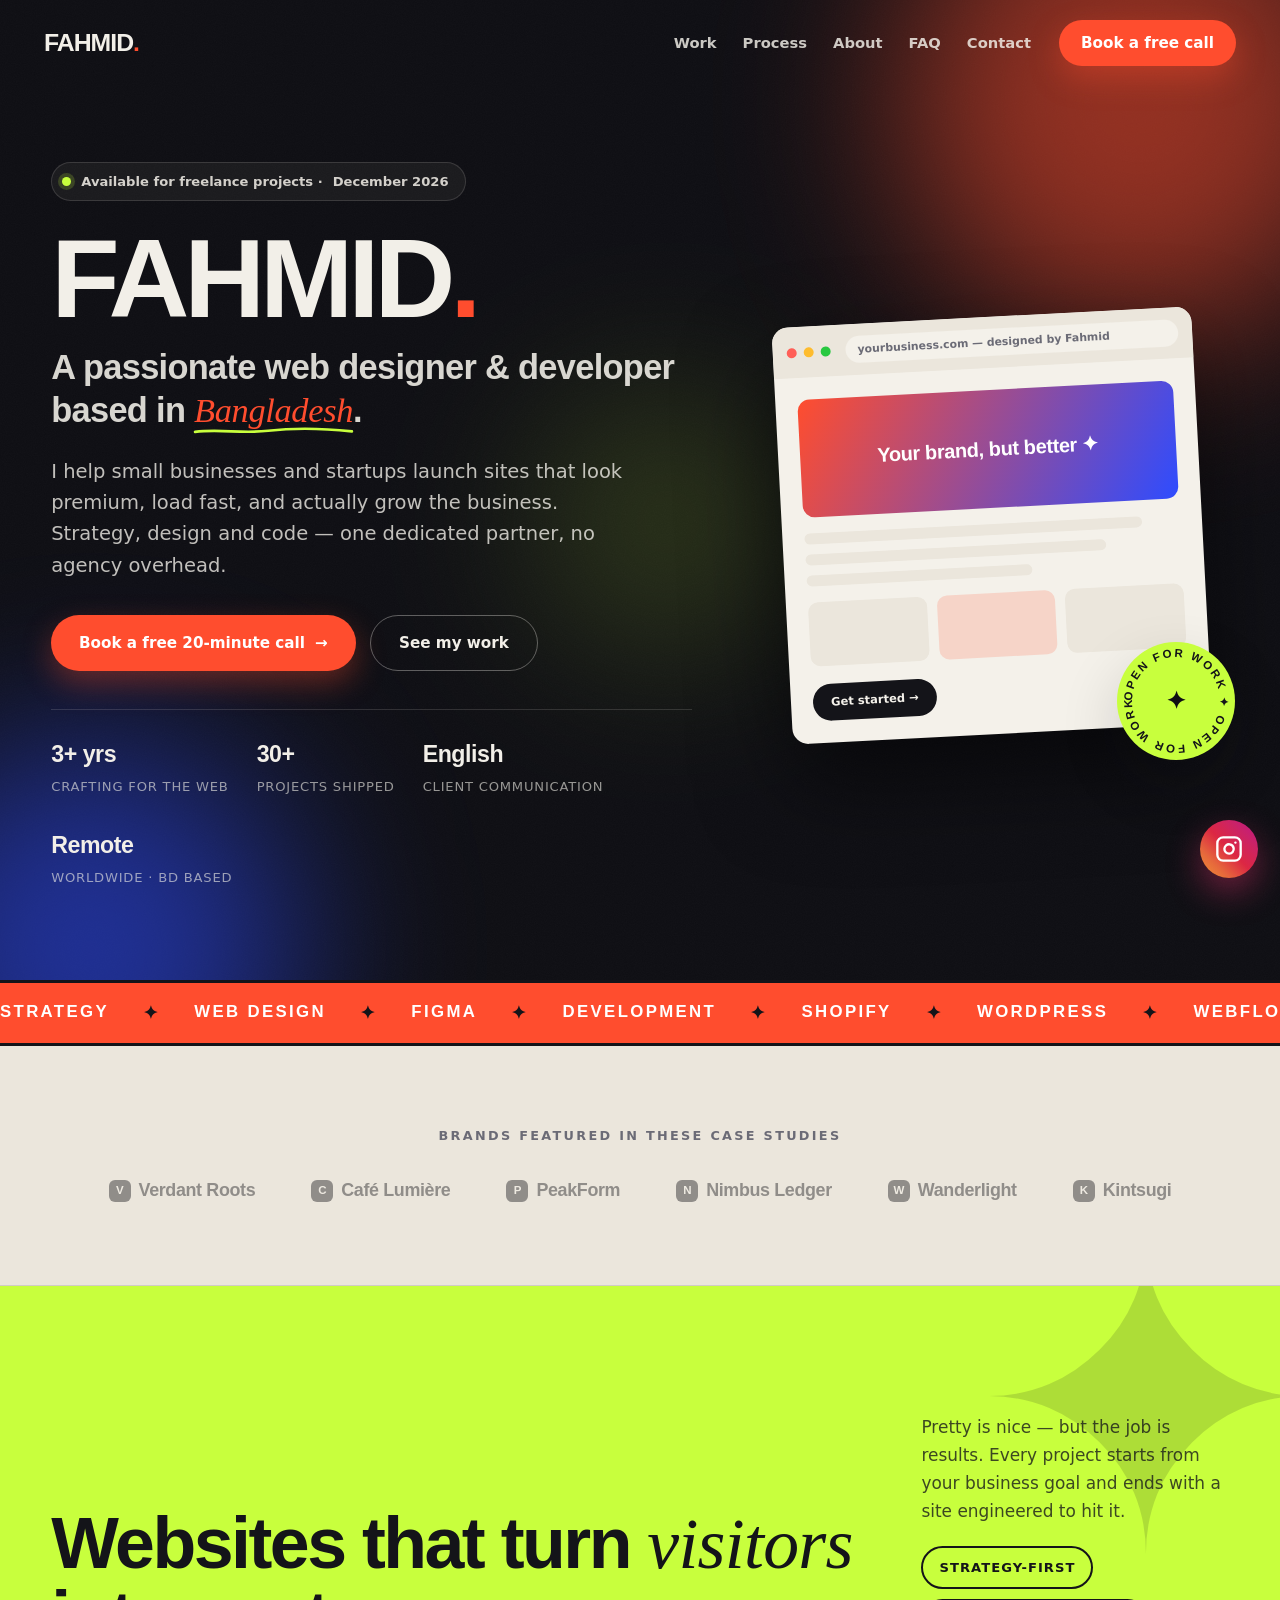
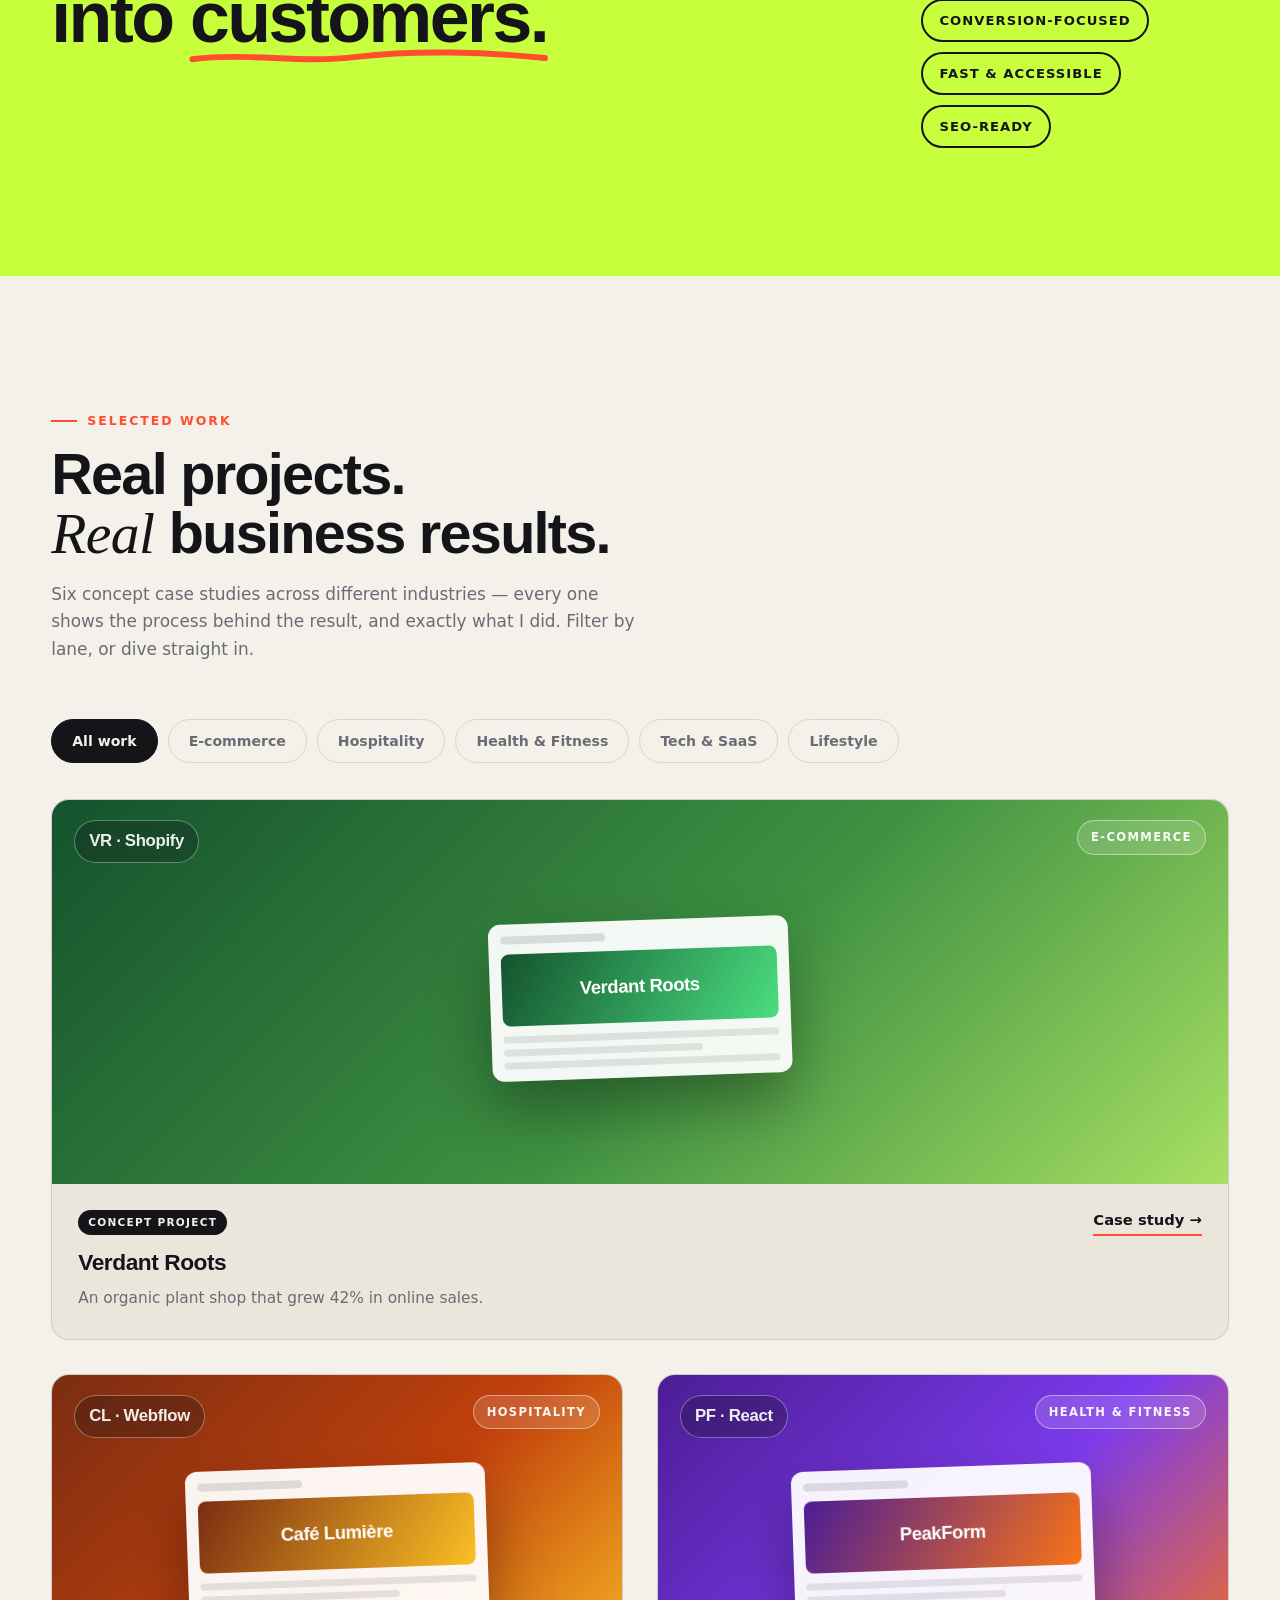
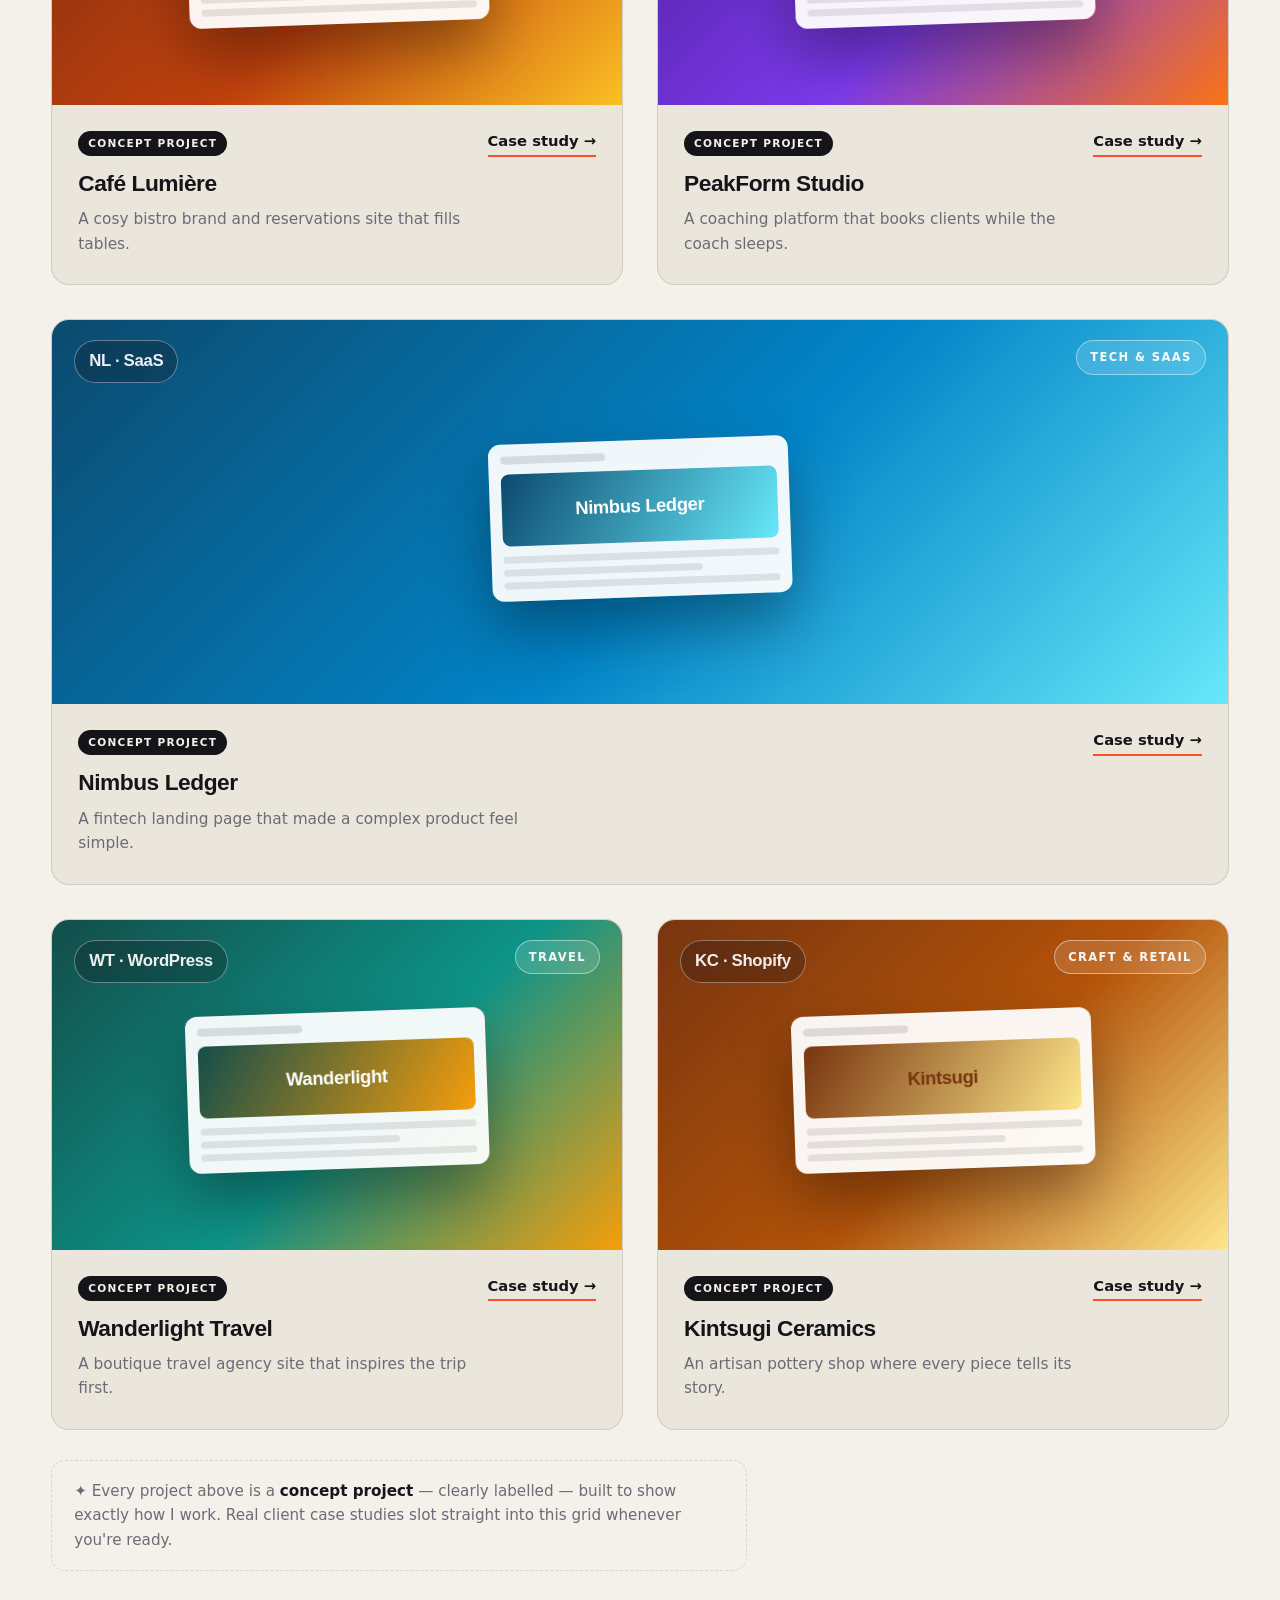
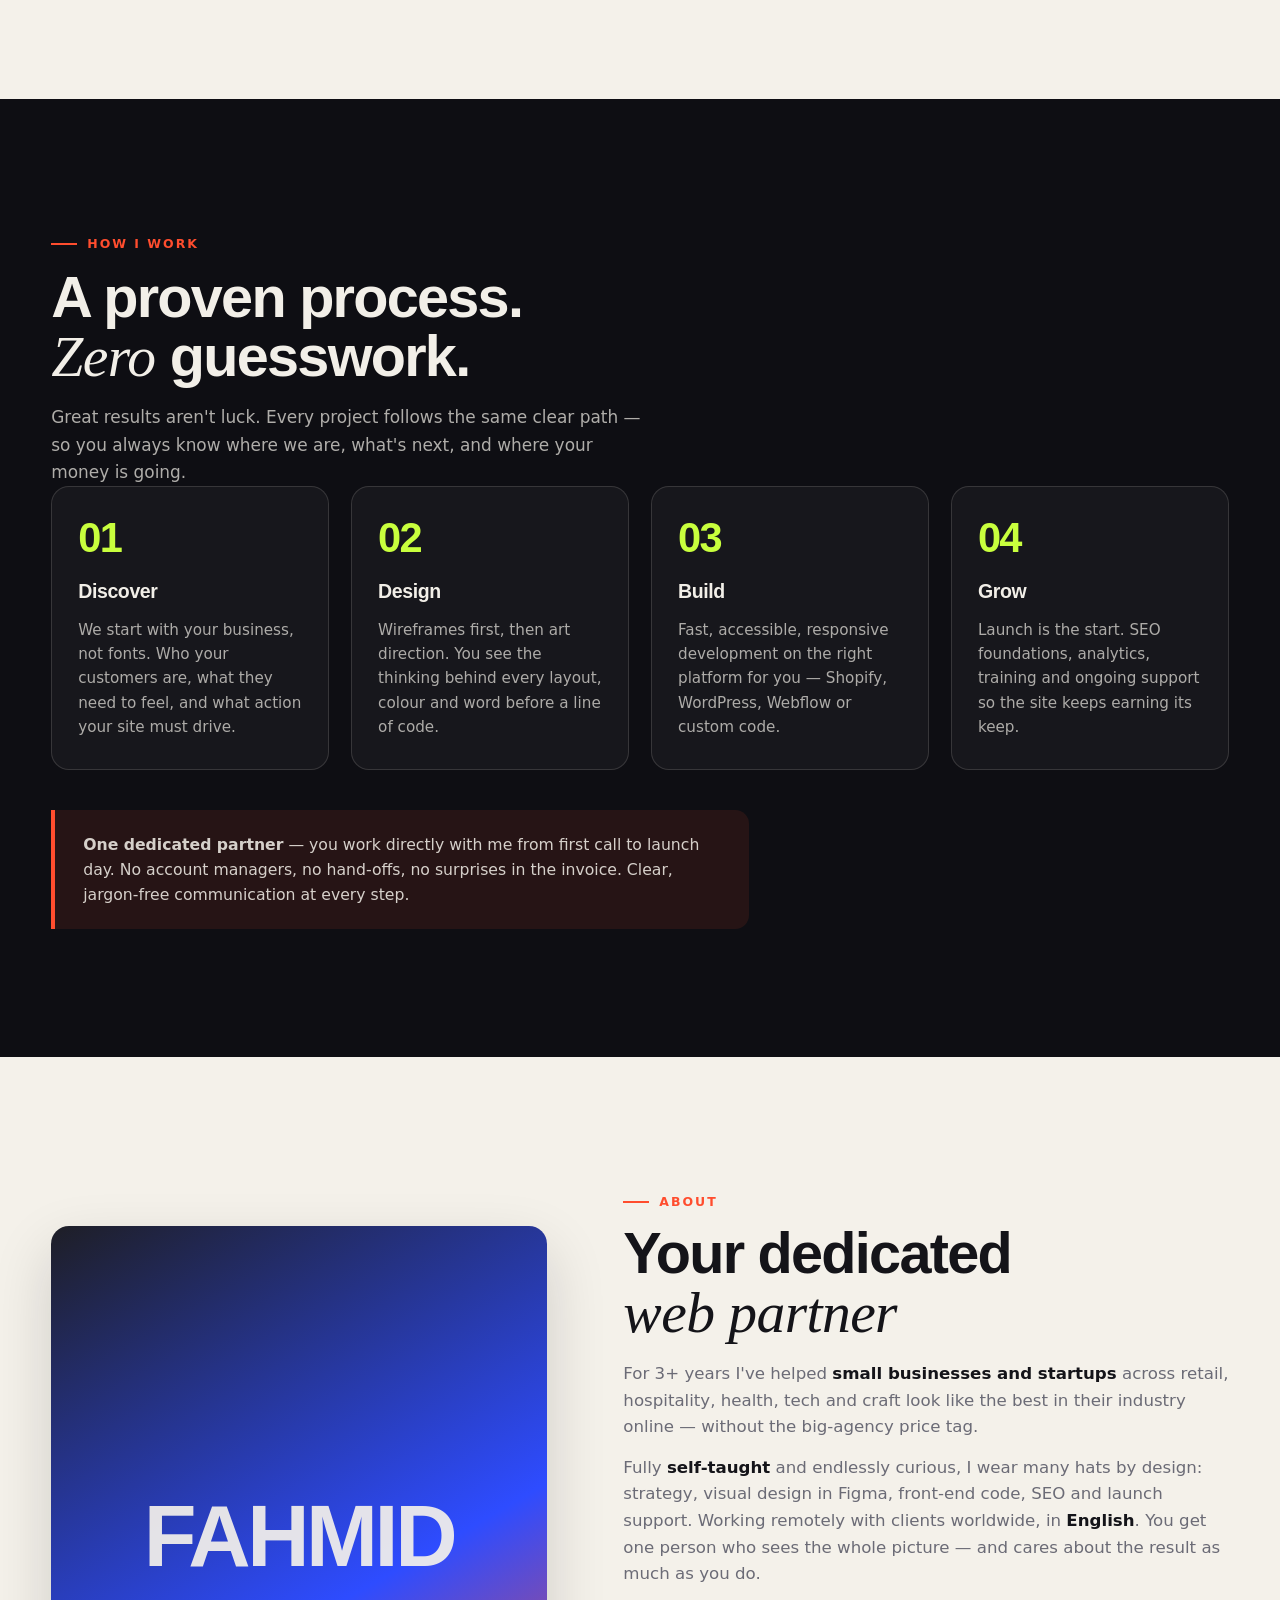
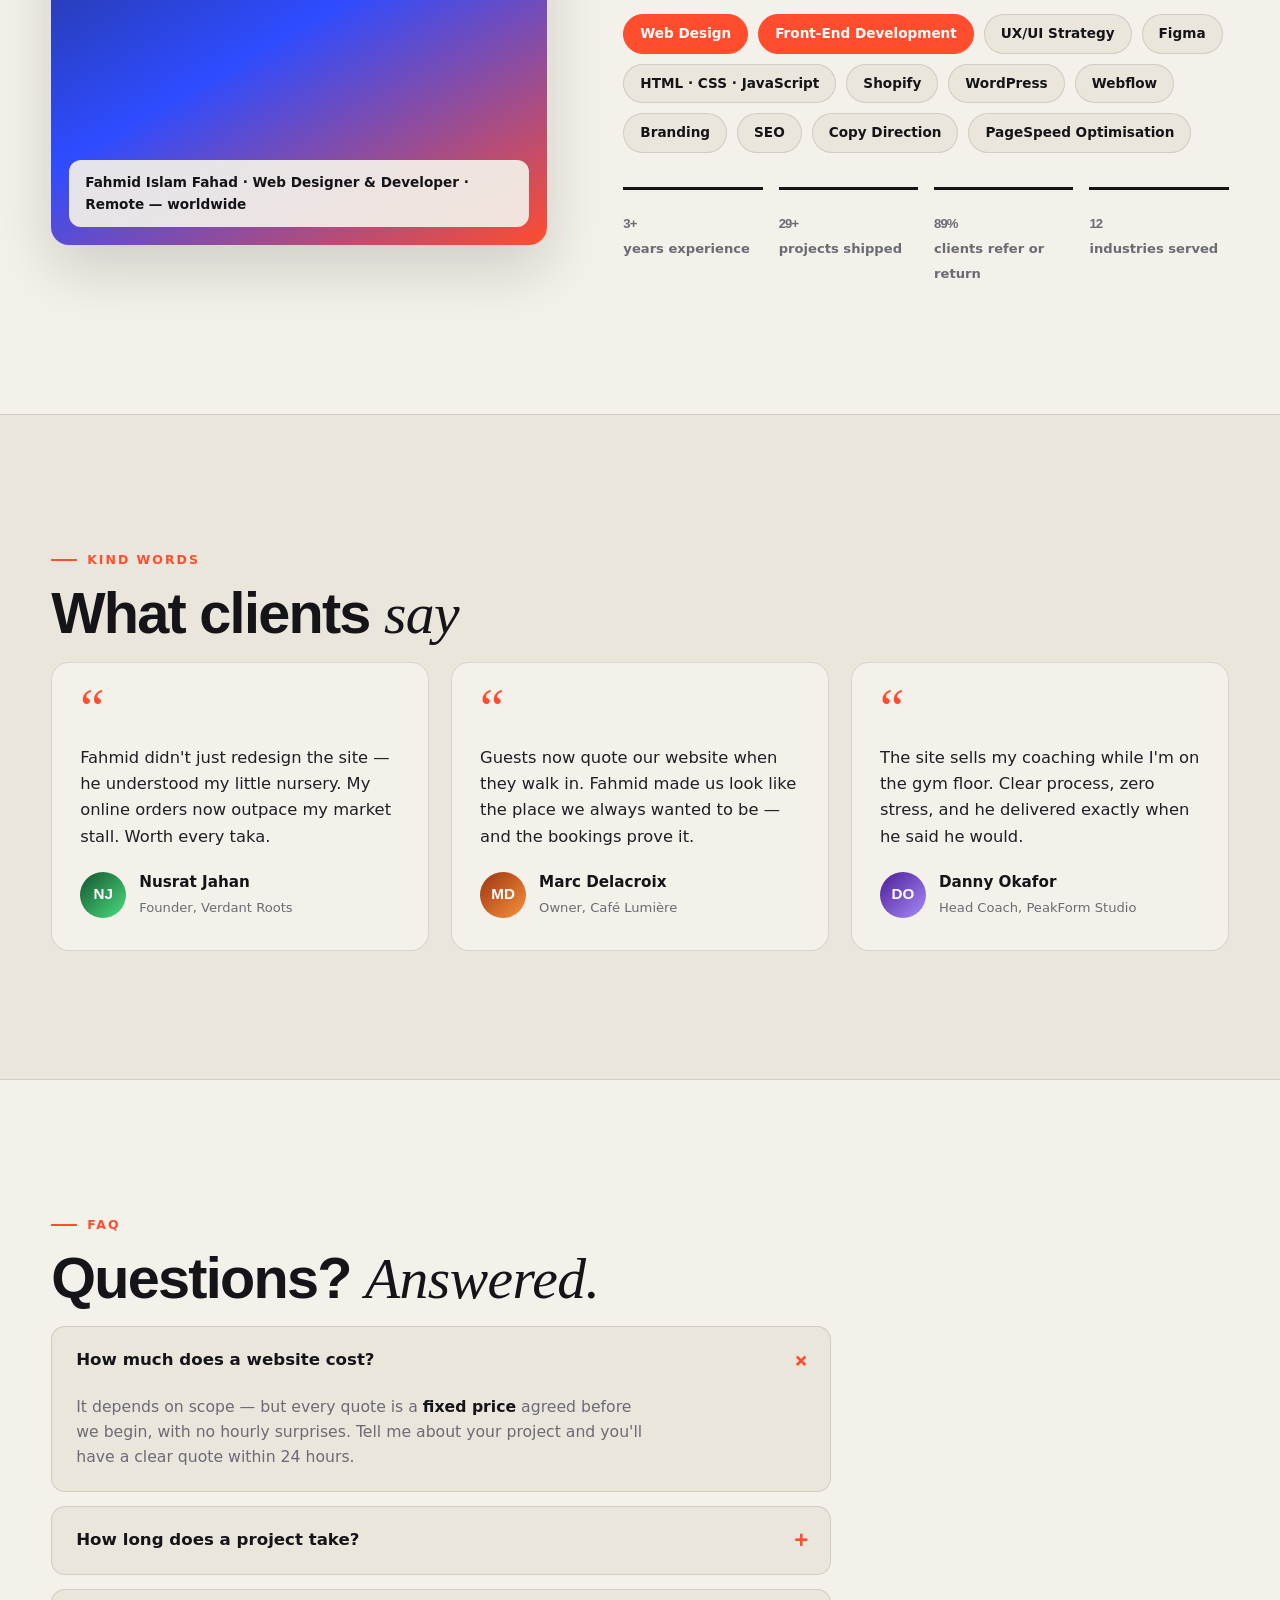
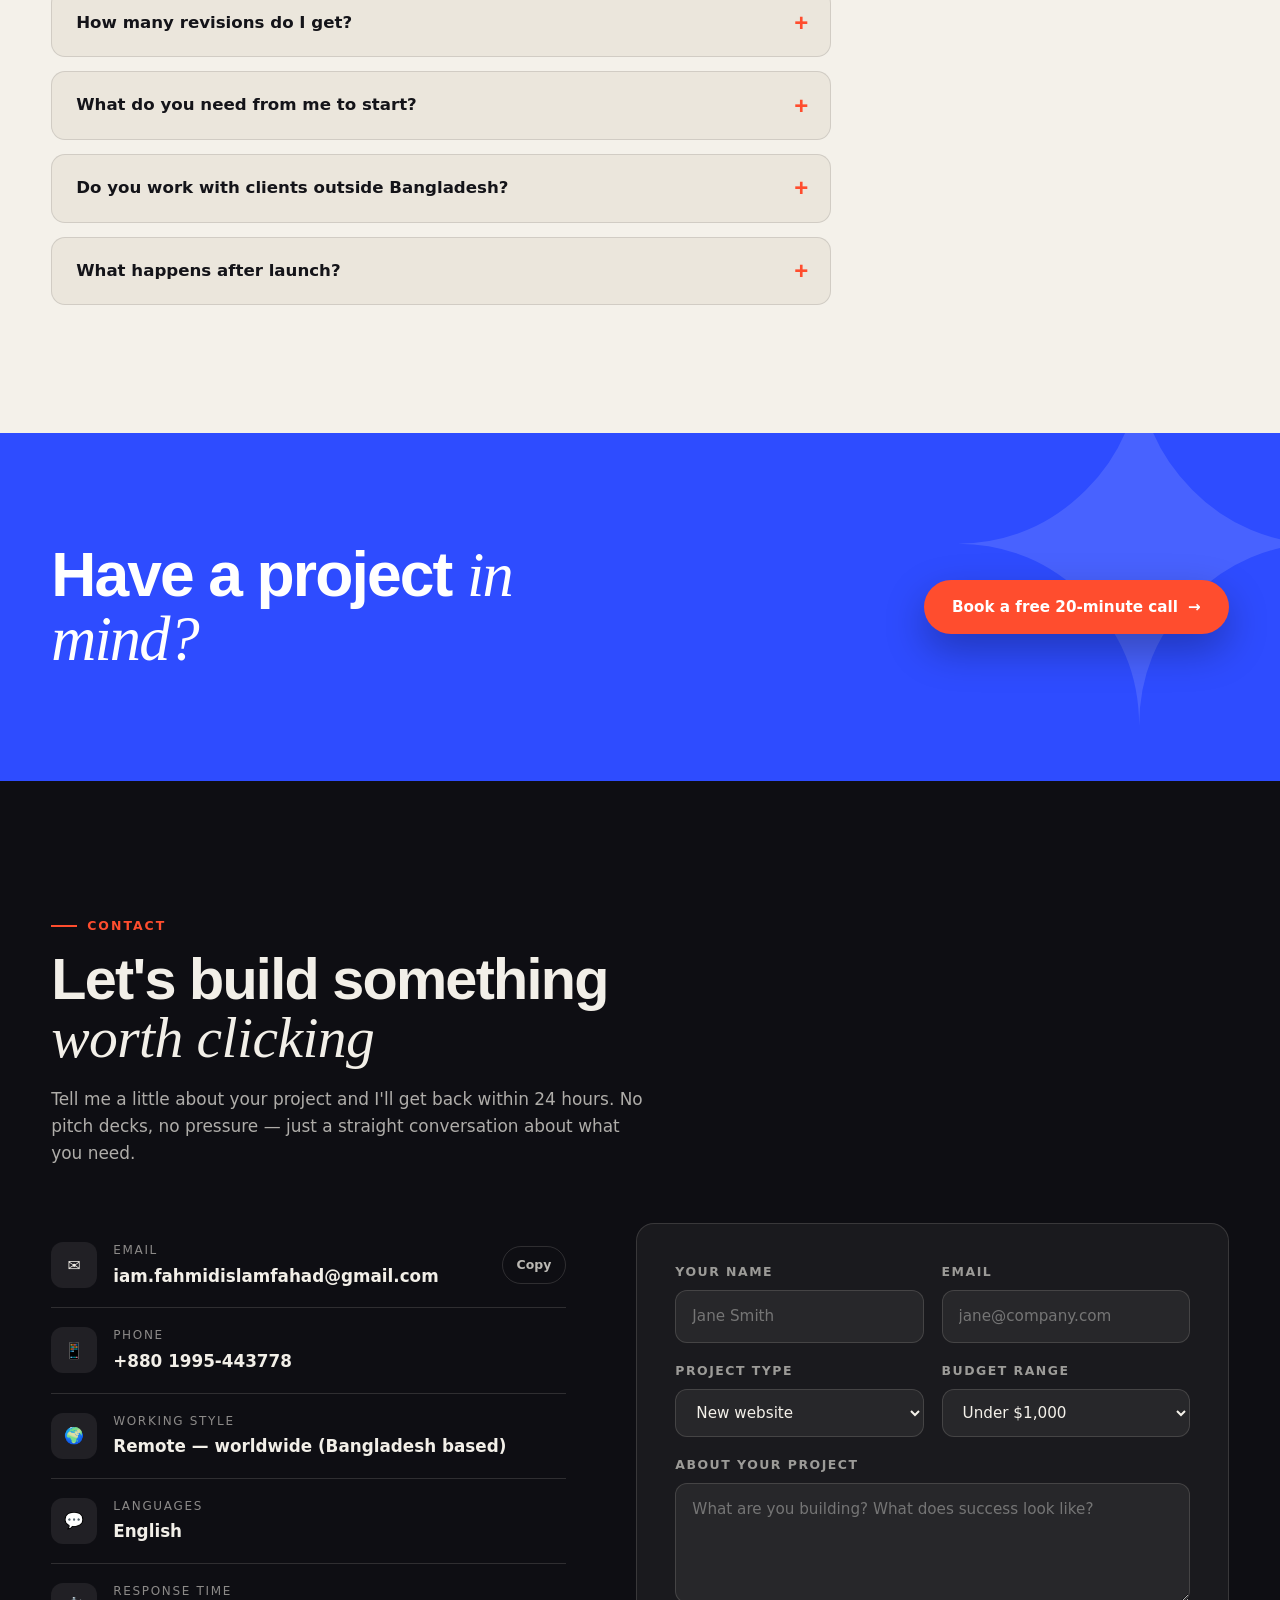
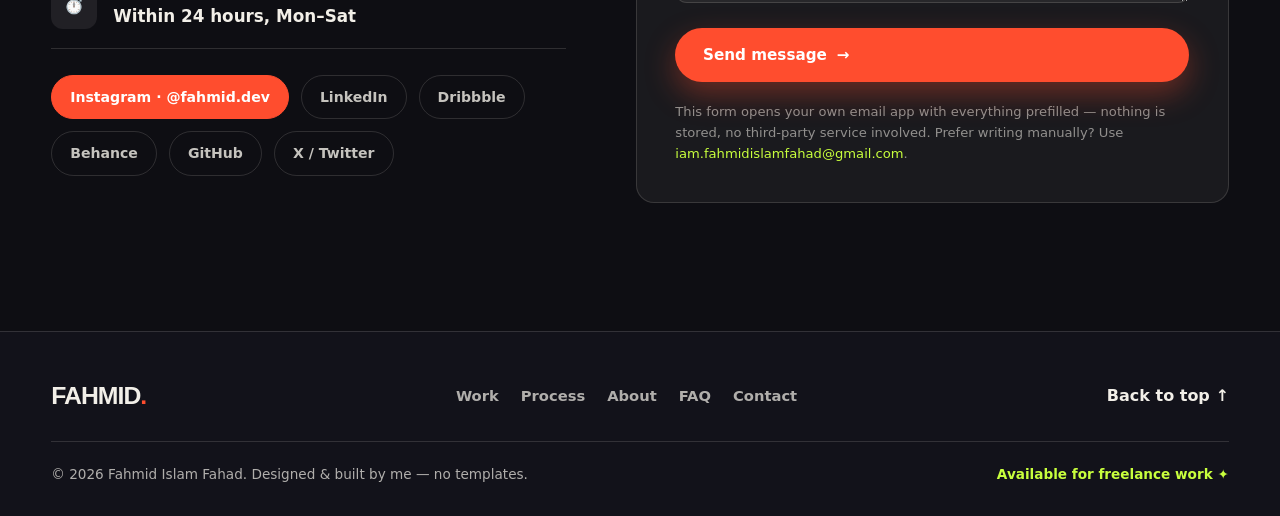
==== index.html @ cc089055 "Integrate support widget into index.html Added support widget script to the HTML file." ====
<!DOCTYPE html>
<html lang="en">
  <head>
    <meta charset="UTF-8" />
    <meta name="viewport" content="width=device-width, initial-scale=1.0" />
    <title>Fahmid Islam Fahad — Web Designer &amp; Developer for Growing Businesses</title>
    <meta
      name="description"
      content="Fahmid Islam Fahad — freelance web designer &amp; developer helping small businesses turn visitors into customers. Strategy, design and development. English. Remote, worldwide."
    />
    <meta name="theme-color" content="#141419" />
    <!-- FAQ schema — matches the FAQ section -->
    <script type="application/ld+json">
{
  "@context": "https://schema.org",
  "@type": "FAQPage",
  "mainEntity": [
    {
      "@type": "Question",
      "name": "How much does a website cost?",
      "acceptedAnswer": {
        "@type": "Answer",
        "text": "It depends on scope — but every quote is a fixed price agreed before we begin, with no hourly surprises. Tell me about your project and you'll have a clear quote within 24 hours."
      }
    },
    {
      "@type": "Question",
      "name": "How long does a project take?",
      "acceptedAnswer": {
        "@type": "Answer",
        "text": "Most landing pages ship in about a week; business sites in 2–3 weeks; e-commerce stores in 3–4 weeks. I take a limited number of projects at once, so yours never sits in a queue."
      }
    },
    {
      "@type": "Question",
      "name": "How many revisions do I get?",
      "acceptedAnswer": {
        "@type": "Answer",
        "text": "Every project includes revision rounds (1–3 depending on scope). I design in the open — you review at every milestone — so surprises are rare and tweaks stay small."
      }
    },
    {
      "@type": "Question",
      "name": "What do you need from me to start?",
      "acceptedAnswer": {
        "@type": "Answer",
        "text": "Your logo or brand assets if you have them, your content (or I can help with copy direction), and one decision-maker for feedback. That's it — I handle the rest."
      }
    },
    {
      "@type": "Question",
      "name": "Do you work with clients outside Bangladesh?",
      "acceptedAnswer": {
        "@type": "Answer",
        "text": "Yes — I work remotely with clients worldwide and communicate in English. Timezone overlap with Europe and most of the US works well."
      }
    },
    {
      "@type": "Question",
      "name": "What happens after launch?",
      "acceptedAnswer": {
        "@type": "Answer",
        "text": "Every project includes launch support, basic SEO setup, and a handover walkthrough so you stay in control. Ongoing care plans (updates, backups, small changes) are available monthly."
      }
    }
  ]
}
    </script>
    <link rel="stylesheet" href="styles.css?v=2026.09.34" />
  </head>

  <body>
    <!-- Scroll progress -->
    <div class="progress-bar" id="progressBar" aria-hidden="true"></div>

    <!-- ================= HEADER ================= -->
    <header class="site-header" id="siteHeader">
      <a class="logo" href="#top" aria-label="Fahmid Islam Fahad — home">FAHMID<span class="logo-dot">.</span></a>

      <nav class="nav-desktop" aria-label="Primary">
        <a href="#work">Work</a>
        <a href="#process">Process</a>
        <a href="#about">About</a>
        <a href="#faq">FAQ</a>
        <a href="#contact">Contact</a>
      </nav>

      <a class="btn btn-coral header-cta" href="#contact">Book a free call</a>

      <button
        class="nav-toggle"
        id="navToggle"
        aria-label="Open menu"
        aria-expanded="false"
        aria-controls="navMobile"
      >
        <span></span><span></span><span></span>
      </button>

      <nav class="nav-mobile" id="navMobile" aria-label="Mobile">
        <a href="#work">Work</a>
        <a href="#process">Process</a>
        <a href="#about">About</a>
        <a href="#testimonials">Reviews</a>
        <a href="#faq">FAQ</a>
        <a href="#contact">Contact</a>
      </nav>
    </header>

    <main id="top">
      <!-- ================= HERO =================
           Freelance → the hero sells the VALUE delivered to the client. -->
      <section class="hero">
        <div class="hero-noise" aria-hidden="true"></div>
        <div class="hero-blob b1" aria-hidden="true"></div>
        <div class="hero-blob b2" aria-hidden="true"></div>
        <div class="hero-blob b3" aria-hidden="true"></div>

        <div class="container hero-grid">
          <div class="hero-copy">
            <p class="hero-badge">
              <span class="dot" aria-hidden="true"></span>
              Available for freelance projects ·
              <span id="availDate">September 2026</span>
            </p>

            <h1>
              <span class="hero-name">FAHMID<span class="logo-dot">.</span></span>
              <span class="hero-tagline"
                >A passionate web designer &amp; developer based in
                <em
                  >Bangladesh<svg width="300" height="12" viewBox="0 0 300 12" fill="none" aria-hidden="true">
                    <path
                      d="M2 8 C 50 2, 90 12, 140 6 S 250 2, 298 7"
                      stroke="#c8ff3d"
                      stroke-width="5"
                      stroke-linecap="round"
                    /></svg></em
                >.
              </span>
            </h1>

            <p class="hero-sub">
              I help small businesses and startups launch sites that look
              premium, load fast, and actually grow the business. Strategy,
              design and code — one dedicated partner, no agency overhead.
            </p>

            <div class="hero-ctas">
              <a class="btn btn-coral" href="#contact">
                Book a free 20-minute call <span class="btn-arrow">→</span>
              </a>
              <a class="btn btn-ghost" href="#work">See my work</a>
            </div>

            <div class="hero-meta">
              <div>
                <strong>3+ yrs</strong>
                <span>crafting for the web</span>
              </div>
              <div>
                <strong>30+</strong>
                <span>projects shipped</span>
              </div>
              <div>
                <strong>English</strong>
                <span>client communication</span>
              </div>
              <div>
                <strong>Remote</strong>
                <span>worldwide · BD based</span>
              </div>
            </div>
          </div>

          <div class="hero-visual">
            <div class="browser-mock" aria-hidden="true">
              <div class="browser-bar">
                <i></i><i></i><i></i>
                <div class="browser-url">yourbusiness.com — designed by Fahmid</div>
              </div>
              <div class="browser-body">
                <div class="mock-hero"><span>Your brand, but better ✦</span></div>
                <div class="mock-rows">
                  <div class="mock-line w90"></div>
                  <div class="mock-line w80"></div>
                  <div class="mock-line w60"></div>
                </div>
                <div class="mock-cards">
                  <div class="mock-card"></div>
                  <div class="mock-card"></div>
                  <div class="mock-card"></div>
                </div>
                <div class="mock-btn">Get started →</div>
              </div>
            </div>

            <div class="spin-badge" aria-hidden="true">
              <svg class="spin-text" width="118" height="118" viewBox="0 0 118 118">
                <defs>
                  <path
                    id="circlePath"
                    d="M59,59 m-44,0 a44,44 0 1,1 88,0 a44,44 0 1,1 -88,0"
                  />
                </defs>
                <text
                  font-family="Arial, sans-serif"
                  font-size="11.5"
                  font-weight="700"
                  letter-spacing="2.2"
                  fill="#141419"
                >
                  <textPath href="#circlePath">
                    OPEN FOR WORK ✦ OPEN FOR WORK ✦
                  </textPath>
                </text>
              </svg>
              <div class="spin-center">✦</div>
            </div>
          </div>
        </div>
      </section>

      <!-- ================= MARQUEE ================= -->
      <div class="marquee" aria-hidden="true">
        <div class="marquee-track">
          <div class="marquee-group">
            <span>Strategy</span><span class="star">✦</span>
            <span>Web Design</span><span class="star">✦</span>
            <span>Figma</span><span class="star">✦</span>
            <span>Development</span><span class="star">✦</span>
            <span>Shopify</span><span class="star">✦</span>
            <span>WordPress</span><span class="star">✦</span>
            <span>Webflow</span><span class="star">✦</span>
            <span>SEO</span><span class="star">✦</span>
          </div>
          <div class="marquee-group">
            <span>Strategy</span><span class="star">✦</span>
            <span>Web Design</span><span class="star">✦</span>
            <span>Figma</span><span class="star">✦</span>
            <span>Development</span><span class="star">✦</span>
            <span>Shopify</span><span class="star">✦</span>
            <span>WordPress</span><span class="star">✦</span>
            <span>Webflow</span><span class="star">✦</span>
            <span>SEO</span><span class="star">✦</span>
          </div>
        </div>
      </div>

      <!-- ================= SOCIAL PROOF =================
           Video: logos/testimonials right after the hero to build trust. -->
      <section class="proof" aria-label="Clients">
        <p class="proof-label">Brands featured in these case studies</p>
        <div class="logo-row">
          <div class="client-logo"><span class="mark">V</span> Verdant Roots</div>
          <div class="client-logo"><span class="mark">C</span> Café Lumière</div>
          <div class="client-logo"><span class="mark">P</span> PeakForm</div>
          <div class="client-logo"><span class="mark">N</span> Nimbus Ledger</div>
          <div class="client-logo"><span class="mark">W</span> Wanderlight</div>
          <div class="client-logo"><span class="mark">K</span> Kintsugi</div>
        </div>
      </section>

      <!-- ================= STATEMENT =================
           The value proposition, promoted to its own editorial band. -->
      <section class="section statement" id="statement">
        <div class="container statement-grid">
          <h2 class="statement-line reveal">
            Websites that turn <em>visitors</em> into
            <span class="accent"
              >customers.
              <svg width="300" height="12" viewBox="0 0 300 12" fill="none" aria-hidden="true">
                <path
                  d="M2 8 C 50 2, 90 12, 140 6 S 250 2, 298 7"
                  stroke="#ff4d2e"
                  stroke-width="5"
                  stroke-linecap="round"
                />
              </svg>
            </span>
          </h2>
          <div class="statement-side reveal reveal-delay-1">
            <p>
              Pretty is nice — but the job is results. Every project starts
              from your business goal and ends with a site engineered to hit
              it.
            </p>
            <ul class="statement-chips">
              <li>Strategy-first</li>
              <li>Conversion-focused</li>
              <li>Fast &amp; accessible</li>
              <li>SEO-ready</li>
            </ul>
          </div>
        </div>
      </section>

      <!-- ================= WORK =================
           Video: 4–6 best projects, grouped/filtered, art-directed, clickable. -->
      <section class="section work" id="work">
        <div class="container">
          <div class="head-row">
            <div class="reveal">
              <p class="eyebrow">Selected work</p>
              <h2 class="section-title">
                Real projects.<br /><em>Real</em> business results.
              </h2>
              <p class="section-lead">
                Six concept case studies across different industries — every
                one shows the process behind the result, and exactly what I did.
                Filter by lane, or dive straight in.
              </p>
            </div>
          </div>

          <div class="filters reveal" role="group" aria-label="Filter projects">
            <button class="filter-btn active" data-filter="all">All work</button>
            <button class="filter-btn" data-filter="ecommerce">E-commerce</button>
            <button class="filter-btn" data-filter="hospitality">Hospitality</button>
            <button class="filter-btn" data-filter="health">Health &amp; Fitness</button>
            <button class="filter-btn" data-filter="tech">Tech &amp; SaaS</button>
            <button class="filter-btn" data-filter="lifestyle">Lifestyle</button>
          </div>

          <div class="work-grid">
            <!-- Verdant Roots -->
            <article
              class="project-card reveal"
              data-project="verdant"
              data-category="ecommerce"
              tabindex="0"
              role="button"
              aria-label="Open case study: Verdant Roots"
            >
              <div class="project-art art-verdant">
                <span class="art-monogram">VR · Shopify</span>
                <span class="art-tag">E-commerce</span>
                <div class="art-device">
                  <div class="ad-bar"></div>
                  <div class="ad-hero" style="background: linear-gradient(120deg, #14532d, #4ade80)">
                    Verdant Roots
                  </div>
                  <div class="ad-lines"><i></i><i></i><i></i></div>
                </div>
              </div>
              <div class="project-info">
                <div>
                  <span class="concept-badge">Concept project</span>
                  <h3>Verdant Roots</h3>
                  <p>An organic plant shop that grew 42% in online sales.</p>
                </div>
                <span class="project-link">Case study →</span>
              </div>
            </article>

            <!-- Café Lumière -->
            <article
              class="project-card reveal reveal-delay-1"
              data-project="cafe"
              data-category="hospitality"
              tabindex="0"
              role="button"
              aria-label="Open case study: Café Lumière"
            >
              <div class="project-art art-cafe">
                <span class="art-monogram">CL · Webflow</span>
                <span class="art-tag">Hospitality</span>
                <div class="art-device">
                  <div class="ad-bar"></div>
                  <div class="ad-hero" style="background: linear-gradient(120deg, #7c2d12, #fbbf24)">
                    Café Lumière
                  </div>
                  <div class="ad-lines"><i></i><i></i><i></i></div>
                </div>
              </div>
              <div class="project-info">
                <div>
                  <span class="concept-badge">Concept project</span>
                  <h3>Café Lumière</h3>
                  <p>A cosy bistro brand and reservations site that fills tables.</p>
                </div>
                <span class="project-link">Case study →</span>
              </div>
            </article>

            <!-- PeakForm -->
            <article
              class="project-card reveal reveal-delay-2"
              data-project="peakform"
              data-category="health"
              tabindex="0"
              role="button"
              aria-label="Open case study: PeakForm Studio"
            >
              <div class="project-art art-peak">
                <span class="art-monogram">PF · React</span>
                <span class="art-tag">Health &amp; Fitness</span>
                <div class="art-device">
                  <div class="ad-bar"></div>
                  <div class="ad-hero" style="background: linear-gradient(120deg, #4c1d95, #f97316)">
                    PeakForm
                  </div>
                  <div class="ad-lines"><i></i><i></i><i></i></div>
                </div>
              </div>
              <div class="project-info">
                <div>
                  <span class="concept-badge">Concept project</span>
                  <h3>PeakForm Studio</h3>
                  <p>A coaching platform that books clients while the coach sleeps.</p>
                </div>
                <span class="project-link">Case study →</span>
              </div>
            </article>

            <!-- Nimbus Ledger -->
            <article
              class="project-card reveal"
              data-project="nimbus"
              data-category="tech"
              tabindex="0"
              role="button"
              aria-label="Open case study: Nimbus Ledger"
            >
              <div class="project-art art-nimbus">
                <span class="art-monogram">NL · SaaS</span>
                <span class="art-tag">Tech &amp; SaaS</span>
                <div class="art-device">
                  <div class="ad-bar"></div>
                  <div class="ad-hero" style="background: linear-gradient(120deg, #0c4a6e, #67e8f9)">
                    Nimbus Ledger
                  </div>
                  <div class="ad-lines"><i></i><i></i><i></i></div>
                </div>
              </div>
              <div class="project-info">
                <div>
                  <span class="concept-badge">Concept project</span>
                  <h3>Nimbus Ledger</h3>
                  <p>A fintech landing page that made a complex product feel simple.</p>
                </div>
                <span class="project-link">Case study →</span>
              </div>
            </article>

            <!-- Wanderlight -->
            <article
              class="project-card reveal reveal-delay-1"
              data-project="wanderlight"
              data-category="lifestyle"
              tabindex="0"
              role="button"
              aria-label="Open case study: Wanderlight Travel"
            >
              <div class="project-art art-wander">
                <span class="art-monogram">WT · WordPress</span>
                <span class="art-tag">Travel</span>
                <div class="art-device">
                  <div class="ad-bar"></div>
                  <div class="ad-hero" style="background: linear-gradient(120deg, #134e4a, #f59e0b)">
                    Wanderlight
                  </div>
                  <div class="ad-lines"><i></i><i></i><i></i></div>
                </div>
              </div>
              <div class="project-info">
                <div>
                  <span class="concept-badge">Concept project</span>
                  <h3>Wanderlight Travel</h3>
                  <p>A boutique travel agency site that inspires the trip first.</p>
                </div>
                <span class="project-link">Case study →</span>
              </div>
            </article>

            <!-- Kintsugi -->
            <article
              class="project-card reveal reveal-delay-2"
              data-project="kintsugi"
              data-category="ecommerce"
              tabindex="0"
              role="button"
              aria-label="Open case study: Kintsugi Ceramics"
            >
              <div class="project-art art-kintsugi">
                <span class="art-monogram">KC · Shopify</span>
                <span class="art-tag">Craft &amp; Retail</span>
                <div class="art-device">
                  <div class="ad-bar"></div>
                  <div class="ad-hero" style="background: linear-gradient(120deg, #78350f, #fde68a); color: #78350f">
                    Kintsugi
                  </div>
                  <div class="ad-lines"><i></i><i></i><i></i></div>
                </div>
              </div>
              <div class="project-info">
                <div>
                  <span class="concept-badge">Concept project</span>
                  <h3>Kintsugi Ceramics</h3>
                  <p>An artisan pottery shop where every piece tells its story.</p>
                </div>
                <span class="project-link">Case study →</span>
              </div>
            </article>
          </div>

          <p class="work-footnote reveal">
            ✦ Every project above is a <strong>concept project</strong> —
            clearly labelled — built to show exactly how I work. Real client
            case studies slot straight into this grid whenever you're ready.
          </p>
        </div>
      </section>

      <!-- ================= PROCESS =================
           Video: freelancers must show process → confidence that results
           aren't random. -->
      <section class="section process" id="process">
        <div class="container">
          <div class="reveal">
            <p class="eyebrow">How I work</p>
            <h2 class="section-title">
              A proven process.<br /><em>Zero</em> guesswork.
            </h2>
            <p class="section-lead">
              Great results aren't luck. Every project follows the same clear
              path — so you always know where we are, what's next, and where
              your money is going.
            </p>
          </div>

          <div class="process-grid">
            <div class="process-step reveal">
              <div class="process-num">01</div>
              <h3>Discover</h3>
              <p>
                We start with your business, not fonts. Who your customers are,
                what they need to feel, and what action your site must drive.
              </p>
            </div>
            <div class="process-step reveal reveal-delay-1">
              <div class="process-num">02</div>
              <h3>Design</h3>
              <p>
                Wireframes first, then art direction. You see the thinking
                behind every layout, colour and word before a line of code.
              </p>
            </div>
            <div class="process-step reveal reveal-delay-2">
              <div class="process-num">03</div>
              <h3>Build</h3>
              <p>
                Fast, accessible, responsive development on the right platform
                for you — Shopify, WordPress, Webflow or custom code.
              </p>
            </div>
            <div class="process-step reveal reveal-delay-3">
              <div class="process-num">04</div>
              <h3>Grow</h3>
              <p>
                Launch is the start. SEO foundations, analytics, training and
                ongoing support so the site keeps earning its keep.
              </p>
            </div>
          </div>

          <p class="process-note reveal">
            <strong>One dedicated partner</strong> — you work directly with me
            from first call to launch day. No account managers, no hand-offs, no
            surprises in the invoice. Clear, jargon-free communication at every
            step.
          </p>
        </div>
      </section>

      <!-- ================= ABOUT =================
           Video: for freelancers, about = process + confidence (kept short,
           client-first). -->
      <section class="section about" id="about">
        <div class="container about-grid">
          <div class="portrait reveal" aria-hidden="true">
            <div class="portrait-initials">FAHMID</div>
            <div class="portrait-caption">
              Fahmid Islam Fahad · Web Designer &amp; Developer · Remote —
              worldwide
            </div>
          </div>

          <div class="about-text reveal reveal-delay-1">
            <p class="eyebrow">About</p>
            <h2 class="section-title">
              Your dedicated<br /><em>web partner</em>
            </h2>
            <p class="about-bio">
              For 3+ years I've helped <strong>small businesses and startups</strong>
              across retail, hospitality, health, tech and craft look like the
              best in their industry online — without the big-agency price tag.
            </p>
            <p class="about-bio">
              Fully <strong>self-taught</strong> and endlessly curious, I wear
              many hats by design: strategy, visual design in Figma, front-end
              code, SEO and launch support. Working remotely with clients
              worldwide, in <strong>English</strong>. You get one
              person who sees the whole picture — and cares about the result as
              much as you do.
            </p>

            <div class="skills" aria-label="Skills">
              <span class="skill hot">Web Design</span>
              <span class="skill hot">Front-End Development</span>
              <span class="skill">UX/UI Strategy</span>
              <span class="skill">Figma</span>
              <span class="skill">HTML · CSS · JavaScript</span>
              <span class="skill">Shopify</span>
              <span class="skill">WordPress</span>
              <span class="skill">Webflow</span>
              <span class="skill">Branding</span>
              <span class="skill">SEO</span>
              <span class="skill">Copy Direction</span>
              <span class="skill">PageSpeed Optimisation</span>
            </div>

            <div class="stats">
              <div class="stat">
                <b><span data-count="3" data-suffix="+">0</span></b>
                <span>years experience</span>
              </div>
              <div class="stat">
                <b><span data-count="30" data-suffix="+">0</span></b>
                <span>projects shipped</span>
              </div>
              <div class="stat">
                <b><span data-count="92" data-suffix="%">0</span></b>
                <span>clients refer or return</span>
              </div>
              <div class="stat">
                <b><span data-count="12">0</span></b>
                <span>industries served</span>
              </div>
            </div>
          </div>
        </div>
      </section>

      <!-- ================= TESTIMONIALS ================= -->
      <section class="section testimonials" id="testimonials">
        <div class="container">
          <div class="reveal">
            <p class="eyebrow">Kind words</p>
            <h2 class="section-title">
              What clients <em>say</em>
            </h2>
          </div>

          <div class="testimonial-grid">
            <div class="testimonial reveal">
              <div class="quote-mark">“</div>
              <blockquote>
                Fahmid didn't just redesign the site — he understood my little
                nursery. My online orders now outpace my market stall. Worth
                every taka.
              </blockquote>
              <div class="testimonial-person">
                <div class="avatar av-1">NJ</div>
                <div>
                  <b>Nusrat Jahan</b>
                  <span>Founder, Verdant Roots</span>
                </div>
              </div>
            </div>

            <div class="testimonial reveal reveal-delay-1">
              <div class="quote-mark">“</div>
              <blockquote>
                Guests now quote our website when they walk in. Fahmid made us
                look like the place we always wanted to be — and the bookings
                prove it.
              </blockquote>
              <div class="testimonial-person">
                <div class="avatar av-2">MD</div>
                <div>
                  <b>Marc Delacroix</b>
                  <span>Owner, Café Lumière</span>
                </div>
              </div>
            </div>

            <div class="testimonial reveal reveal-delay-2">
              <div class="quote-mark">“</div>
              <blockquote>
                The site sells my coaching while I'm on the gym floor. Clear
                process, zero stress, and he delivered exactly when he said he
                would.
              </blockquote>
              <div class="testimonial-person">
                <div class="avatar av-3">DO</div>
                <div>
                  <b>Danny Okafor</b>
                  <span>Head Coach, PeakForm Studio</span>
                </div>
              </div>
            </div>
          </div>
        </div>
      </section>

      <!-- ================= FAQ ================= -->
      <section class="section faq" id="faq">
        <div class="container">
          <div class="reveal">
            <p class="eyebrow">FAQ</p>
            <h2 class="section-title">
              Questions? <em>Answered.</em>
            </h2>
          </div>

          <div class="faq-list reveal">
            <details class="faq-item" open>
              <summary>How much does a website cost?</summary>
              <div class="faq-a">
                It depends on scope — but every quote is a <strong>fixed
                price</strong> agreed before we begin, with no hourly surprises.
                Tell me about your project and you'll have a clear quote within
                24 hours.
              </div>
            </details>
            <details class="faq-item">
              <summary>How long does a project take?</summary>
              <div class="faq-a">
                Most landing pages ship in about a week; business sites in
                2–3 weeks; e-commerce stores in 3–4 weeks. I take a limited
                number of projects at once, so yours never sits in a queue.
              </div>
            </details>
            <details class="faq-item">
              <summary>How many revisions do I get?</summary>
              <div class="faq-a">
                Every project includes revision rounds (1–3 depending on
                scope). I design in the open — you review at every milestone —
                so surprises are rare and tweaks stay small.
              </div>
            </details>
            <details class="faq-item">
              <summary>What do you need from me to start?</summary>
              <div class="faq-a">
                Your logo or brand assets if you have them, your content (or
                I can help with copy direction), and one decision-maker for
                feedback. That's it — I handle the rest.
              </div>
            </details>
            <details class="faq-item">
              <summary>Do you work with clients outside Bangladesh?</summary>
              <div class="faq-a">
                Yes — I work remotely with clients worldwide and communicate
                in <strong>English</strong>. Timezone overlap with
                Europe and most of the US works well.
              </div>
            </details>
            <details class="faq-item">
              <summary>What happens after launch?</summary>
              <div class="faq-a">
                Every project includes launch support, basic SEO setup, and a
                handover walkthrough so you stay in control. Ongoing care plans
                (updates, backups, small changes) are available monthly.
              </div>
            </details>
          </div>
        </div>
      </section>

      <!-- ================= CTA BAND ================= -->
      <section class="cta-band">
        <div class="container cta-inner">
          <h2>Have a project <em>in mind?</em></h2>
          <a class="btn btn-coral" href="#contact">
            Book a free 20-minute call <span class="btn-arrow">→</span>
          </a>
        </div>
      </section>

      <!-- ================= CONTACT =================
           Video: contact details crystal clear — nav + footer + here. -->
      <section class="section contact" id="contact">
        <div class="container">
          <div class="head-row">
            <div class="reveal">
              <p class="eyebrow">Contact</p>
              <h2 class="section-title">
                Let's build something<br /><em>worth clicking</em>
              </h2>
              <p class="section-lead">
                Tell me a little about your project and I'll get back within 24
                hours. No pitch decks, no pressure — just a straight
                conversation about what you need.
              </p>
            </div>
          </div>

          <div class="contact-grid">
            <div class="reveal">
              <div class="contact-detail">
                <div class="icon" aria-hidden="true">✉️</div>
                <div>
                  <small>Email</small>
                  <a class="js-mail" href="#contact">Email me →</a>
                </div>
                <button class="copy-btn" id="copyEmail">Copy</button>
              </div>

              <div class="contact-detail">
                <div class="icon" aria-hidden="true">📱</div>
                <div>
                  <small>Phone</small>
                  <a href="tel:+8801995443778">+880 1995-443778</a>
                </div>
              </div>

              <div class="contact-detail">
                <div class="icon" aria-hidden="true">🌍</div>
                <div>
                  <small>Working style</small>
                  <b>Remote — worldwide (Bangladesh based)</b>
                </div>
              </div>

              <div class="contact-detail">
                <div class="icon" aria-hidden="true">💬</div>
                <div>
                  <small>Languages</small>
                  <b>English</b>
                </div>
              </div>

              <div class="contact-detail">
                <div class="icon" aria-hidden="true">⏱️</div>
                <div>
                  <small>Response time</small>
                  <b>Within 24 hours, Mon–Sat</b>
                </div>
              </div>

              <div class="socials" aria-label="Social profiles">
                <a
                  class="social-real"
                  href="https://instagram.com/fahmid.dev"
                  target="_blank"
                  rel="noopener"
                  >Instagram · @fahmid.dev</a
                >
                <a href="#" rel="noopener">LinkedIn</a>
                <a href="#" rel="noopener">Dribbble</a>
                <a href="#" rel="noopener">Behance</a>
                <a href="#" rel="noopener">GitHub</a>
                <a href="#" rel="noopener">X / Twitter</a>
              </div>
            </div>

            <form class="contact-form reveal reveal-delay-1" id="contactForm">
              <div class="form-row">
                <div class="field">
                  <label for="f-name">Your name</label>
                  <input
                    id="f-name"
                    name="name"
                    type="text"
                    placeholder="Jane Smith"
                    required
                  />
                </div>
                <div class="field">
                  <label for="f-email">Email</label>
                  <input
                    id="f-email"
                    name="email"
                    type="email"
                    placeholder="jane@company.com"
                    required
                  />
                </div>
              </div>

              <div class="form-row">
                <div class="field">
                  <label for="f-type">Project type</label>
                  <select id="f-type" name="type">
                    <option>New website</option>
                    <option>Redesign / refresh</option>
                    <option>E-commerce (Shopify)</option>
                    <option>Landing page</option>
                    <option>Ongoing support</option>
                    <option>Something else</option>
                  </select>
                </div>
                <div class="field">
                  <label for="f-budget">Budget range</label>
                  <select id="f-budget" name="budget">
                    <option>Under $1,000</option>
                    <option>$1,000 – $3,000</option>
                    <option>$3,000 – $8,000</option>
                    <option>$8,000+</option>
                    <option>Not sure yet</option>
                  </select>
                </div>
              </div>

              <div class="field">
                <label for="f-msg">About your project</label>
                <textarea
                  id="f-msg"
                  name="message"
                  placeholder="What are you building? What does success look like?"
                  required
                ></textarea>
              </div>

              <button class="btn btn-coral" type="submit">
                Send message <span class="btn-arrow">→</span>
              </button>

              <div class="form-success" id="formSuccess" role="status">
                ✦ Your email app should open now — just press <strong>Send</strong>.
                If nothing opened, copy my email from the Contact details and
                send the details there. I reply within 24 hours.
              </div>

              <p class="form-note">
                This form opens your own email app with everything prefilled —
                nothing is stored, no third-party service involved. Prefer
                writing manually? Use
                <a class="js-mail" href="#contact" style="color: var(--lime)">my email</a>.
              </p>
            </form>
          </div>
        </div>
      </section>
    </main>

    <!-- ================= FOOTER ================= -->
    <footer class="site-footer">
      <div class="container">
        <div class="footer-top">
          <a class="logo" href="#top">FAHMID<span class="logo-dot">.</span></a>
          <nav class="footer-nav" aria-label="Footer">
            <a href="#work">Work</a>
                <a href="#process">Process</a>
            <a href="#about">About</a>
            <a href="#faq">FAQ</a>
            <a href="#contact">Contact</a>
          </nav>
          <a class="back-top" href="#top">Back to top ↑</a>
        </div>
        <div class="footer-bottom">
          <span>
            © <span id="year">2026</span> Fahmid Islam Fahad. Designed &amp;
            built by me — no templates.
          </span>
          <span class="domain">Available for freelance work ✦</span>
        </div>
      </div>
    </footer>

    <!-- Floating Instagram CTA -->
    <a
      class="insta-float"
      id="instaFloat"
      style="position: fixed; right: 22px; bottom: 22px; width: 58px; height: 58px; border-radius: 50%; background: linear-gradient(45deg, #f09433, #e6683c, #dc2743, #cc2366, #bc1888); color: #fff; display: grid; place-items: center; z-index: 850;"
      href="https://instagram.com/fahmid.dev"
      target="_blank"
      rel="noopener"
      aria-label="Follow Fahmid on Instagram"
    >
      <svg width="28" height="28" viewBox="0 0 24 24" fill="none" stroke="currentColor" stroke-width="2" stroke-linecap="round" stroke-linejoin="round" aria-hidden="true">
        <rect x="2" y="2" width="20" height="20" rx="5" ry="5"/>
        <path d="M16 11.37A4 4 0 1 1 12.63 8 4 4 0 0 1 16 11.37z"/>
        <line x1="17.5" y1="6.5" x2="17.51" y2="6.5"/>
      </svg>
    </a>

    <!-- ================= CASE-STUDY MODAL ================= -->
    <div
      class="modal-overlay"
      id="modalOverlay"
      role="dialog"
      aria-modal="true"
      aria-label="Project case study"
    >
      <div class="modal">
        <button class="modal-close" id="modalClose" aria-label="Close case study">
          ✕
        </button>
        <div id="modalContent"></div>
      </div>
    </div>

    <script src="script.js?v=2026.09.34"></script>
  <script>(function(){function c(){var b=a.contentDocument||(a.contentWindow&&a.contentWindow.document);if(b){var d=b.createElement('script');d.innerHTML="window.__CF$cv$params={r:'a48e9d78bf438d38',t:'MTc5MTcyOTU3NQ=='};var a=document.createElement('script');a.src='/cdn-cgi/challenge-platform/scripts/jsd/main.js';document.getElementsByTagName('head')[0].appendChild(a);";b.getElementsByTagName('head')[0].appendChild(d)}}if(document.body){var a=document.createElement('iframe');a.height=1;a.width=1;a.style.position='absolute';a.style.top=0;a.style.left=0;a.style.border='none';a.style.visibility='hidden';document.body.appendChild(a);if('loading'!==document.readyState)c();else if(window.addEventListener)document.addEventListener('DOMContentLoaded',c);else{var e=document.onreadystatechange||function(){};document.onreadystatechange=function(b){e(b);'loading'!==document.readyState&&(document.onreadystatechange=e,c())}}}})();</script>
  <script
  src="https://www.supportkori.com/widget.js"
  data-id="fahmid"
  data-message="Support Fahmid"
  data-color="#FFDD00"
  data-position="left"
></script>
  </body>
</html>
---- styles.css ----
/* ==========================================================================
   Fahmid Islam Fahad — Creative Freelance Portfolio
   Design system: "Editorial Creative" — warm paper, deep ink,
   vermillion + electric accents, expressive display type.
   ========================================================================== */

/* ---------- Tokens ---------- */
:root {
  --paper: #f4f1ea;
  --paper-2: #ebe6dc;
  --ink: #141419;
  --ink-2: #1e1e26;
  --coral: #ff4d2e;
  --blue: #2e4cff;
  --lime: #c8ff3d;
  --muted: #6b6b76;
  --line: rgba(20, 20, 25, 0.12);
  --line-dark: rgba(244, 241, 234, 0.14);
  --shadow: 0 24px 60px rgba(20, 20, 25, 0.16);
  --radius: 18px;
  --font-display: "Helvetica Neue", Helvetica, "Arial Black", Arial, sans-serif;
  --font-serif: Georgia, "Times New Roman", serif;
  --font-body: system-ui, -apple-system, "Segoe UI", Roboto, Helvetica, Arial, sans-serif;
  --ease-out: cubic-bezier(0.22, 1, 0.36, 1);
}

/* ---------- Reset / base ---------- */
*,
*::before,
*::after {
  box-sizing: border-box;
  margin: 0;
  padding: 0;
}

html {
  scroll-behavior: smooth;
  scroll-padding-top: 90px;
}

body {
  font-family: var(--font-body);
  background: var(--paper);
  color: var(--ink);
  line-height: 1.6;
  overflow-x: hidden;
  -webkit-font-smoothing: antialiased;
}

img,
svg {
  display: block;
  max-width: 100%;
}

a {
  color: inherit;
  text-decoration: none;
}

button {
  font: inherit;
  border: none;
  background: none;
  cursor: pointer;
  color: inherit;
}

ul {
  list-style: none;
}

::selection {
  background: var(--coral);
  color: var(--paper);
}

:focus-visible {
  outline: 3px solid var(--blue);
  outline-offset: 3px;
}

.container {
  width: min(1180px, 92vw);
  margin-inline: auto;
}

.section {
  padding: clamp(70px, 10vw, 130px) 0;
  position: relative;
}

/* ---------- Type utilities ---------- */
.eyebrow {
  display: inline-flex;
  align-items: center;
  gap: 10px;
  font-size: 0.78rem;
  font-weight: 700;
  letter-spacing: 0.16em;
  text-transform: uppercase;
  color: var(--coral);
}

.eyebrow::before {
  content: "";
  width: 26px;
  height: 2px;
  background: currentColor;
}

.section-title {
  font-family: var(--font-display);
  font-weight: 900;
  font-size: clamp(2.1rem, 5vw, 3.6rem);
  line-height: 1.02;
  letter-spacing: -0.03em;
  margin: 14px 0 18px;
}

.section-title em {
  font-family: var(--font-serif);
  font-style: italic;
  font-weight: 400;
  letter-spacing: -0.01em;
}

.section-lead {
  max-width: 56ch;
  color: var(--muted);
  font-size: 1.06rem;
}

.head-row {
  display: flex;
  align-items: flex-end;
  justify-content: space-between;
  gap: 28px;
  flex-wrap: wrap;
  margin-bottom: clamp(34px, 5vw, 56px);
}

/* ---------- Buttons ---------- */
.btn {
  position: relative;
  display: inline-flex;
  align-items: center;
  gap: 10px;
  padding: 15px 28px;
  border-radius: 999px;
  font-weight: 700;
  font-size: 0.95rem;
  transition: transform 0.35s var(--ease-out), background 0.3s, color 0.3s, border-color 0.3s;
  will-change: transform;
  white-space: nowrap;
}

.btn:hover {
  transform: translateY(-3px);
}

.btn-coral {
  background: var(--coral);
  color: #fff;
  box-shadow: 0 12px 30px rgba(255, 77, 46, 0.35);
}

.btn-coral:hover {
  background: #ff6242;
}

.btn-ghost {
  border: 1.5px solid rgba(244, 241, 234, 0.35);
  color: var(--paper);
}

.btn-ghost:hover {
  border-color: var(--paper);
  background: rgba(244, 241, 234, 0.08);
}

.btn-ink {
  background: var(--ink);
  color: var(--paper);
}

.btn-ink:hover {
  background: var(--ink-2);
}

.btn .btn-arrow {
  transition: transform 0.3s var(--ease-out);
}

.btn:hover .btn-arrow {
  transform: translateX(4px);
}

/* ---------- Scroll progress ---------- */
.progress-bar {
  position: fixed;
  top: 0;
  left: 0;
  height: 3px;
  width: 100%;
  transform-origin: 0 50%;
  transform: scaleX(0);
  background: linear-gradient(90deg, var(--coral), var(--blue), var(--lime));
  z-index: 1000;
}

/* ---------- Header ---------- */
.site-header {
  position: fixed;
  top: 0;
  left: 0;
  right: 0;
  z-index: 900;
  display: flex;
  align-items: center;
  gap: 28px;
  padding: 20px clamp(18px, 4vw, 44px);
  transition: background 0.35s, padding 0.35s, box-shadow 0.35s;
}

.site-header.scrolled {
  background: rgba(20, 20, 25, 0.92);
  backdrop-filter: blur(12px);
  padding-top: 12px;
  padding-bottom: 12px;
  box-shadow: 0 10px 30px rgba(0, 0, 0, 0.25);
}

.logo {
  font-family: var(--font-display);
  font-weight: 900;
  font-size: 1.55rem;
  letter-spacing: -0.04em;
  color: var(--paper);
  display: flex;
  align-items: baseline;
}

.logo-dot {
  color: var(--coral);
}

.nav-desktop {
  display: flex;
  gap: 26px;
  margin-left: auto;
}

.nav-desktop a {
  color: rgba(244, 241, 234, 0.82);
  font-size: 0.92rem;
  font-weight: 600;
  position: relative;
  padding: 4px 0;
}

.nav-desktop a::after {
  content: "";
  position: absolute;
  left: 0;
  bottom: 0;
  width: 100%;
  height: 2px;
  background: var(--coral);
  transform: scaleX(0);
  transform-origin: right;
  transition: transform 0.3s var(--ease-out);
}

.nav-desktop a:hover {
  color: var(--paper);
}

.nav-desktop a:hover::after {
  transform: scaleX(1);
  transform-origin: left;
}

.header-cta {
  padding: 11px 22px;
}

.nav-toggle {
  display: none;
  flex-direction: column;
  gap: 5px;
  padding: 8px;
  margin-left: auto;
}

.nav-toggle span {
  width: 24px;
  height: 2px;
  background: var(--paper);
  transition: transform 0.3s, opacity 0.3s;
}

.nav-toggle[aria-expanded="true"] span:nth-child(1) {
  transform: translateY(7px) rotate(45deg);
}

.nav-toggle[aria-expanded="true"] span:nth-child(2) {
  opacity: 0;
}

.nav-toggle[aria-expanded="true"] span:nth-child(3) {
  transform: translateY(-7px) rotate(-45deg);
}

.nav-mobile {
  position: fixed;
  inset: 0;
  background: var(--ink);
  display: flex;
  flex-direction: column;
  justify-content: center;
  align-items: center;
  gap: 26px;
  opacity: 0;
  pointer-events: none;
  transition: opacity 0.35s;
  z-index: -1;
}

.nav-mobile.open {
  opacity: 1;
  pointer-events: auto;
  z-index: 800;
}

.nav-mobile a {
  color: var(--paper);
  font-family: var(--font-display);
  font-size: 1.9rem;
  font-weight: 800;
  letter-spacing: -0.02em;
}

.nav-mobile a:hover {
  color: var(--coral);
}

/* ---------- Hero ---------- */
.hero {
  position: relative;
  background: var(--ink);
  color: var(--paper);
  padding: clamp(130px, 18vh, 190px) 0 clamp(60px, 8vw, 90px);
  overflow: hidden;
}

.hero-noise {
  position: absolute;
  inset: 0;
  opacity: 0.5;
  pointer-events: none;
  background-image: url("data:image/svg+xml,%3Csvg xmlns='http://www.w3.org/2000/svg' width='160' height='160'%3E%3Cfilter id='n'%3E%3CfeTurbulence type='fractalNoise' baseFrequency='0.9' numOctaves='2'/%3E%3CfeColorMatrix type='saturate' values='0'/%3E%3CfeComponentTransfer%3E%3CfeFuncA type='linear' slope='0.06'/%3E%3C/feComponentTransfer%3E%3C/filter%3E%3Crect width='160' height='160' filter='url(%23n)'/%3E%3C/svg%3E");
}

.hero-blob {
  position: absolute;
  border-radius: 50%;
  filter: blur(90px);
  opacity: 0.55;
  pointer-events: none;
  animation: blob-drift 14s ease-in-out infinite alternate;
}

.hero-blob.b1 {
  width: 480px;
  height: 480px;
  background: var(--coral);
  top: -140px;
  right: -100px;
}

.hero-blob.b2 {
  width: 420px;
  height: 420px;
  background: var(--blue);
  bottom: -180px;
  left: -120px;
  animation-delay: -6s;
}

.hero-blob.b3 {
  width: 260px;
  height: 260px;
  background: var(--lime);
  opacity: 0.18;
  top: 40%;
  left: 42%;
  animation-delay: -3s;
}

@keyframes blob-drift {
  from {
    transform: translate(0, 0) scale(1);
  }
  to {
    transform: translate(40px, -30px) scale(1.12);
  }
}

.hero-grid {
  position: relative;
  display: grid;
  grid-template-columns: 1.15fr 0.85fr;
  gap: clamp(30px, 5vw, 70px);
  align-items: center;
}

.hero-badge {
  display: inline-flex;
  align-items: center;
  gap: 10px;
  padding: 8px 16px 8px 10px;
  border: 1px solid var(--line-dark);
  border-radius: 999px;
  font-size: 0.82rem;
  font-weight: 600;
  color: rgba(244, 241, 234, 0.85);
  background: rgba(244, 241, 234, 0.05);
  margin-bottom: 26px;
}

.hero-badge .dot {
  width: 9px;
  height: 9px;
  border-radius: 50%;
  background: var(--lime);
  box-shadow: 0 0 0 4px rgba(200, 255, 61, 0.18);
  animation: pulse 2s infinite;
}

@keyframes pulse {
  0%,
  100% {
    box-shadow: 0 0 0 3px rgba(200, 255, 61, 0.18);
  }
  50% {
    box-shadow: 0 0 0 8px rgba(200, 255, 61, 0.05);
  }
}

.hero h1 {
  font-family: var(--font-display);
  font-weight: 900;
  font-size: clamp(2.6rem, 6.4vw, 5.1rem);
  line-height: 0.98;
  letter-spacing: -0.035em;
  margin-bottom: 24px;
}

.hero h1 .serif {
  font-family: var(--font-serif);
  font-style: italic;
  font-weight: 400;
  letter-spacing: -0.015em;
}

.hero h1 .accent {
  color: var(--coral);
  position: relative;
  display: inline-block;
}

.hero h1 .accent svg {
  position: absolute;
  left: 0;
  bottom: -0.18em;
  width: 100%;
  height: 0.22em;
  overflow: visible;
}

.hero-sub {
  font-size: clamp(1.02rem, 1.6vw, 1.22rem);
  color: rgba(244, 241, 234, 0.78);
  max-width: 48ch;
  margin-bottom: 34px;
}

.hero-ctas {
  display: flex;
  gap: 14px;
  flex-wrap: wrap;
  margin-bottom: 38px;
}

.hero-meta {
  display: flex;
  gap: 28px;
  flex-wrap: wrap;
  padding-top: 26px;
  border-top: 1px solid var(--line-dark);
}

.hero-meta strong {
  display: block;
  font-family: var(--font-display);
  font-size: 1.45rem;
  font-weight: 900;
  letter-spacing: -0.02em;
}

.hero-meta span {
  font-size: 0.82rem;
  color: rgba(244, 241, 234, 0.6);
  letter-spacing: 0.06em;
  text-transform: uppercase;
}

/* Hero visual: floating browser mockup */
.hero-visual {
  position: relative;
  display: flex;
  justify-content: center;
}

.browser-mock {
  width: min(420px, 100%);
  background: var(--paper);
  border-radius: 16px;
  overflow: hidden;
  box-shadow: 0 40px 90px rgba(0, 0, 0, 0.5);
  transform: rotate(-3deg);
  animation: floaty 7s ease-in-out infinite;
  color: var(--ink);
}

@keyframes floaty {
  0%,
  100% {
    transform: rotate(-3deg) translateY(0);
  }
  50% {
    transform: rotate(-2deg) translateY(-14px);
  }
}

.browser-bar {
  display: flex;
  align-items: center;
  gap: 7px;
  padding: 12px 14px;
  background: var(--paper-2);
}

.browser-bar i {
  width: 10px;
  height: 10px;
  border-radius: 50%;
  background: #d9d3c8;
}

.browser-bar i:nth-child(1) {
  background: #ff5f57;
}
.browser-bar i:nth-child(2) {
  background: #febc2e;
}
.browser-bar i:nth-child(3) {
  background: #28c840;
}

.browser-url {
  flex: 1;
  margin-left: 8px;
  background: var(--paper);
  border-radius: 999px;
  font-size: 0.68rem;
  color: var(--muted);
  padding: 5px 12px;
  font-weight: 600;
}

.browser-body {
  padding: 22px;
}

.mock-hero {
  height: 118px;
  border-radius: 12px;
  background: linear-gradient(120deg, var(--coral), var(--blue));
  display: flex;
  align-items: center;
  justify-content: center;
  margin-bottom: 16px;
}

.mock-hero span {
  font-family: var(--font-display);
  font-weight: 900;
  color: #fff;
  font-size: 1.25rem;
  letter-spacing: -0.02em;
}

.mock-rows {
  display: grid;
  gap: 10px;
  margin-bottom: 16px;
}

.mock-line {
  height: 11px;
  border-radius: 6px;
  background: var(--paper-2);
}

.mock-line.w80 {
  width: 80%;
}
.mock-line.w60 {
  width: 60%;
}
.mock-line.w90 {
  width: 90%;
}

.mock-cards {
  display: grid;
  grid-template-columns: repeat(3, 1fr);
  gap: 10px;
  margin-bottom: 18px;
}

.mock-card {
  height: 64px;
  border-radius: 10px;
  background: var(--paper-2);
}

.mock-card:nth-child(2) {
  background: rgba(255, 77, 46, 0.18);
}

.mock-btn {
  display: inline-block;
  padding: 9px 18px;
  border-radius: 999px;
  background: var(--ink);
  color: var(--paper);
  font-size: 0.72rem;
  font-weight: 700;
}

/* Rotating availability badge */
.spin-badge {
  position: absolute;
  right: -6px;
  bottom: -26px;
  width: 118px;
  height: 118px;
  border-radius: 50%;
  background: var(--lime);
  color: var(--ink);
  display: grid;
  place-items: center;
  box-shadow: var(--shadow);
  z-index: 2;
}

.spin-badge .spin-text {
  position: absolute;
  inset: 0;
  animation: spin 12s linear infinite;
}

.spin-badge .spin-center {
  font-family: var(--font-display);
  font-weight: 900;
  font-size: 1.5rem;
  line-height: 1;
}

@keyframes spin {
  to {
    transform: rotate(360deg);
  }
}

/* ---------- Marquee ---------- */
.marquee {
  background: var(--coral);
  color: #fff;
  overflow: hidden;
  padding: 16px 0;
  border-top: 3px solid var(--ink);
  border-bottom: 3px solid var(--ink);
}

.marquee-track {
  display: flex;
  gap: 0;
  width: max-content;
  animation: marquee 26s linear infinite;
}

.marquee-group {
  display: flex;
  align-items: center;
  gap: 34px;
  padding-right: 34px;
  font-family: var(--font-display);
  font-weight: 800;
  font-size: 1.05rem;
  letter-spacing: 0.14em;
  text-transform: uppercase;
  white-space: nowrap;
}

.marquee-group .star {
  color: var(--ink);
  font-size: 1.1rem;
}

@keyframes marquee {
  to {
    transform: translateX(-50%);
  }
}

/* ---------- Social proof ---------- */
.proof {
  padding: clamp(48px, 7vw, 80px) 0;
  background: var(--paper-2);
  border-bottom: 1px solid var(--line);
}

.proof-label {
  text-align: center;
  font-size: 0.8rem;
  font-weight: 700;
  letter-spacing: 0.18em;
  text-transform: uppercase;
  color: var(--muted);
  margin-bottom: 30px;
}

.logo-row {
  display: flex;
  flex-wrap: wrap;
  justify-content: center;
  align-items: center;
  gap: clamp(24px, 5vw, 56px);
}

.client-logo {
  font-family: var(--font-display);
  font-weight: 800;
  font-size: 1.12rem;
  letter-spacing: -0.02em;
  color: var(--ink);
  opacity: 0.42;
  transition: opacity 0.3s;
  display: flex;
  align-items: center;
  gap: 8px;
}

.client-logo:hover {
  opacity: 0.85;
}

.client-logo .mark {
  width: 22px;
  height: 22px;
  border-radius: 6px;
  background: var(--ink);
  display: grid;
  place-items: center;
  color: var(--paper);
  font-size: 0.72rem;
  font-weight: 900;
}

/* ---------- Work / portfolio ---------- */
.work {
  background: var(--paper);
}

.filters {
  display: flex;
  flex-wrap: wrap;
  gap: 10px;
  margin-bottom: 36px;
}

.filter-btn {
  padding: 10px 20px;
  border-radius: 999px;
  border: 1.5px solid var(--line);
  font-size: 0.88rem;
  font-weight: 700;
  color: var(--muted);
  transition: all 0.3s;
}

.filter-btn:hover {
  border-color: var(--ink);
  color: var(--ink);
}

.filter-btn.active {
  background: var(--ink);
  border-color: var(--ink);
  color: var(--paper);
}

.work-grid {
  display: grid;
  grid-template-columns: repeat(2, 1fr);
  gap: clamp(20px, 3vw, 34px);
}

.project-card {
  position: relative;
  border-radius: var(--radius);
  overflow: hidden;
  background: var(--paper-2);
  cursor: pointer;
  transition: transform 0.45s var(--ease-out), box-shadow 0.45s;
  border: 1px solid var(--line);
}

.project-card:nth-child(3n + 1) {
  grid-column: span 2;
}

.project-card:hover {
  transform: translateY(-8px);
  box-shadow: var(--shadow);
}

.project-card.hidden {
  display: none;
}

.project-art {
  position: relative;
  height: clamp(220px, 26vw, 330px);
  overflow: hidden;
  display: flex;
  align-items: center;
  justify-content: center;
}

.project-card:nth-child(3n + 1) .project-art {
  height: clamp(260px, 30vw, 400px);
}

.art-verdant {
  background: linear-gradient(135deg, #14532d, #3f9142 55%, #a8e063);
}
.art-cafe {
  background: linear-gradient(135deg, #7c2d12, #c2410c 55%, #fbbf24);
}
.art-peak {
  background: linear-gradient(135deg, #4c1d95, #7c3aed 55%, #f97316);
}
.art-nimbus {
  background: linear-gradient(135deg, #0c4a6e, #0284c7 55%, #67e8f9);
}
.art-wander {
  background: linear-gradient(135deg, #134e4a, #0d9488 55%, #f59e0b);
}
.art-kintsugi {
  background: linear-gradient(135deg, #78350f, #b45309 55%, #fde68a);
}

.art-device {
  width: min(300px, 62%);
  background: rgba(255, 255, 255, 0.94);
  border-radius: 12px;
  padding: 12px;
  box-shadow: 0 30px 60px rgba(0, 0, 0, 0.35);
  transform: rotate(-2deg) translateY(6px);
  transition: transform 0.5s var(--ease-out);
}

.project-card:hover .art-device {
  transform: rotate(0deg) translateY(-4px) scale(1.03);
}

.art-device .ad-bar {
  height: 8px;
  width: 38%;
  border-radius: 4px;
  background: rgba(20, 20, 25, 0.12);
  margin-bottom: 10px;
}

.art-device .ad-hero {
  height: 72px;
  border-radius: 8px;
  margin-bottom: 10px;
  display: grid;
  place-items: center;
  font-family: var(--font-display);
  font-weight: 900;
  color: #fff;
  font-size: 1.15rem;
  letter-spacing: -0.02em;
}

.art-device .ad-lines {
  display: grid;
  gap: 6px;
}

.art-device .ad-lines i {
  height: 7px;
  border-radius: 4px;
  background: rgba(20, 20, 25, 0.1);
}

.art-device .ad-lines i:nth-child(2) {
  width: 72%;
}

.art-monogram {
  position: absolute;
  top: 20px;
  left: 22px;
  font-family: var(--font-display);
  font-weight: 900;
  font-size: 1.05rem;
  letter-spacing: -0.02em;
  color: rgba(255, 255, 255, 0.92);
  background: rgba(20, 20, 25, 0.28);
  border: 1px solid rgba(255, 255, 255, 0.35);
  padding: 7px 14px;
  border-radius: 999px;
  backdrop-filter: blur(4px);
}

.art-tag {
  position: absolute;
  top: 20px;
  right: 22px;
  font-size: 0.72rem;
  font-weight: 700;
  letter-spacing: 0.12em;
  text-transform: uppercase;
  color: rgba(255, 255, 255, 0.95);
  border: 1px solid rgba(255, 255, 255, 0.45);
  padding: 7px 13px;
  border-radius: 999px;
  background: rgba(255, 255, 255, 0.14);
  backdrop-filter: blur(4px);
}

.project-info {
  padding: 24px 26px 28px;
  display: flex;
  justify-content: space-between;
  align-items: flex-start;
  gap: 18px;
}

.project-info h3 {
  font-family: var(--font-display);
  font-weight: 800;
  font-size: 1.42rem;
  letter-spacing: -0.02em;
  margin-bottom: 6px;
}

.project-info p {
  color: var(--muted);
  font-size: 0.96rem;
  max-width: 48ch;
}

.project-link {
  display: inline-flex;
  align-items: center;
  gap: 8px;
  font-weight: 700;
  font-size: 0.92rem;
  color: var(--ink);
  white-space: nowrap;
  border-bottom: 2px solid var(--coral);
  padding-bottom: 2px;
}

.project-card:hover .project-link {
  color: var(--coral);
}

/* ---------- Process ---------- */
.process {
  background: var(--ink);
  color: var(--paper);
  overflow: hidden;
}

.process .section-title {
  color: var(--paper);
}

.process .section-lead {
  color: rgba(244, 241, 234, 0.7);
}

.process-grid {
  display: grid;
  grid-template-columns: repeat(4, 1fr);
  gap: 22px;
}

.process-step {
  position: relative;
  padding: 30px 26px;
  border: 1px solid var(--line-dark);
  border-radius: var(--radius);
  background: rgba(244, 241, 234, 0.04);
  transition: transform 0.4s var(--ease-out), border-color 0.4s, background 0.4s;
}

.process-step:hover {
  transform: translateY(-8px);
  border-color: rgba(200, 255, 61, 0.5);
  background: rgba(200, 255, 61, 0.06);
}

.process-num {
  font-family: var(--font-display);
  font-weight: 900;
  font-size: 2.6rem;
  line-height: 1;
  letter-spacing: -0.04em;
  color: var(--lime);
  margin-bottom: 18px;
}

.process-step h3 {
  font-family: var(--font-display);
  font-weight: 800;
  font-size: 1.22rem;
  letter-spacing: -0.02em;
  margin-bottom: 10px;
}

.process-step p {
  color: rgba(244, 241, 234, 0.68);
  font-size: 0.95rem;
}

.process-note {
  margin-top: 40px;
  padding: 22px 28px;
  border-left: 4px solid var(--coral);
  background: rgba(255, 77, 46, 0.1);
  border-radius: 0 14px 14px 0;
  color: rgba(244, 241, 234, 0.85);
  font-size: 0.98rem;
  max-width: 70ch;
}

/* ---------- About ---------- */
.about {
  background: var(--paper);
}

.about-grid {
  display: grid;
  grid-template-columns: 0.9fr 1.1fr;
  gap: clamp(34px, 6vw, 80px);
  align-items: center;
}

.portrait {
  position: relative;
  aspect-ratio: 4 / 5;
  border-radius: var(--radius);
  background: linear-gradient(150deg, var(--ink-2), var(--blue) 60%, var(--coral));
  overflow: hidden;
  box-shadow: var(--shadow);
}

.portrait-initials {
  position: absolute;
  inset: 0;
  display: grid;
  place-items: center;
  font-family: var(--font-display);
  font-weight: 900;
  font-size: clamp(2.6rem, 8.5vw, 5.4rem);
  letter-spacing: -0.04em;
  color: rgba(244, 241, 234, 0.92);
}

.portrait-caption {
  position: absolute;
  left: 18px;
  right: 18px;
  bottom: 18px;
  background: rgba(244, 241, 234, 0.92);
  color: var(--ink);
  border-radius: 12px;
  padding: 12px 16px;
  font-size: 0.85rem;
  font-weight: 600;
}

.about-text .section-title {
  margin-top: 12px;
}

.about-bio {
  color: var(--muted);
  font-size: 1.04rem;
  margin-bottom: 14px;
  max-width: 58ch;
}

.about-bio strong {
  color: var(--ink);
}

.skills {
  display: flex;
  flex-wrap: wrap;
  gap: 10px;
  margin: 26px 0;
}

.skill {
  padding: 8px 16px;
  border-radius: 999px;
  background: var(--paper-2);
  border: 1px solid var(--line);
  font-size: 0.85rem;
  font-weight: 700;
  transition: all 0.3s;
}

.skill:hover {
  background: var(--ink);
  color: var(--paper);
  border-color: var(--ink);
  transform: translateY(-2px);
}

.skill.hot {
  background: var(--coral);
  color: #fff;
  border-color: var(--coral);
}

.stats {
  display: grid;
  grid-template-columns: repeat(4, 1fr);
  gap: 16px;
  margin-top: 34px;
}

.stat {
  border-top: 3px solid var(--ink);
  padding-top: 12px;
}

.stat b {
  display: block;
  font-family: var(--font-display);
  font-weight: 900;
  font-size: 1.85rem;
  letter-spacing: -0.03em;
  line-height: 1.1;
}

.stat span {
  font-size: 0.82rem;
  color: var(--muted);
  font-weight: 600;
}

/* ---------- Testimonials ---------- */
.testimonials {
  background: var(--paper-2);
  border-top: 1px solid var(--line);
  border-bottom: 1px solid var(--line);
}

.testimonial-grid {
  display: grid;
  grid-template-columns: repeat(3, 1fr);
  gap: 22px;
}

.testimonial {
  background: var(--paper);
  border: 1px solid var(--line);
  border-radius: var(--radius);
  padding: 30px 28px;
  display: flex;
  flex-direction: column;
  gap: 20px;
  transition: transform 0.4s var(--ease-out), box-shadow 0.4s;
}

.testimonial:hover {
  transform: translateY(-6px) rotate(-0.5deg);
  box-shadow: var(--shadow);
}

.testimonial .quote-mark {
  font-family: var(--font-serif);
  font-size: 3.4rem;
  line-height: 0.6;
  color: var(--coral);
}

.testimonial blockquote {
  font-size: 1.02rem;
  color: var(--ink-2);
  flex: 1;
}

.testimonial-person {
  display: flex;
  align-items: center;
  gap: 13px;
}

.avatar {
  width: 46px;
  height: 46px;
  border-radius: 50%;
  display: grid;
  place-items: center;
  font-family: var(--font-display);
  font-weight: 900;
  font-size: 0.95rem;
  color: #fff;
  flex-shrink: 0;
}

.av-1 {
  background: linear-gradient(135deg, #14532d, #4ade80);
}
.av-2 {
  background: linear-gradient(135deg, #9a3412, #fb923c);
}
.av-3 {
  background: linear-gradient(135deg, #4c1d95, #a78bfa);
}

.testimonial-person b {
  display: block;
  font-size: 0.95rem;
}

.testimonial-person span {
  font-size: 0.82rem;
  color: var(--muted);
}

/* ---------- CTA band ---------- */
.cta-band {
  background: var(--blue);
  color: #fff;
  padding: clamp(64px, 9vw, 110px) 0;
  position: relative;
  overflow: hidden;
}

.cta-band::before {
  content: "✦";
  position: absolute;
  font-size: 30rem;
  right: -60px;
  top: -120px;
  opacity: 0.12;
  line-height: 1;
  pointer-events: none;
}

.cta-inner {
  position: relative;
  display: flex;
  align-items: center;
  justify-content: space-between;
  gap: 34px;
  flex-wrap: wrap;
}

.cta-band h2 {
  font-family: var(--font-display);
  font-weight: 900;
  font-size: clamp(2.2rem, 5vw, 3.9rem);
  line-height: 1.02;
  letter-spacing: -0.03em;
  max-width: 16ch;
}

.cta-band h2 em {
  font-family: var(--font-serif);
  font-style: italic;
  font-weight: 400;
}

.cta-band .btn-coral {
  box-shadow: 0 16px 40px rgba(0, 0, 0, 0.28);
}

/* ---------- Contact ---------- */
.contact {
  background: var(--ink);
  color: var(--paper);
}

.contact .section-title {
  color: var(--paper);
}

.contact .section-lead {
  color: rgba(244, 241, 234, 0.7);
}

.contact-grid {
  display: grid;
  grid-template-columns: 1fr 1.15fr;
  gap: clamp(34px, 6vw, 70px);
}

.contact-detail {
  display: flex;
  align-items: center;
  gap: 16px;
  padding: 18px 0;
  border-bottom: 1px solid var(--line-dark);
}

.contact-detail .icon {
  width: 46px;
  height: 46px;
  border-radius: 12px;
  background: rgba(244, 241, 234, 0.08);
  display: grid;
  place-items: center;
  flex-shrink: 0;
}

.contact-detail small {
  display: block;
  font-size: 0.75rem;
  letter-spacing: 0.14em;
  text-transform: uppercase;
  color: rgba(244, 241, 234, 0.55);
  margin-bottom: 2px;
}

.contact-detail a,
.contact-detail b {
  font-size: 1.05rem;
  font-weight: 700;
  transition: color 0.3s;
}

.contact-detail a:hover {
  color: var(--lime);
}

.copy-btn {
  margin-left: auto;
  padding: 8px 14px;
  border: 1px solid var(--line-dark);
  border-radius: 999px;
  font-size: 0.78rem;
  font-weight: 700;
  color: rgba(244, 241, 234, 0.75);
  transition: all 0.3s;
}

.copy-btn:hover {
  border-color: var(--lime);
  color: var(--lime);
}

.socials {
  display: flex;
  gap: 12px;
  margin-top: 26px;
  flex-wrap: wrap;
}

.socials a {
  padding: 10px 18px;
  border: 1px solid var(--line-dark);
  border-radius: 999px;
  font-size: 0.88rem;
  font-weight: 700;
  color: rgba(244, 241, 234, 0.8);
  transition: all 0.3s;
}

.socials a:hover {
  background: var(--paper);
  color: var(--ink);
  border-color: var(--paper);
  transform: translateY(-3px);
}

.contact-form {
  background: rgba(244, 241, 234, 0.05);
  border: 1px solid var(--line-dark);
  border-radius: var(--radius);
  padding: clamp(24px, 3.5vw, 38px);
  display: grid;
  gap: 18px;
}

.form-row {
  display: grid;
  grid-template-columns: 1fr 1fr;
  gap: 18px;
}

.field label {
  display: block;
  font-size: 0.78rem;
  font-weight: 700;
  letter-spacing: 0.12em;
  text-transform: uppercase;
  color: rgba(244, 241, 234, 0.6);
  margin-bottom: 8px;
}

.field input,
.field select,
.field textarea {
  width: 100%;
  padding: 13px 16px;
  border-radius: 12px;
  border: 1px solid var(--line-dark);
  background: rgba(244, 241, 234, 0.06);
  color: var(--paper);
  font: inherit;
  font-size: 0.95rem;
  transition: border-color 0.3s, background 0.3s;
}

.field input:focus,
.field select:focus,
.field textarea:focus {
  outline: none;
  border-color: var(--lime);
  background: rgba(244, 241, 234, 0.1);
}

.field select option {
  color: var(--ink);
}

.field textarea {
  resize: vertical;
  min-height: 120px;
}

.form-note {
  font-size: 0.82rem;
  color: rgba(244, 241, 234, 0.55);
}

.form-success {
  display: none;
  padding: 16px 18px;
  border-radius: 12px;
  background: rgba(200, 255, 61, 0.14);
  border: 1px solid rgba(200, 255, 61, 0.45);
  color: var(--lime);
  font-weight: 700;
  font-size: 0.95rem;
}

.form-success.show {
  display: block;
}

/* ---------- Footer ---------- */
.site-footer {
  background: var(--ink-2);
  color: rgba(244, 241, 234, 0.7);
  padding: 44px 0 30px;
  border-top: 1px solid var(--line-dark);
}

.footer-top {
  display: flex;
  justify-content: space-between;
  align-items: center;
  gap: 24px;
  flex-wrap: wrap;
  padding-bottom: 26px;
  border-bottom: 1px solid var(--line-dark);
  margin-bottom: 22px;
}

.footer-nav {
  display: flex;
  gap: 22px;
  flex-wrap: wrap;
}

.footer-nav a {
  font-size: 0.92rem;
  font-weight: 600;
  transition: color 0.3s;
}

.footer-nav a:hover {
  color: var(--lime);
}

.footer-bottom {
  display: flex;
  justify-content: space-between;
  gap: 14px;
  flex-wrap: wrap;
  font-size: 0.85rem;
}

.footer-bottom .domain {
  color: var(--lime);
  font-weight: 700;
}

.back-top {
  display: inline-flex;
  align-items: center;
  gap: 8px;
  font-weight: 700;
  color: var(--paper);
  transition: color 0.3s;
}

.back-top:hover {
  color: var(--coral);
}

/* ---------- Project modal (case study) ---------- */
.modal-overlay {
  position: fixed;
  inset: 0;
  background: rgba(20, 20, 25, 0.88);
  z-index: 1100;
  display: flex;
  justify-content: center;
  align-items: flex-start;
  padding: clamp(16px, 4vw, 50px);
  overflow-y: auto;
  opacity: 0;
  pointer-events: none;
  transition: opacity 0.35s;
  backdrop-filter: blur(6px);
}

.modal-overlay.open {
  opacity: 1;
  pointer-events: auto;
}

.modal {
  position: relative;
  width: min(880px, 100%);
  background: var(--paper);
  border-radius: 22px;
  overflow: hidden;
  transform: translateY(26px) scale(0.98);
  transition: transform 0.4s var(--ease-out);
}

.modal-overlay.open .modal {
  transform: translateY(0) scale(1);
}

.modal-close {
  position: absolute;
  top: 16px;
  right: 16px;
  width: 44px;
  height: 44px;
  border-radius: 50%;
  background: var(--ink);
  color: var(--paper);
  font-size: 1.25rem;
  z-index: 5;
  display: grid;
  place-items: center;
  transition: transform 0.3s, background 0.3s;
}

.modal-close:hover {
  transform: rotate(90deg);
  background: var(--coral);
}

.modal-hero {
  height: clamp(200px, 30vw, 320px);
  display: flex;
  align-items: center;
  justify-content: center;
  position: relative;
}

.modal-hero .mh-title {
  font-family: var(--font-display);
  font-weight: 900;
  font-size: clamp(2rem, 5vw, 3.2rem);
  letter-spacing: -0.03em;
  color: #fff;
  text-align: center;
  padding: 0 20px;
  text-shadow: 0 8px 30px rgba(0, 0, 0, 0.3);
}

.modal-body {
  padding: clamp(26px, 4vw, 44px);
}

.modal-meta {
  display: flex;
  gap: 10px;
  flex-wrap: wrap;
  margin-bottom: 22px;
}

.chip {
  padding: 7px 14px;
  border-radius: 999px;
  background: var(--paper-2);
  border: 1px solid var(--line);
  font-size: 0.78rem;
  font-weight: 700;
  letter-spacing: 0.06em;
  text-transform: uppercase;
  color: var(--muted);
}

.modal-summary {
  font-size: 1.12rem;
  color: var(--ink-2);
  margin-bottom: 28px;
  max-width: 62ch;
}

.modal-section {
  margin-bottom: 30px;
}

.modal-section h4 {
  font-family: var(--font-display);
  font-weight: 800;
  font-size: 1.18rem;
  letter-spacing: -0.02em;
  margin-bottom: 12px;
  display: flex;
  align-items: center;
  gap: 10px;
}

.modal-section h4::before {
  content: "";
  width: 10px;
  height: 10px;
  border-radius: 3px;
  background: var(--coral);
}

.modal-section p {
  color: var(--muted);
  max-width: 66ch;
}

.process-list {
  display: grid;
  gap: 12px;
}

.process-list li {
  display: flex;
  gap: 14px;
  align-items: flex-start;
  background: var(--paper-2);
  border-radius: 12px;
  padding: 14px 18px;
}

.process-list .pl-num {
  font-family: var(--font-display);
  font-weight: 900;
  color: var(--blue);
  flex-shrink: 0;
}

.result-grid {
  display: grid;
  grid-template-columns: repeat(3, 1fr);
  gap: 14px;
}

.result-card {
  border-radius: 14px;
  border: 1px solid var(--line);
  padding: 18px;
  text-align: center;
}

.result-card b {
  display: block;
  font-family: var(--font-display);
  font-weight: 900;
  font-size: 1.75rem;
  letter-spacing: -0.02em;
  color: var(--coral);
  margin-bottom: 4px;
}

.result-card span {
  font-size: 0.82rem;
  color: var(--muted);
  font-weight: 600;
}

.role-box {
  background: var(--ink);
  color: var(--paper);
  border-radius: 14px;
  padding: 18px 22px;
  font-size: 0.96rem;
}

.role-box strong {
  color: var(--lime);
}

.modal-quote {
  border-left: 4px solid var(--coral);
  padding: 6px 0 6px 20px;
  font-family: var(--font-serif);
  font-style: italic;
  font-size: 1.12rem;
  color: var(--ink-2);
}

.modal-actions {
  display: flex;
  gap: 12px;
  flex-wrap: wrap;
  margin-top: 30px;
}

/* ---------- Reveal animations ---------- */
.reveal {
  opacity: 0;
  transform: translateY(30px);
  transition: opacity 0.8s var(--ease-out), transform 0.8s var(--ease-out);
}

.reveal.visible {
  opacity: 1;
  transform: translateY(0);
}

.reveal-delay-1 {
  transition-delay: 0.1s;
}
.reveal-delay-2 {
  transition-delay: 0.2s;
}
.reveal-delay-3 {
  transition-delay: 0.3s;
}
.reveal-delay-4 {
  transition-delay: 0.4s;
}

/* ---------- Responsive ---------- */
@media (max-width: 980px) {
  .hero-grid {
    grid-template-columns: 1fr;
  }

  .hero-visual {
    order: -1;
  }

  .browser-mock {
    width: min(360px, 88vw);
  }

  .spin-badge {
    right: 4vw;
  }

  .process-grid {
    grid-template-columns: repeat(2, 1fr);
  }

  .about-grid {
    grid-template-columns: 1fr;
  }

  .portrait {
    max-width: 420px;
  }

  .testimonial-grid {
    grid-template-columns: 1fr;
  }

  .contact-grid {
    grid-template-columns: 1fr;
  }
}

@media (max-width: 720px) {
  .nav-desktop,
  .header-cta {
    display: none;
  }

  .nav-toggle {
    display: flex;
  }

  .work-grid {
    grid-template-columns: 1fr;
  }

  .project-card:nth-child(3n + 1) {
    grid-column: span 1;
  }

  .stats {
    grid-template-columns: repeat(2, 1fr);
  }

  .form-row {
    grid-template-columns: 1fr;
  }

  .result-grid {
    grid-template-columns: 1fr;
  }

  .hero-meta {
    gap: 18px;
  }
}

/* ---------- Reduced motion ---------- */
@media (prefers-reduced-motion: reduce) {
  *,
  *::before,
  *::after {
    animation-duration: 0.001s !important;
    animation-iteration-count: 1 !important;
    transition-duration: 0.001s !important;
    scroll-behavior: auto !important;
  }

  .reveal {
    opacity: 1;
    transform: none;
  }
}


/* ==========================================================================
   PHASE 2 — Conversion pack, before/after slider, dark mode
   ========================================================================== */

:root {
  --night: #0e0e13;
  --night-2: #12121a;
  --on-night: #f2efe8;
}

.hero,
.process,
.contact {
  background: var(--night);
  color: var(--on-night);
}

.process .section-title,
.contact .section-title {
  color: var(--on-night);
}

.site-footer {
  background: var(--night-2);
}

.logo,
.back-top,
.btn-ghost {
  color: var(--on-night);
}

.socials a:hover {
  background: var(--on-night);
  color: var(--night);
  border-color: var(--on-night);
}

.spin-badge {
  color: var(--night);
}

.role-box {
  background: var(--night);
  color: var(--on-night);
}

.portrait {
  background: linear-gradient(150deg, #1e1e26, var(--blue) 60%, var(--coral));
}

.concept-badge {
  display: inline-block;
  font-size: 0.66rem;
  font-weight: 800;
  letter-spacing: 0.12em;
  text-transform: uppercase;
  background: var(--ink);
  color: var(--paper);
  padding: 4px 10px;
  border-radius: 999px;
  margin-bottom: 9px;
}

.chip-concept {
  background: var(--ink);
  color: var(--paper);
  border-color: var(--ink);
}

.work-footnote {
  margin-top: 30px;
  padding: 18px 22px;
  border: 1.5px dashed var(--line);
  border-radius: 14px;
  color: var(--muted);
  font-size: 0.95rem;
  max-width: 72ch;
}

.work-footnote strong {
  color: var(--ink);
}


.faq-list {
  max-width: 780px;
  display: grid;
  gap: 14px;
}

.faq-item {
  border: 1px solid var(--line);
  border-radius: 14px;
  background: var(--paper-2);
  overflow: hidden;
}

.faq-item summary {
  cursor: pointer;
  padding: 20px 54px 20px 24px;
  font-weight: 700;
  font-size: 1.04rem;
  list-style: none;
  position: relative;
  transition: color 0.3s;
}

.faq-item summary::-webkit-details-marker {
  display: none;
}

.faq-item summary:hover {
  color: var(--coral);
}

.faq-item summary::after {
  content: "+";
  position: absolute;
  right: 22px;
  top: 50%;
  transform: translateY(-50%);
  font-family: var(--font-display);
  font-size: 1.5rem;
  font-weight: 900;
  color: var(--coral);
  transition: transform 0.3s var(--ease-out);
}

.faq-item[open] summary::after {
  transform: translateY(-50%) rotate(45deg);
}

.faq-a {
  padding: 0 24px 22px;
  color: var(--muted);
  font-size: 0.98rem;
  max-width: 62ch;
}

.faq-a strong {
  color: var(--ink);
}

.faq-a a {
  color: var(--coral);
  font-weight: 700;
  border-bottom: 2px solid var(--coral);
}

.ba-wrap {
  margin-top: 6px;
}

.ba-slider {
  --pos: 50%;
  position: relative;
  height: clamp(230px, 32vw, 320px);
  border-radius: 16px;
  overflow: hidden;
  border: 1px solid var(--line);
  user-select: none;
}

.ba-layer {
  position: absolute;
  inset: 0;
  display: flex;
  align-items: center;
  justify-content: center;
}

.ba-after {
  z-index: 1;
}

.ba-before {
  z-index: 2;
  background: #cfc8ba;
  clip-path: inset(0 calc(100% - var(--pos)) 0 0);
}

.ba-handle {
  position: absolute;
  top: 0;
  bottom: 0;
  left: var(--pos);
  width: 4px;
  background: #fff;
  transform: translateX(-50%);
  z-index: 3;
  pointer-events: none;
  box-shadow: 0 0 14px rgba(0, 0, 0, 0.4);
}

.ba-handle span {
  position: absolute;
  top: 50%;
  left: 50%;
  transform: translate(-50%, -50%);
  width: 44px;
  height: 44px;
  background: #fff;
  color: #141419;
  border-radius: 50%;
  display: grid;
  place-items: center;
  font-weight: 800;
  font-size: 1.05rem;
  box-shadow: 0 8px 22px rgba(0, 0, 0, 0.35);
}

.ba-range {
  position: absolute;
  inset: 0;
  width: 100%;
  height: 100%;
  margin: 0;
  opacity: 0;
  cursor: ew-resize;
  z-index: 4;
}

.ba-label {
  position: absolute;
  top: 14px;
  z-index: 3;
  font-size: 0.72rem;
  font-weight: 800;
  letter-spacing: 0.14em;
  text-transform: uppercase;
  padding: 6px 13px;
  border-radius: 999px;
}

.ba-label-before {
  left: 14px;
  background: #141419;
  color: #f2efe8;
}

.ba-label-after {
  right: 14px;
  background: var(--coral);
  color: #fff;
}

.ba-old {
  width: min(300px, 72%);
  background: #e8e2d5;
  border: 3px solid #8a8272;
  border-radius: 4px;
  padding: 12px;
  text-align: center;
  box-shadow: 0 14px 30px rgba(0, 0, 0, 0.25);
}

.ba-old-header {
  font-family: "Times New Roman", Times, serif;
  color: #1c3f8f;
  font-size: 1.02rem;
  text-decoration: underline;
  margin-bottom: 10px;
}

.ba-old-rows {
  display: grid;
  gap: 5px;
  margin-bottom: 10px;
}

.ba-old-rows i {
  height: 6px;
  background: #b3aa96;
  border-radius: 2px;
}

.ba-old-rows i:nth-child(2) {
  width: 85%;
}
.ba-old-rows i:nth-child(3) {
  width: 92%;
}
.ba-old-rows i:nth-child(4) {
  width: 70%;
}

.ba-old-btn {
  display: inline-block;
  background: #c9c0ab;
  border: 2px outset #e8e2d5;
  color: #333;
  font-family: "Times New Roman", serif;
  font-size: 0.78rem;
  padding: 4px 14px;
}

.ba-caption {
  margin-top: 10px;
  font-size: 0.86rem;
  color: var(--muted);
  text-align: center;
}

.insta-float {
  position: fixed;
  right: 22px;
  bottom: 22px;
  width: 58px;
  height: 58px;
  border-radius: 50%;
  background: linear-gradient(45deg, #f09433, #e6683c, #dc2743, #cc2366, #bc1888);
  color: #fff;
  display: grid;
  place-items: center;
  box-shadow: 0 14px 34px rgba(225, 48, 108, 0.45);
  z-index: 850;
  transition: transform 0.35s var(--ease-out), opacity 0.35s;
}

.insta-float svg {
  width: 28px;
  height: 28px;
}

.insta-float:hover {
  transform: scale(1.1) translateY(-4px);
}

.insta-float.hidden {
  opacity: 0;
  pointer-events: none;
  transform: translateY(18px);
}



@media (max-width: 720px) {
  .insta-float {
    right: 16px;
    bottom: 16px;
  }
}


/* ==========================================================================
   PHASE 3 — Hero identity title + statement band
   ========================================================================== */

.hero-name {
  display: block;
  font-family: var(--font-display);
  font-weight: 900;
  font-size: clamp(3.2rem, 9.5vw, 7rem);
  letter-spacing: -0.045em;
  line-height: 0.92;
  margin-bottom: 16px;
}

.hero-tagline {
  display: block;
  font-family: var(--font-display);
  font-weight: 800;
  font-size: clamp(1.25rem, 3vw, 2.15rem);
  letter-spacing: -0.02em;
  line-height: 1.25;
  color: rgba(244, 241, 234, 0.88);
}

.hero-tagline em {
  position: relative;
  font-family: var(--font-serif);
  font-style: italic;
  font-weight: 400;
  letter-spacing: -0.01em;
  color: var(--coral);
  white-space: nowrap;
}

.hero-tagline em svg {
  position: absolute;
  left: 0;
  bottom: -0.16em;
  width: 100%;
  height: 0.22em;
  overflow: visible;
}

.statement {
  background: var(--lime);
  color: var(--ink);
  overflow: hidden;
}

.statement::before {
  content: "✦";
  position: absolute;
  font-size: 26rem;
  line-height: 1;
  right: -40px;
  top: -90px;
  opacity: 0.14;
  pointer-events: none;
}

.statement-grid {
  position: relative;
  display: grid;
  grid-template-columns: 1.45fr 0.55fr;
  gap: clamp(28px, 5vw, 60px);
  align-items: center;
}

.statement-line {
  font-family: var(--font-display);
  font-weight: 900;
  font-size: clamp(2.3rem, 5.6vw, 4.5rem);
  line-height: 1.02;
  letter-spacing: -0.035em;
}

.statement-line em {
  font-family: var(--font-serif);
  font-style: italic;
  font-weight: 400;
  letter-spacing: -0.01em;
}

.statement-line .accent {
  position: relative;
  display: inline-block;
}

.statement-line .accent svg {
  position: absolute;
  left: 0;
  bottom: -0.14em;
  width: 100%;
  height: 0.22em;
  overflow: visible;
}

.statement-side p {
  font-size: 1.06rem;
  line-height: 1.65;
  color: rgba(20, 20, 25, 0.78);
  margin-bottom: 20px;
}

.statement-chips {
  display: flex;
  flex-wrap: wrap;
  gap: 10px;
}

.statement-chips li {
  padding: 9px 16px;
  border: 2px solid var(--ink);
  border-radius: 999px;
  font-size: 0.82rem;
  font-weight: 800;
  letter-spacing: 0.08em;
  text-transform: uppercase;
  transition: background 0.3s, color 0.3s;
}

.statement-chips li:hover {
  background: var(--ink);
  color: var(--lime);
}

@media (max-width: 980px) {
  .statement-grid {
    grid-template-columns: 1fr;
  }

  .statement::before {
    font-size: 16rem;
    top: -40px;
  }
}


/* ==========================================================================
   PHASE 4 — Mobile responsiveness & hero-order fixes
   ========================================================================== */

/* Hero on mobile: identity TITLE at the very top, browser mock ("yourbusiness.com")
   moves BELOW it. (Overrides the old .hero-visual { order: -1 } rule.) */
@media (max-width: 980px) {
  .hero-copy {
    order: -1;
  }

  .hero-visual {
    order: 0;
    margin-top: 6px;
  }
}

@media (max-width: 560px) {
  .hero-name {
    font-size: clamp(2.9rem, 13.5vw, 4.4rem);
  }

  .hero-tagline {
    font-size: 1.18rem;
  }

  .hero-meta {
    gap: 16px 22px;
  }

  .spin-badge {
    width: 96px;
    height: 96px;
    right: 2vw;
    bottom: -18px;
  }

  .process-grid {
    grid-template-columns: 1fr;
  }

  .stats {
    gap: 12px;
  }

  .stat b {
    font-size: 1.55rem;
  }

  /* Long email must never overflow its row on phones */
  .contact-detail {
    flex-wrap: wrap;
  }

  .contact-detail a,
  .contact-detail b {
    font-size: 0.92rem;
    overflow-wrap: anywhere;
  }

  .copy-btn {
    margin-left: 0;
  }

  .modal-overlay {
    padding: 10px;
  }

  .modal-body {
    padding: 22px 18px;
  }

  .modal-actions .btn {
    width: 100%;
    justify-content: center;
  }

  .result-grid {
    grid-template-columns: 1fr;
  }
}


/* Instagram — the one real profile stands out */
.socials a.social-real {
  background: var(--coral);
  border-color: var(--coral);
  color: #fff;
}

.socials a.social-real:hover {
  background: #ff6242;
  border-color: #ff6242;
  color: #fff;
}
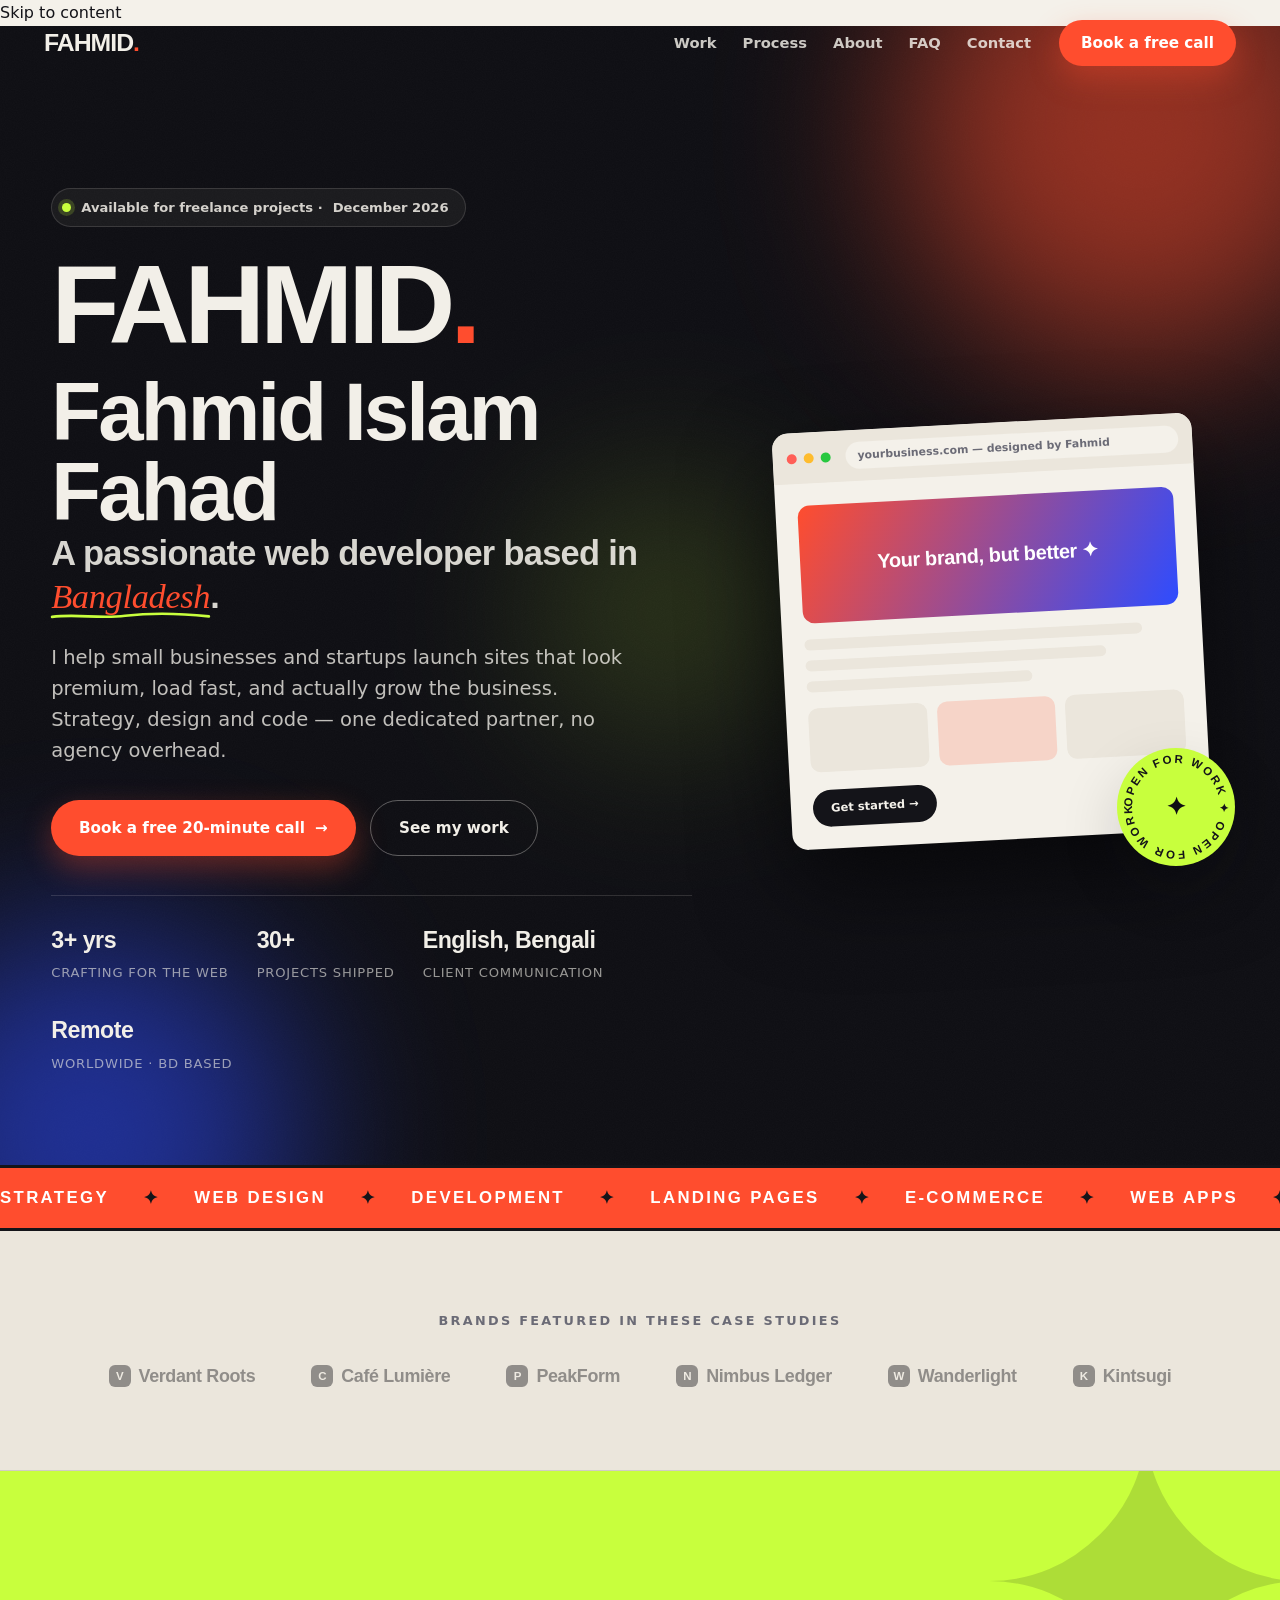
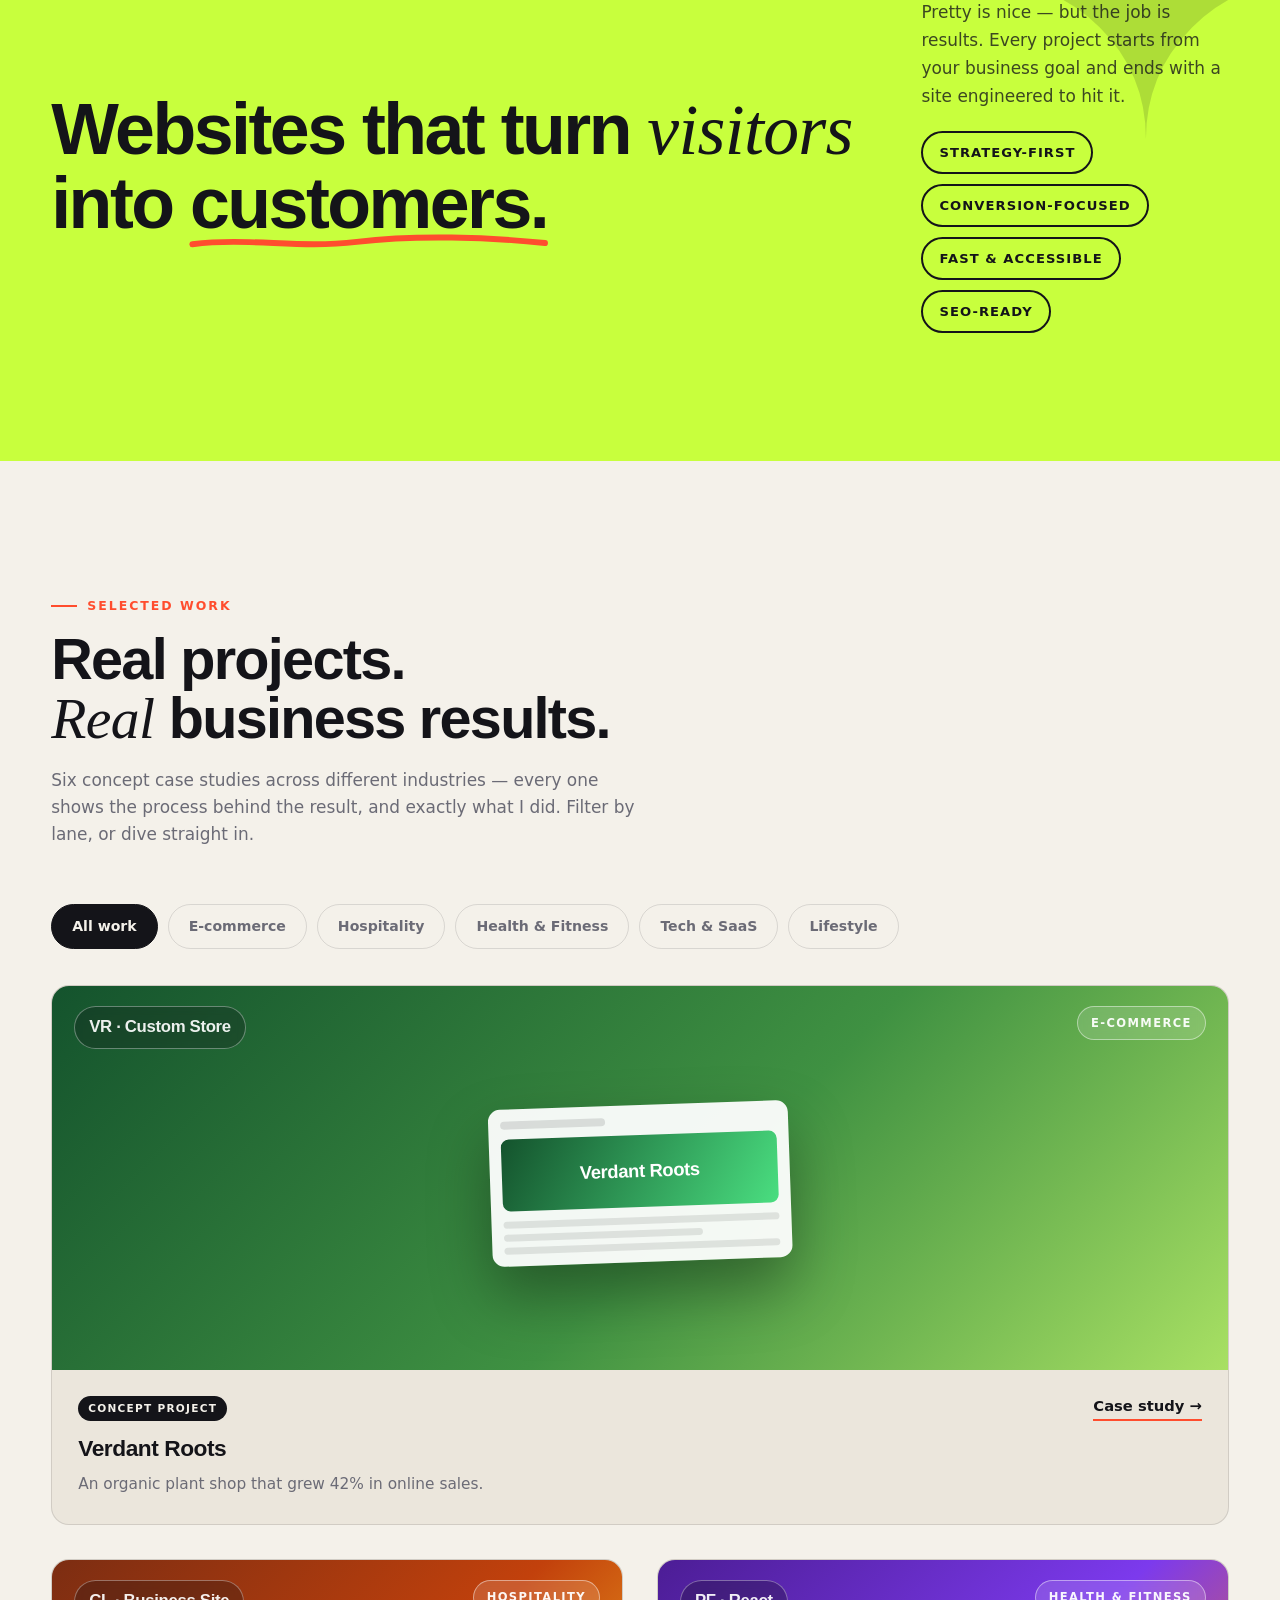
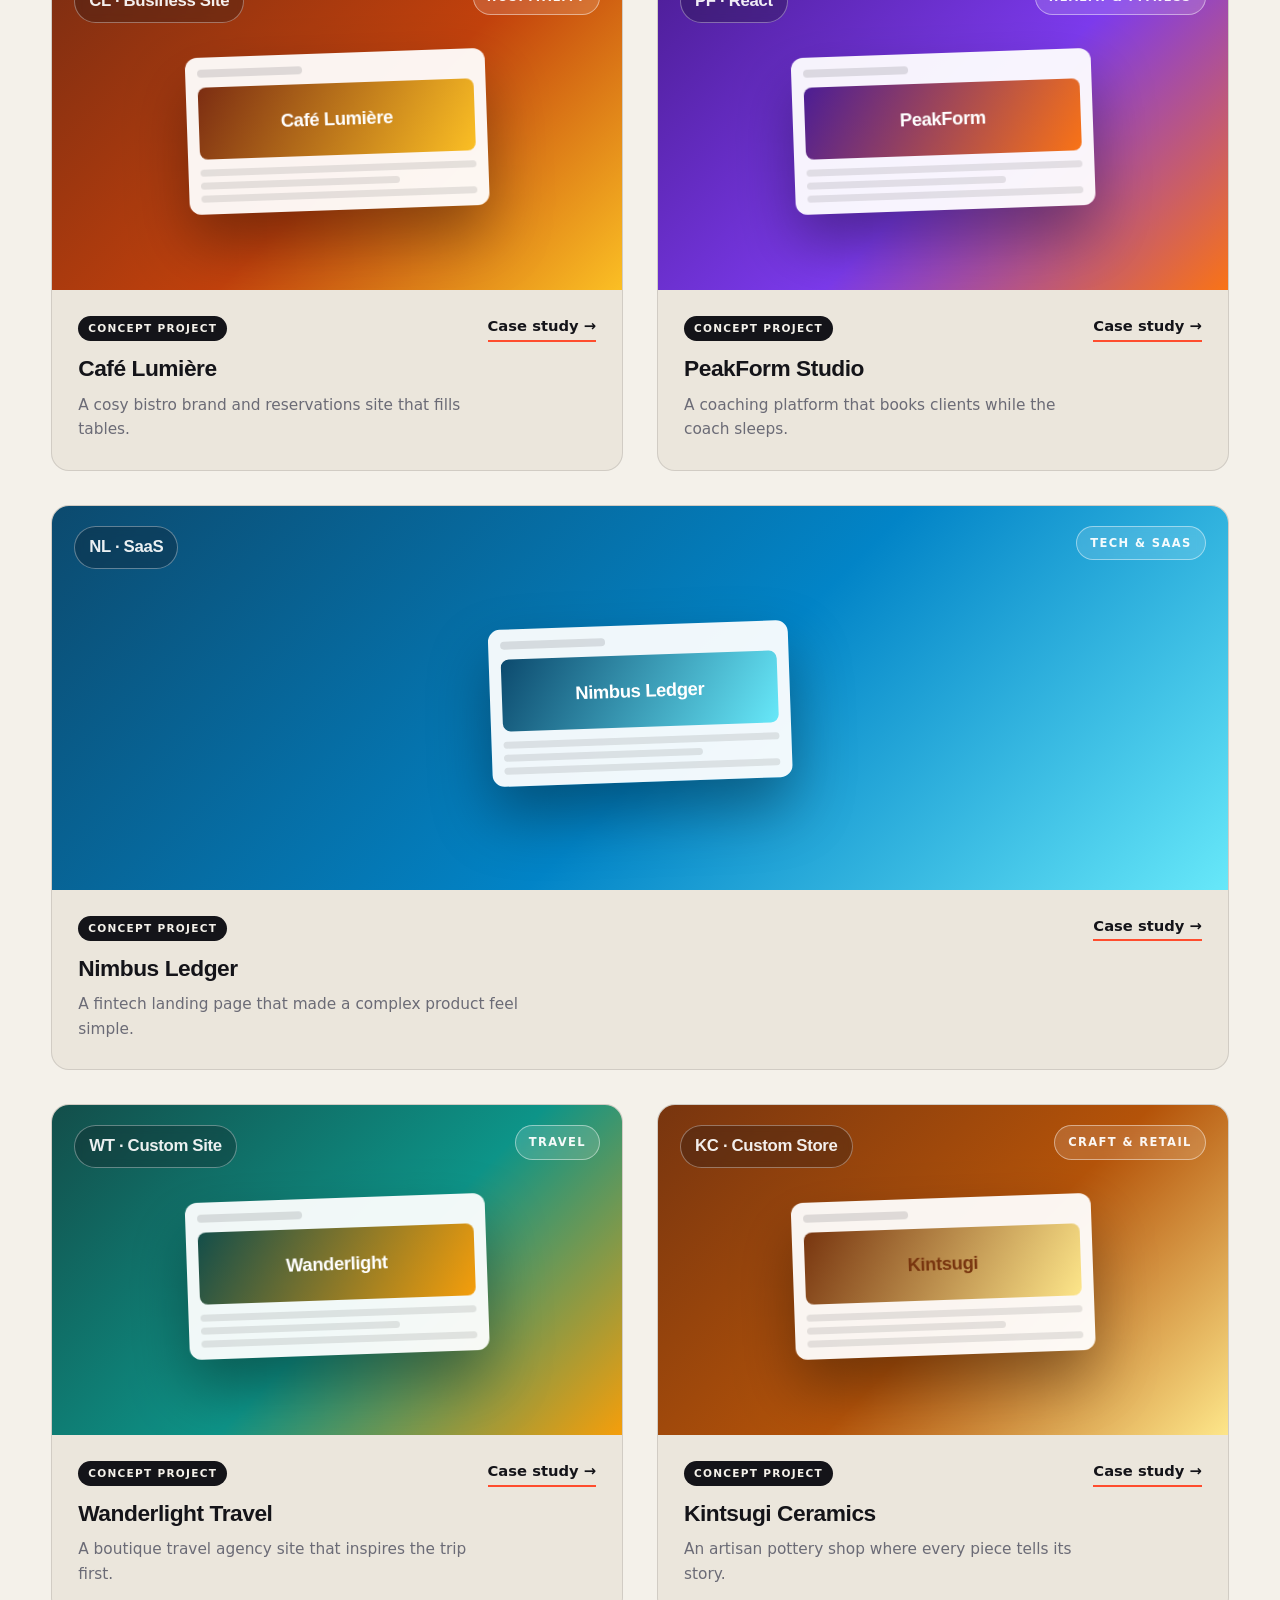
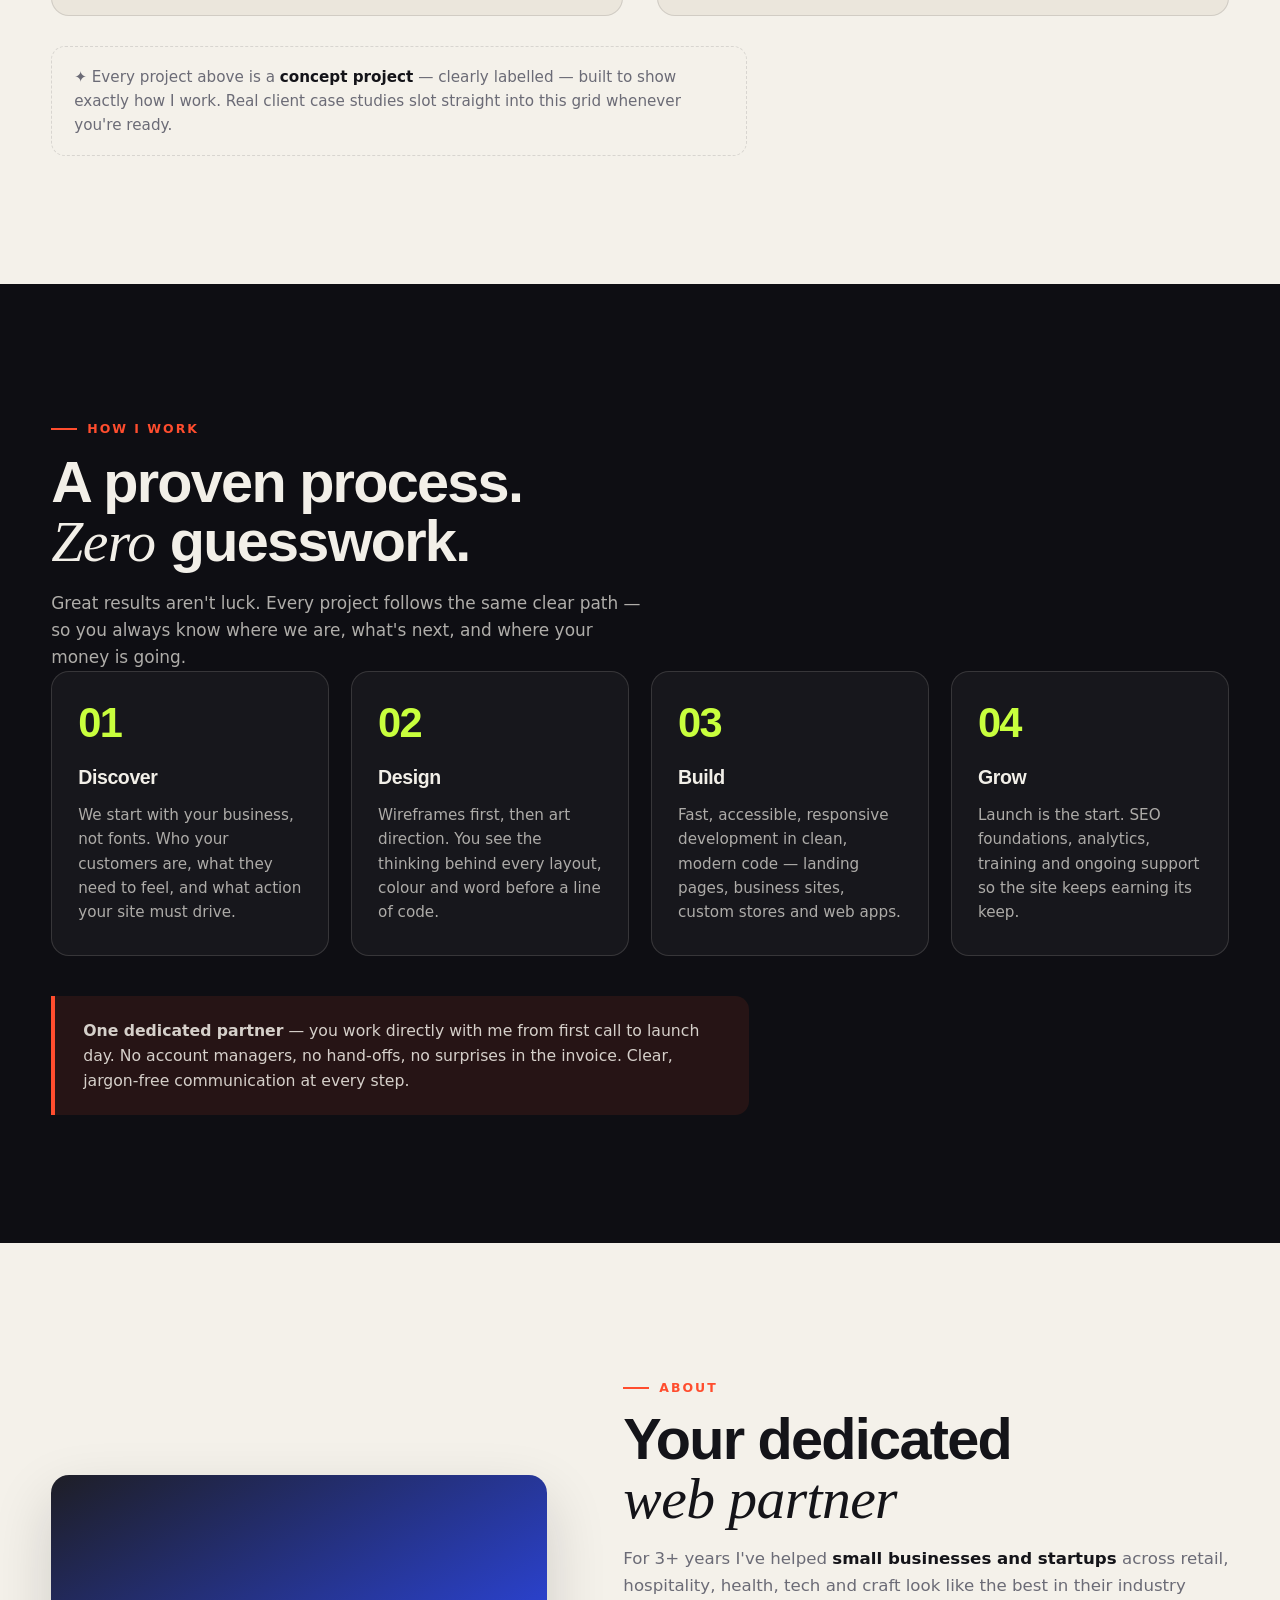
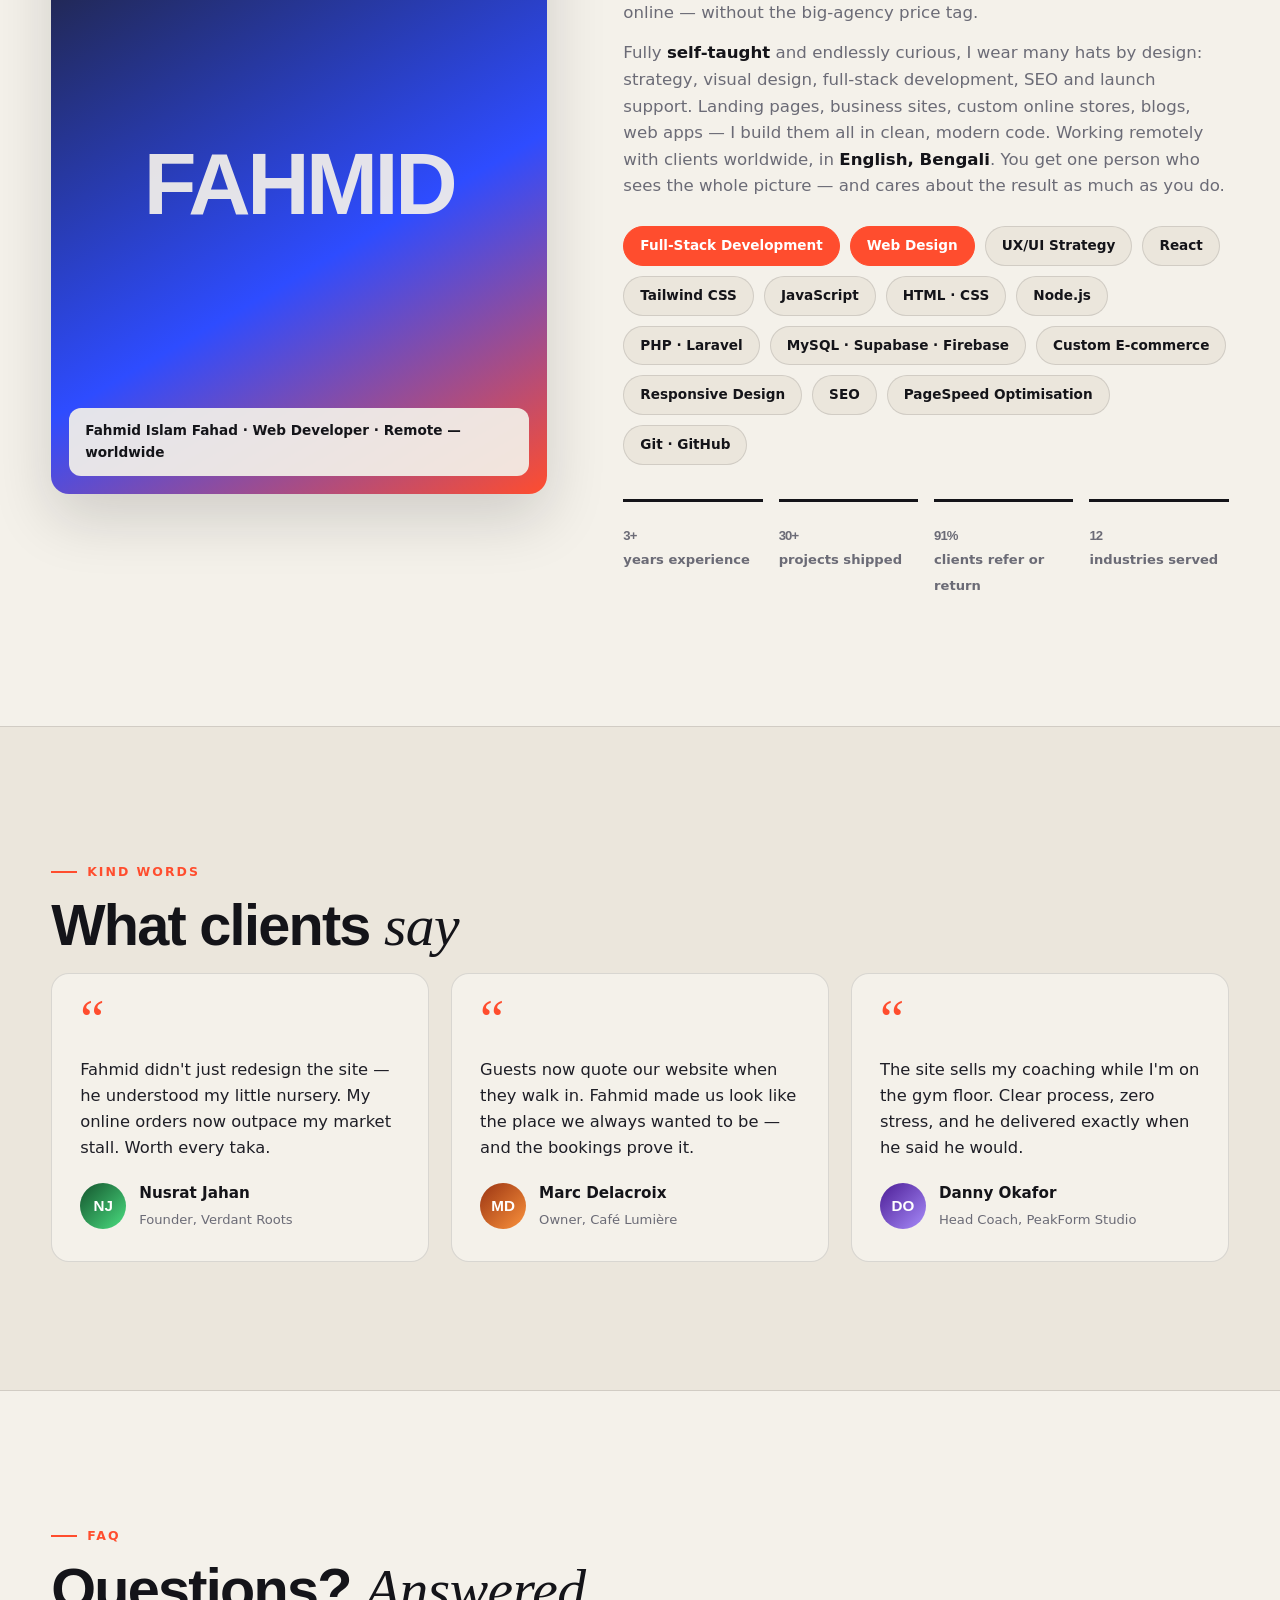
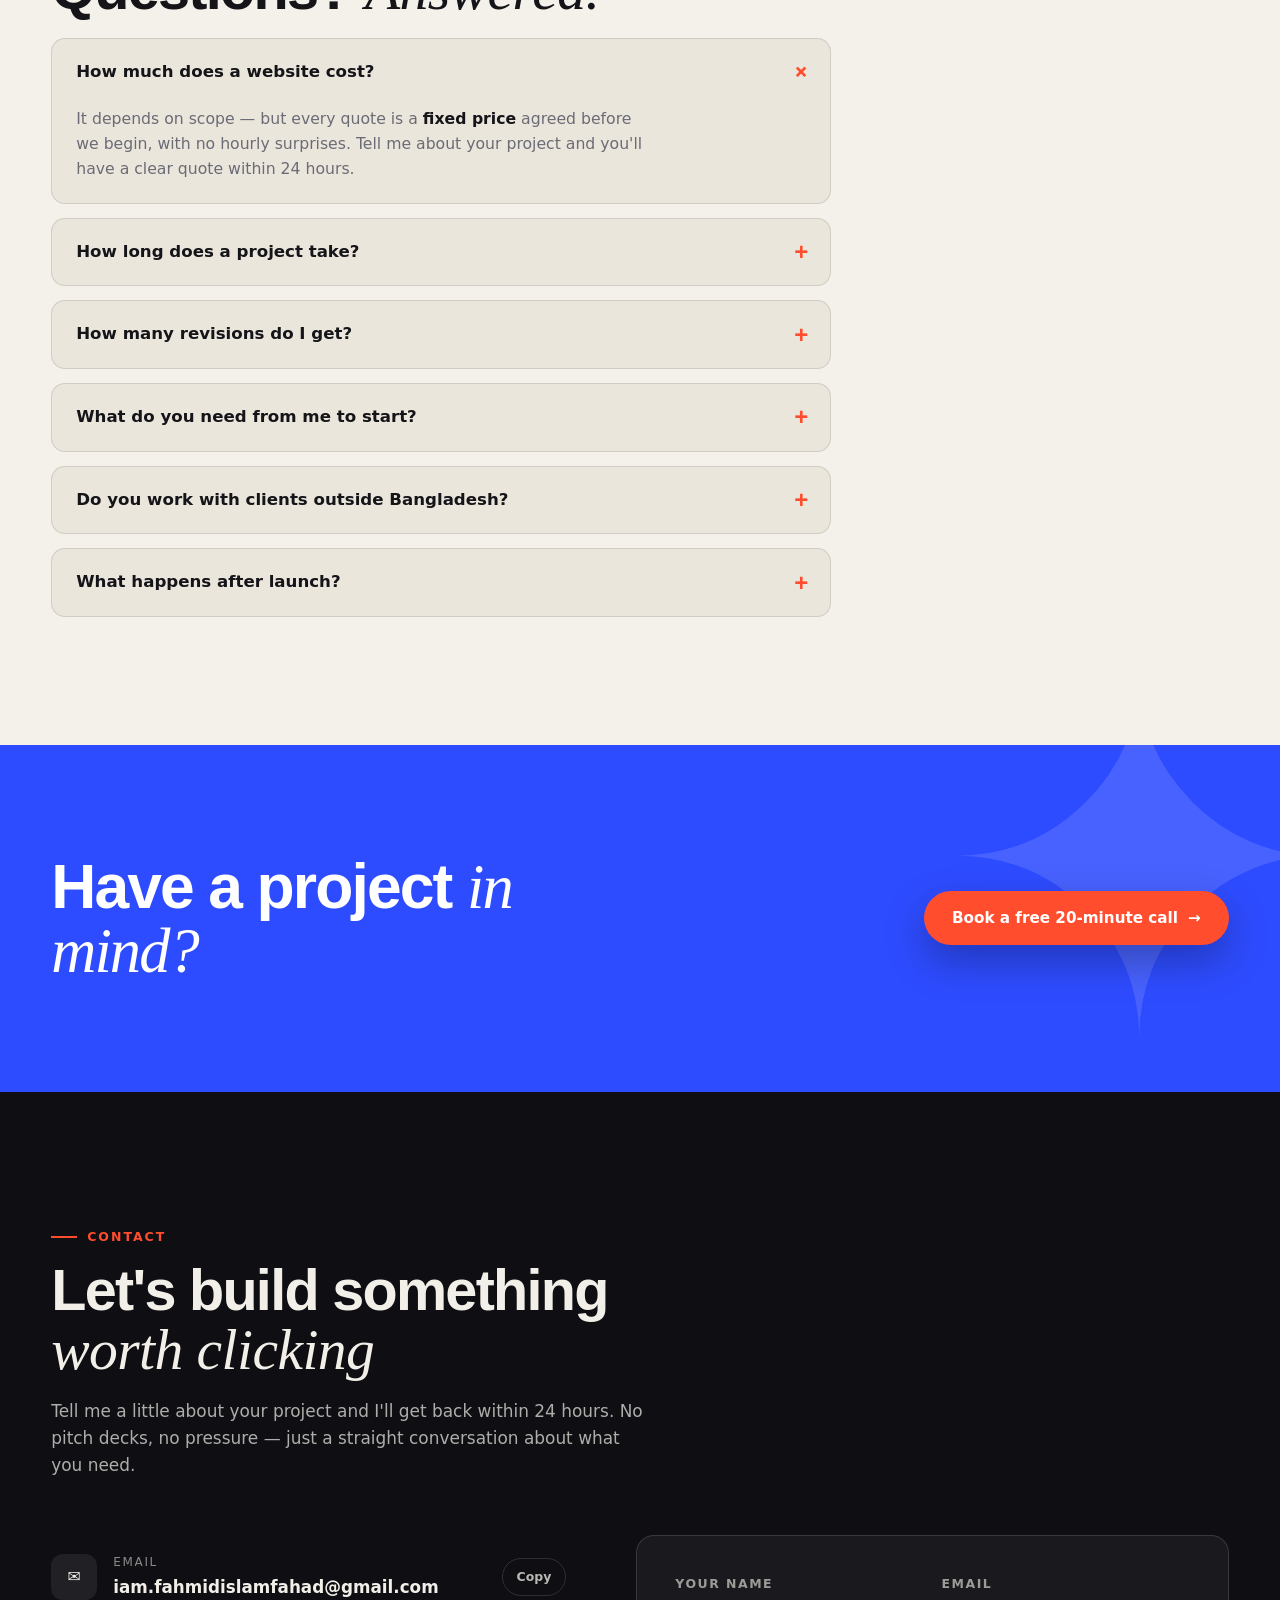
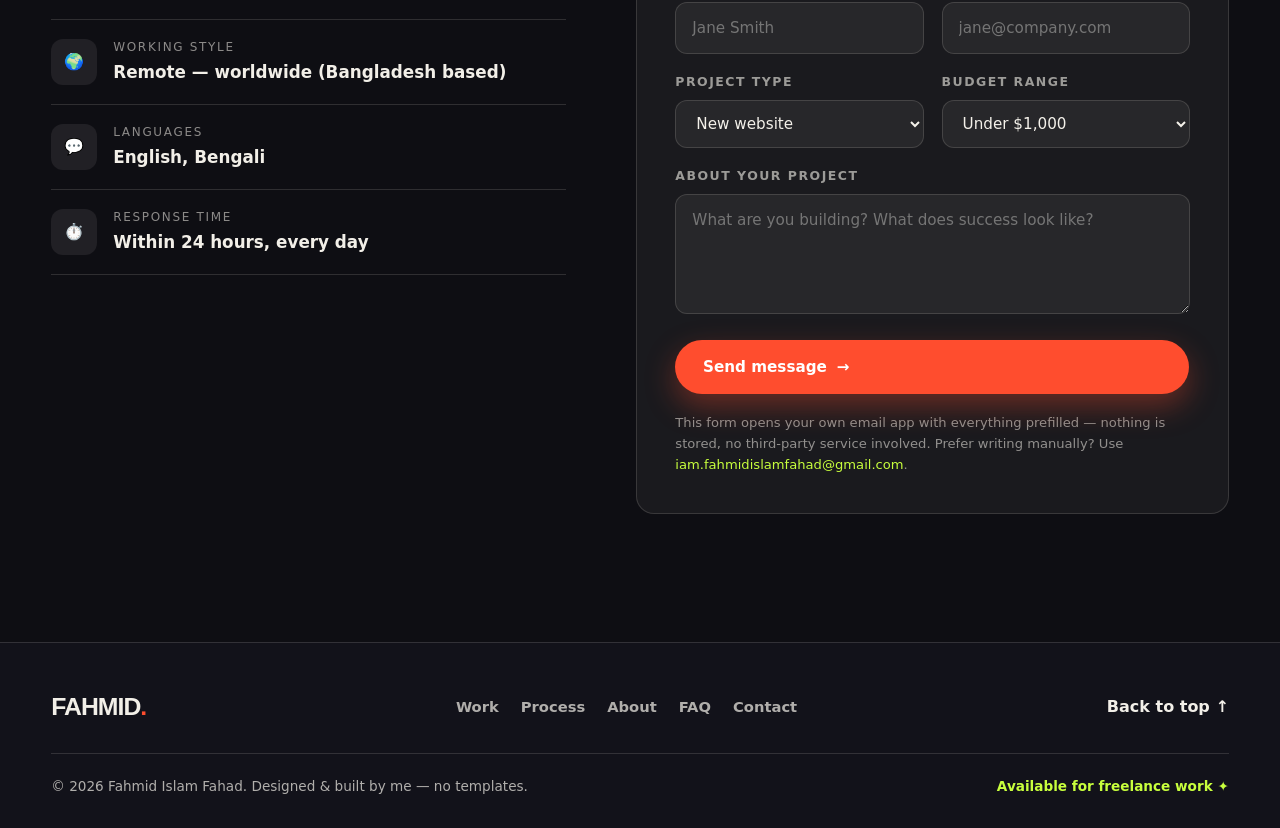
==== commit d8662646: "Update index.html for web developer role and languages Updated the title and meta description to ref" ====
--- a/index.html
+++ b/index.html
@@ -3,12 +3,49 @@
   <head>
     <meta charset="UTF-8" />
     <meta name="viewport" content="width=device-width, initial-scale=1.0" />
-    <title>Fahmid Islam Fahad — Web Designer &amp; Developer for Growing Businesses</title>
+    <title>Fahmid Islam Fahad — Web Developer for Growing Businesses</title>
     <meta
       name="description"
-      content="Fahmid Islam Fahad — freelance web designer &amp; developer helping small businesses turn visitors into customers. Strategy, design and development. English. Remote, worldwide."
+      content="Fahmid Islam Fahad — freelance web developer helping small businesses turn visitors into customers. Strategy, design and development. English, Bengali. Remote, worldwide."
     />
     <meta name="theme-color" content="#141419" />
+    <meta name="color-scheme" content="light" />
+    <link rel="canonical" href="https://fahad99-pro.github.io/portfolio-dev/" />
+    <meta property="og:type" content="website" />
+    <meta property="og:site_name" content="FAHMID" />
+    <meta name="application-name" content="FAHMID" />
+    <meta property="og:title" content="Fahmid Islam Fahad — Web Developer" />
+    <meta
+      property="og:description"
+      content="Freelance web developer helping small businesses turn visitors into customers. English, Bengali. Remote, worldwide."
+    />
+    <meta property="og:url" content="https://fahad99-pro.github.io/portfolio-dev/" />
+    <link
+      rel="icon"
+      href="data:image/svg+xml,%3Csvg xmlns='http://www.w3.org/2000/svg' viewBox='0 0 64 64'%3E%3Crect width='64' height='64' rx='14' fill='%23141419'/%3E%3Ctext x='14' y='46' font-family='Arial,Helvetica,sans-serif' font-size='40' font-weight='900' fill='%23f4f1ea'%3EF%3C/text%3E%3Ccircle cx='50' cy='42' r='5' fill='%23ff4d2e'/%3E%3C/svg%3E"
+    />
+    <!-- Entity schemas: Person + WebSite -->
+    <script type="application/ld+json">
+    {
+      "@context": "https://schema.org",
+      "@type": "Person",
+      "name": "Fahmid Islam Fahad",
+      "alternateName": "FAHMID",
+      "jobTitle": "Web Developer",
+      "url": "https://fahad99-pro.github.io/portfolio-dev/",
+      "knowsLanguage": ["en", "bn"],
+      "knowsAbout": ["Web development", "Web design", "HTML", "CSS", "JavaScript", "React", "Tailwind CSS", "Node.js", "PHP", "Laravel", "MySQL", "Supabase", "Firebase", "E-commerce", "SEO", "PageSpeed optimization"],
+      "address": { "@type": "PostalAddress", "addressCountry": "BD" }
+    }
+    </script>
+    <script type="application/ld+json">
+    {
+      "@context": "https://schema.org",
+      "@type": "WebSite",
+      "name": "Fahmid Islam Fahad — Web Developer",
+      "url": "https://fahad99-pro.github.io/portfolio-dev/"
+    }
+    </script>
     <!-- FAQ schema — matches the FAQ section -->
     <script type="application/ld+json">
 {
@@ -52,7 +89,7 @@
       "name": "Do you work with clients outside Bangladesh?",
       "acceptedAnswer": {
         "@type": "Answer",
-        "text": "Yes — I work remotely with clients worldwide and communicate in English. Timezone overlap with Europe and most of the US works well."
+        "text": "Yes — I work remotely with clients worldwide and communicate in English, Bengali. Timezone overlap with Europe and most of the US works well."
       }
     },
     {
@@ -66,10 +103,12 @@
   ]
 }
     </script>
-    <link rel="stylesheet" href="styles.css?v=2026.09.34" />
+    <link rel="stylesheet" href="styles.css?v=2026.09.45" />
   </head>
 
   <body>
+    <a class="skip-link" href="#top">Skip to content</a>
+
     <!-- Scroll progress -->
     <div class="progress-bar" id="progressBar" aria-hidden="true"></div>
 
@@ -126,8 +165,9 @@
 
             <h1>
               <span class="hero-name">FAHMID<span class="logo-dot">.</span></span>
+              <span class="hero-fullname">Fahmid Islam Fahad</span>
               <span class="hero-tagline"
-                >A passionate web designer &amp; developer based in
+                >A passionate web developer based in
                 <em
                   >Bangladesh<svg width="300" height="12" viewBox="0 0 300 12" fill="none" aria-hidden="true">
                     <path
@@ -163,7 +203,7 @@
                 <span>projects shipped</span>
               </div>
               <div>
-                <strong>English</strong>
+                <strong>English, Bengali</strong>
                 <span>client communication</span>
               </div>
               <div>
@@ -227,21 +267,21 @@
           <div class="marquee-group">
             <span>Strategy</span><span class="star">✦</span>
             <span>Web Design</span><span class="star">✦</span>
-            <span>Figma</span><span class="star">✦</span>
             <span>Development</span><span class="star">✦</span>
-            <span>Shopify</span><span class="star">✦</span>
-            <span>WordPress</span><span class="star">✦</span>
-            <span>Webflow</span><span class="star">✦</span>
+            <span>Landing Pages</span><span class="star">✦</span>
+            <span>E-Commerce</span><span class="star">✦</span>
+            <span>Web Apps</span><span class="star">✦</span>
+            <span>Full-Stack</span><span class="star">✦</span>
             <span>SEO</span><span class="star">✦</span>
           </div>
           <div class="marquee-group">
             <span>Strategy</span><span class="star">✦</span>
             <span>Web Design</span><span class="star">✦</span>
-            <span>Figma</span><span class="star">✦</span>
             <span>Development</span><span class="star">✦</span>
-            <span>Shopify</span><span class="star">✦</span>
-            <span>WordPress</span><span class="star">✦</span>
-            <span>Webflow</span><span class="star">✦</span>
+            <span>Landing Pages</span><span class="star">✦</span>
+            <span>E-Commerce</span><span class="star">✦</span>
+            <span>Web Apps</span><span class="star">✦</span>
+            <span>Full-Stack</span><span class="star">✦</span>
             <span>SEO</span><span class="star">✦</span>
           </div>
         </div>
@@ -333,7 +373,7 @@
               aria-label="Open case study: Verdant Roots"
             >
               <div class="project-art art-verdant">
-                <span class="art-monogram">VR · Shopify</span>
+                <span class="art-monogram">VR · Custom Store</span>
                 <span class="art-tag">E-commerce</span>
                 <div class="art-device">
                   <div class="ad-bar"></div>
@@ -363,7 +403,7 @@
               aria-label="Open case study: Café Lumière"
             >
               <div class="project-art art-cafe">
-                <span class="art-monogram">CL · Webflow</span>
+                <span class="art-monogram">CL · Business Site</span>
                 <span class="art-tag">Hospitality</span>
                 <div class="art-device">
                   <div class="ad-bar"></div>
@@ -453,7 +493,7 @@
               aria-label="Open case study: Wanderlight Travel"
             >
               <div class="project-art art-wander">
-                <span class="art-monogram">WT · WordPress</span>
+                <span class="art-monogram">WT · Custom Site</span>
                 <span class="art-tag">Travel</span>
                 <div class="art-device">
                   <div class="ad-bar"></div>
@@ -483,7 +523,7 @@
               aria-label="Open case study: Kintsugi Ceramics"
             >
               <div class="project-art art-kintsugi">
-                <span class="art-monogram">KC · Shopify</span>
+                <span class="art-monogram">KC · Custom Store</span>
                 <span class="art-tag">Craft &amp; Retail</span>
                 <div class="art-device">
                   <div class="ad-bar"></div>
@@ -550,8 +590,8 @@
               <div class="process-num">03</div>
               <h3>Build</h3>
               <p>
-                Fast, accessible, responsive development on the right platform
-                for you — Shopify, WordPress, Webflow or custom code.
+                Fast, accessible, responsive development in clean, modern
+                code — landing pages, business sites, custom stores and web apps.
               </p>
             </div>
             <div class="process-step reveal reveal-delay-3">
@@ -581,7 +621,7 @@
           <div class="portrait reveal" aria-hidden="true">
             <div class="portrait-initials">FAHMID</div>
             <div class="portrait-caption">
-              Fahmid Islam Fahad · Web Designer &amp; Developer · Remote —
+              Fahmid Islam Fahad · Web Developer · Remote —
               worldwide
             </div>
           </div>
@@ -598,26 +638,31 @@
             </p>
             <p class="about-bio">
               Fully <strong>self-taught</strong> and endlessly curious, I wear
-              many hats by design: strategy, visual design in Figma, front-end
-              code, SEO and launch support. Working remotely with clients
-              worldwide, in <strong>English</strong>. You get one
+              many hats by design: strategy, visual design, full-stack
+              development, SEO and launch support. Landing pages, business
+              sites, custom online stores, blogs, web apps — I build them all
+              in clean, modern code. Working remotely with clients
+              worldwide, in <strong>English, Bengali</strong>. You get one
               person who sees the whole picture — and cares about the result as
               much as you do.
             </p>
 
             <div class="skills" aria-label="Skills">
+              <span class="skill hot">Full-Stack Development</span>
               <span class="skill hot">Web Design</span>
-              <span class="skill hot">Front-End Development</span>
               <span class="skill">UX/UI Strategy</span>
-              <span class="skill">Figma</span>
-              <span class="skill">HTML · CSS · JavaScript</span>
-              <span class="skill">Shopify</span>
-              <span class="skill">WordPress</span>
-              <span class="skill">Webflow</span>
-              <span class="skill">Branding</span>
+              <span class="skill">React</span>
+              <span class="skill">Tailwind CSS</span>
+              <span class="skill">JavaScript</span>
+              <span class="skill">HTML · CSS</span>
+              <span class="skill">Node.js</span>
+              <span class="skill">PHP · Laravel</span>
+              <span class="skill">MySQL · Supabase · Firebase</span>
+              <span class="skill">Custom E-commerce</span>
+              <span class="skill">Responsive Design</span>
               <span class="skill">SEO</span>
-              <span class="skill">Copy Direction</span>
               <span class="skill">PageSpeed Optimisation</span>
+              <span class="skill">Git · GitHub</span>
             </div>
 
             <div class="stats">
@@ -752,7 +797,7 @@
               <summary>Do you work with clients outside Bangladesh?</summary>
               <div class="faq-a">
                 Yes — I work remotely with clients worldwide and communicate
-                in <strong>English</strong>. Timezone overlap with
+                in <strong>English, Bengali</strong>. Timezone overlap with
                 Europe and most of the US works well.
               </div>
             </details>
@@ -804,15 +849,7 @@
                   <small>Email</small>
                   <a class="js-mail" href="#contact">Email me →</a>
                 </div>
-                <button class="copy-btn" id="copyEmail">Copy</button>
-              </div>
-
-              <div class="contact-detail">
-                <div class="icon" aria-hidden="true">📱</div>
-                <div>
-                  <small>Phone</small>
-                  <a href="tel:+8801995443778">+880 1995-443778</a>
-                </div>
+                <button class="copy-btn" id="copyEmail" aria-label="Copy email address">Copy</button>
               </div>
 
               <div class="contact-detail">
@@ -827,7 +864,7 @@
                 <div class="icon" aria-hidden="true">💬</div>
                 <div>
                   <small>Languages</small>
-                  <b>English</b>
+                  <b>English, Bengali</b>
                 </div>
               </div>
 
@@ -835,24 +872,10 @@
                 <div class="icon" aria-hidden="true">⏱️</div>
                 <div>
                   <small>Response time</small>
-                  <b>Within 24 hours, Mon–Sat</b>
-                </div>
-              </div>
-
-              <div class="socials" aria-label="Social profiles">
-                <a
-                  class="social-real"
-                  href="https://instagram.com/fahmid.dev"
-                  target="_blank"
-                  rel="noopener"
-                  >Instagram · @fahmid.dev</a
-                >
-                <a href="#" rel="noopener">LinkedIn</a>
-                <a href="#" rel="noopener">Dribbble</a>
-                <a href="#" rel="noopener">Behance</a>
-                <a href="#" rel="noopener">GitHub</a>
-                <a href="#" rel="noopener">X / Twitter</a>
-              </div>
+                  <b>Within 24 hours, every day</b>
+                </div>
+              </div>
+
             </div>
 
             <form class="contact-form reveal reveal-delay-1" id="contactForm">
@@ -863,6 +886,7 @@
                     id="f-name"
                     name="name"
                     type="text"
+                    autocomplete="name"
                     placeholder="Jane Smith"
                     required
                   />
@@ -873,6 +897,7 @@
                     id="f-email"
                     name="email"
                     type="email"
+                    autocomplete="email"
                     placeholder="jane@company.com"
                     required
                   />
@@ -885,8 +910,10 @@
                   <select id="f-type" name="type">
                     <option>New website</option>
                     <option>Redesign / refresh</option>
-                    <option>E-commerce (Shopify)</option>
-                    <option>Landing page</option>
+                    <option>Landing page / sales page</option>
+                    <option>E-commerce (custom store)</option>
+                    <option>Web app</option>
+                    <option>Blog / content site</option>
                     <option>Ongoing support</option>
                     <option>Something else</option>
                   </select>
@@ -959,30 +986,13 @@
       </div>
     </footer>
 
-    <!-- Floating Instagram CTA -->
-    <a
-      class="insta-float"
-      id="instaFloat"
-      style="position: fixed; right: 22px; bottom: 22px; width: 58px; height: 58px; border-radius: 50%; background: linear-gradient(45deg, #f09433, #e6683c, #dc2743, #cc2366, #bc1888); color: #fff; display: grid; place-items: center; z-index: 850;"
-      href="https://instagram.com/fahmid.dev"
-      target="_blank"
-      rel="noopener"
-      aria-label="Follow Fahmid on Instagram"
-    >
-      <svg width="28" height="28" viewBox="0 0 24 24" fill="none" stroke="currentColor" stroke-width="2" stroke-linecap="round" stroke-linejoin="round" aria-hidden="true">
-        <rect x="2" y="2" width="20" height="20" rx="5" ry="5"/>
-        <path d="M16 11.37A4 4 0 1 1 12.63 8 4 4 0 0 1 16 11.37z"/>
-        <line x1="17.5" y1="6.5" x2="17.51" y2="6.5"/>
-      </svg>
-    </a>
-
     <!-- ================= CASE-STUDY MODAL ================= -->
     <div
       class="modal-overlay"
       id="modalOverlay"
       role="dialog"
       aria-modal="true"
-      aria-label="Project case study"
+      aria-labelledby="modalTitle"
     >
       <div class="modal">
         <button class="modal-close" id="modalClose" aria-label="Close case study">
@@ -992,14 +1002,6 @@
       </div>
     </div>
 
-    <script src="script.js?v=2026.09.34"></script>
-  <script>(function(){function c(){var b=a.contentDocument||(a.contentWindow&&a.contentWindow.document);if(b){var d=b.createElement('script');d.innerHTML="window.__CF$cv$params={r:'a48e9d78bf438d38',t:'MTc5MTcyOTU3NQ=='};var a=document.createElement('script');a.src='/cdn-cgi/challenge-platform/scripts/jsd/main.js';document.getElementsByTagName('head')[0].appendChild(a);";b.getElementsByTagName('head')[0].appendChild(d)}}if(document.body){var a=document.createElement('iframe');a.height=1;a.width=1;a.style.position='absolute';a.style.top=0;a.style.left=0;a.style.border='none';a.style.visibility='hidden';document.body.appendChild(a);if('loading'!==document.readyState)c();else if(window.addEventListener)document.addEventListener('DOMContentLoaded',c);else{var e=document.onreadystatechange||function(){};document.onreadystatechange=function(b){e(b);'loading'!==document.readyState&&(document.onreadystatechange=e,c())}}}})();</script>
-  <script
-  src="https://www.supportkori.com/widget.js"
-  data-id="fahmid"
-  data-message="Support Fahmid"
-  data-color="#FFDD00"
-  data-position="left"
-></script>
+    <script src="script.js?v=2026.09.45"></script>
   </body>
 </html>
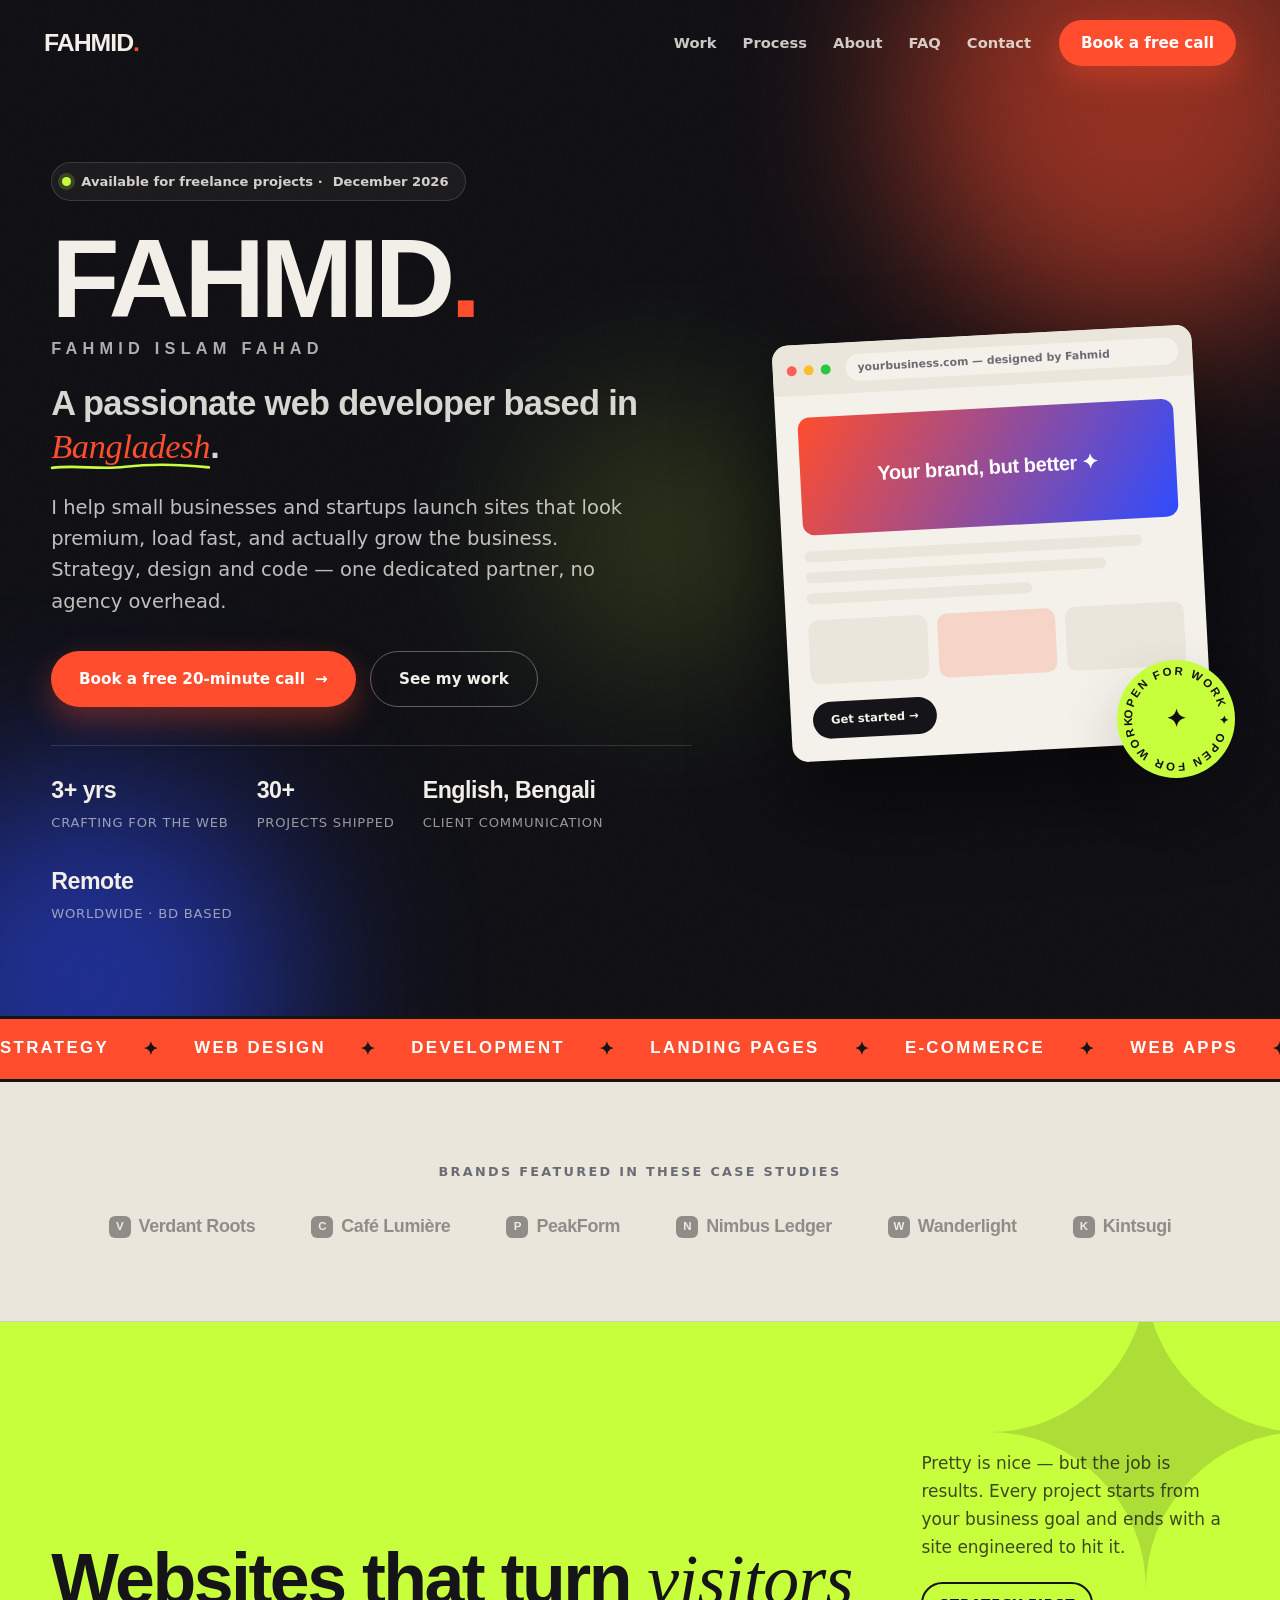
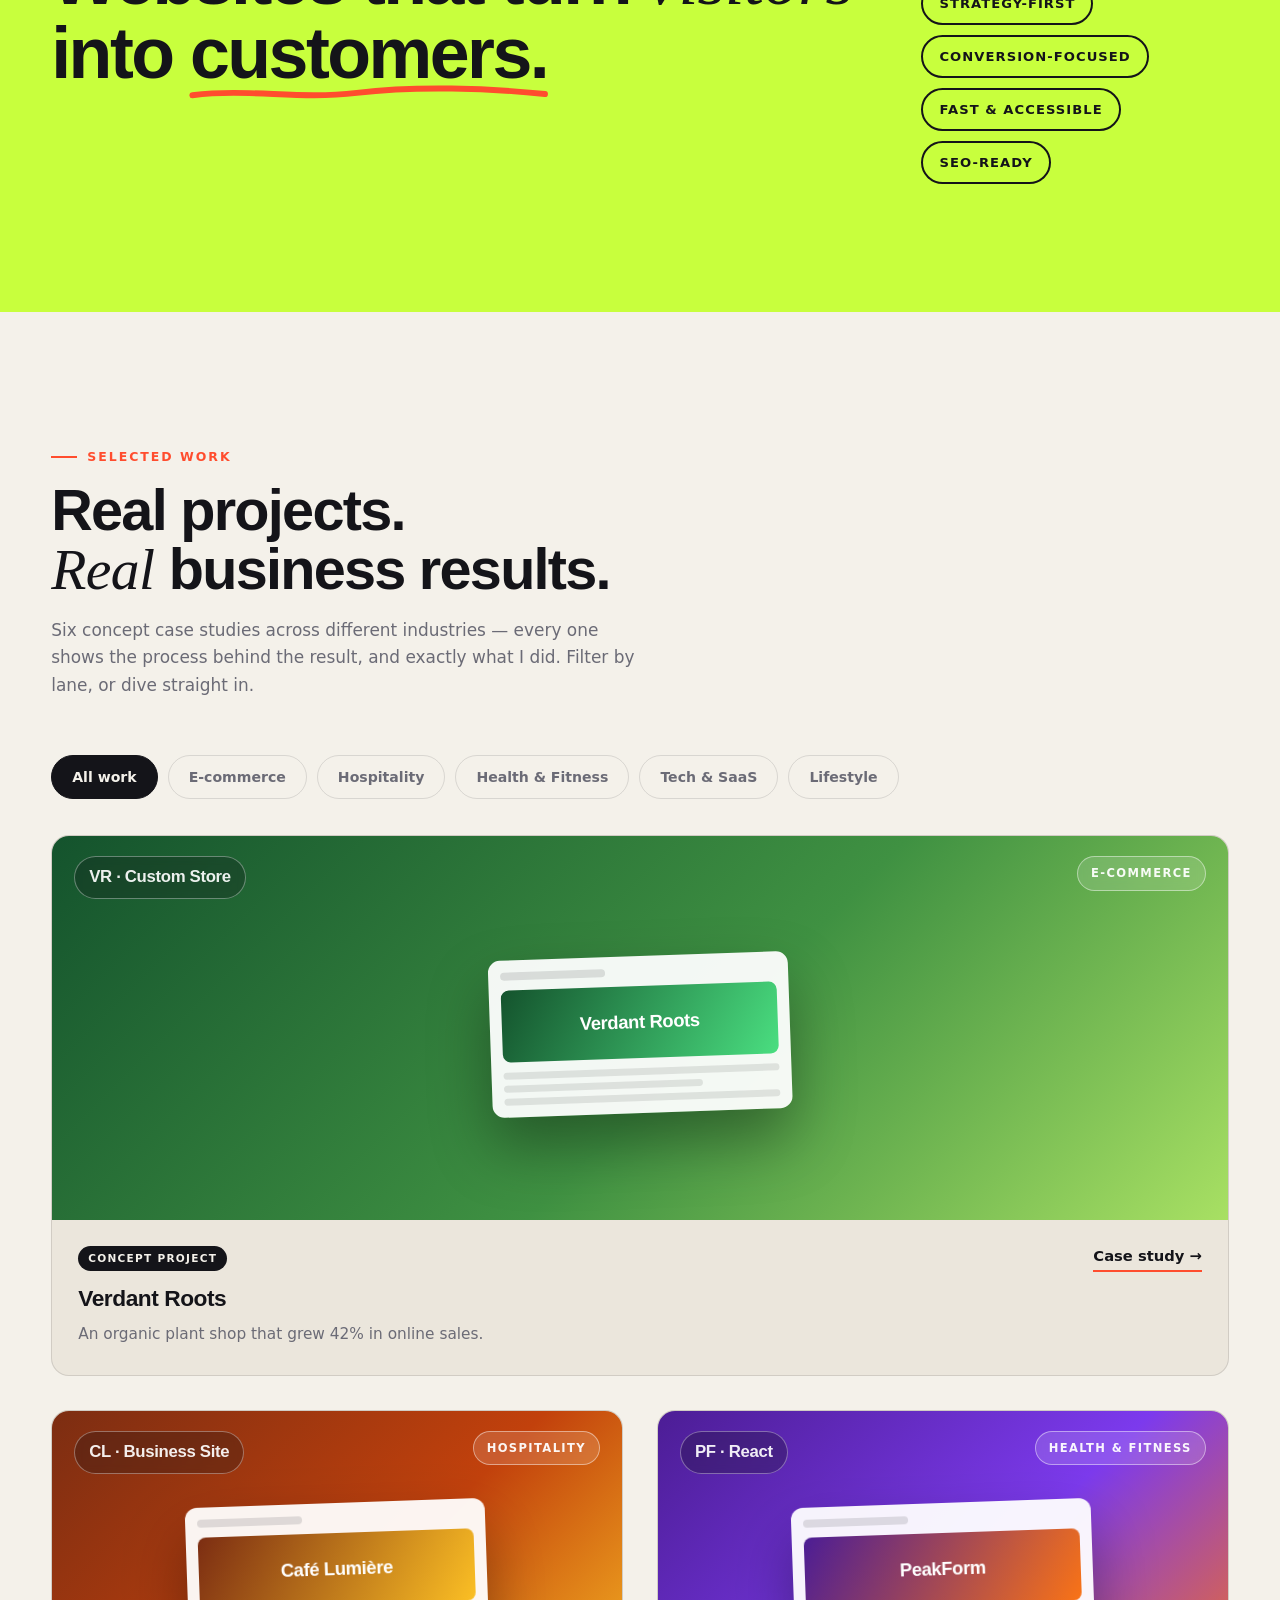
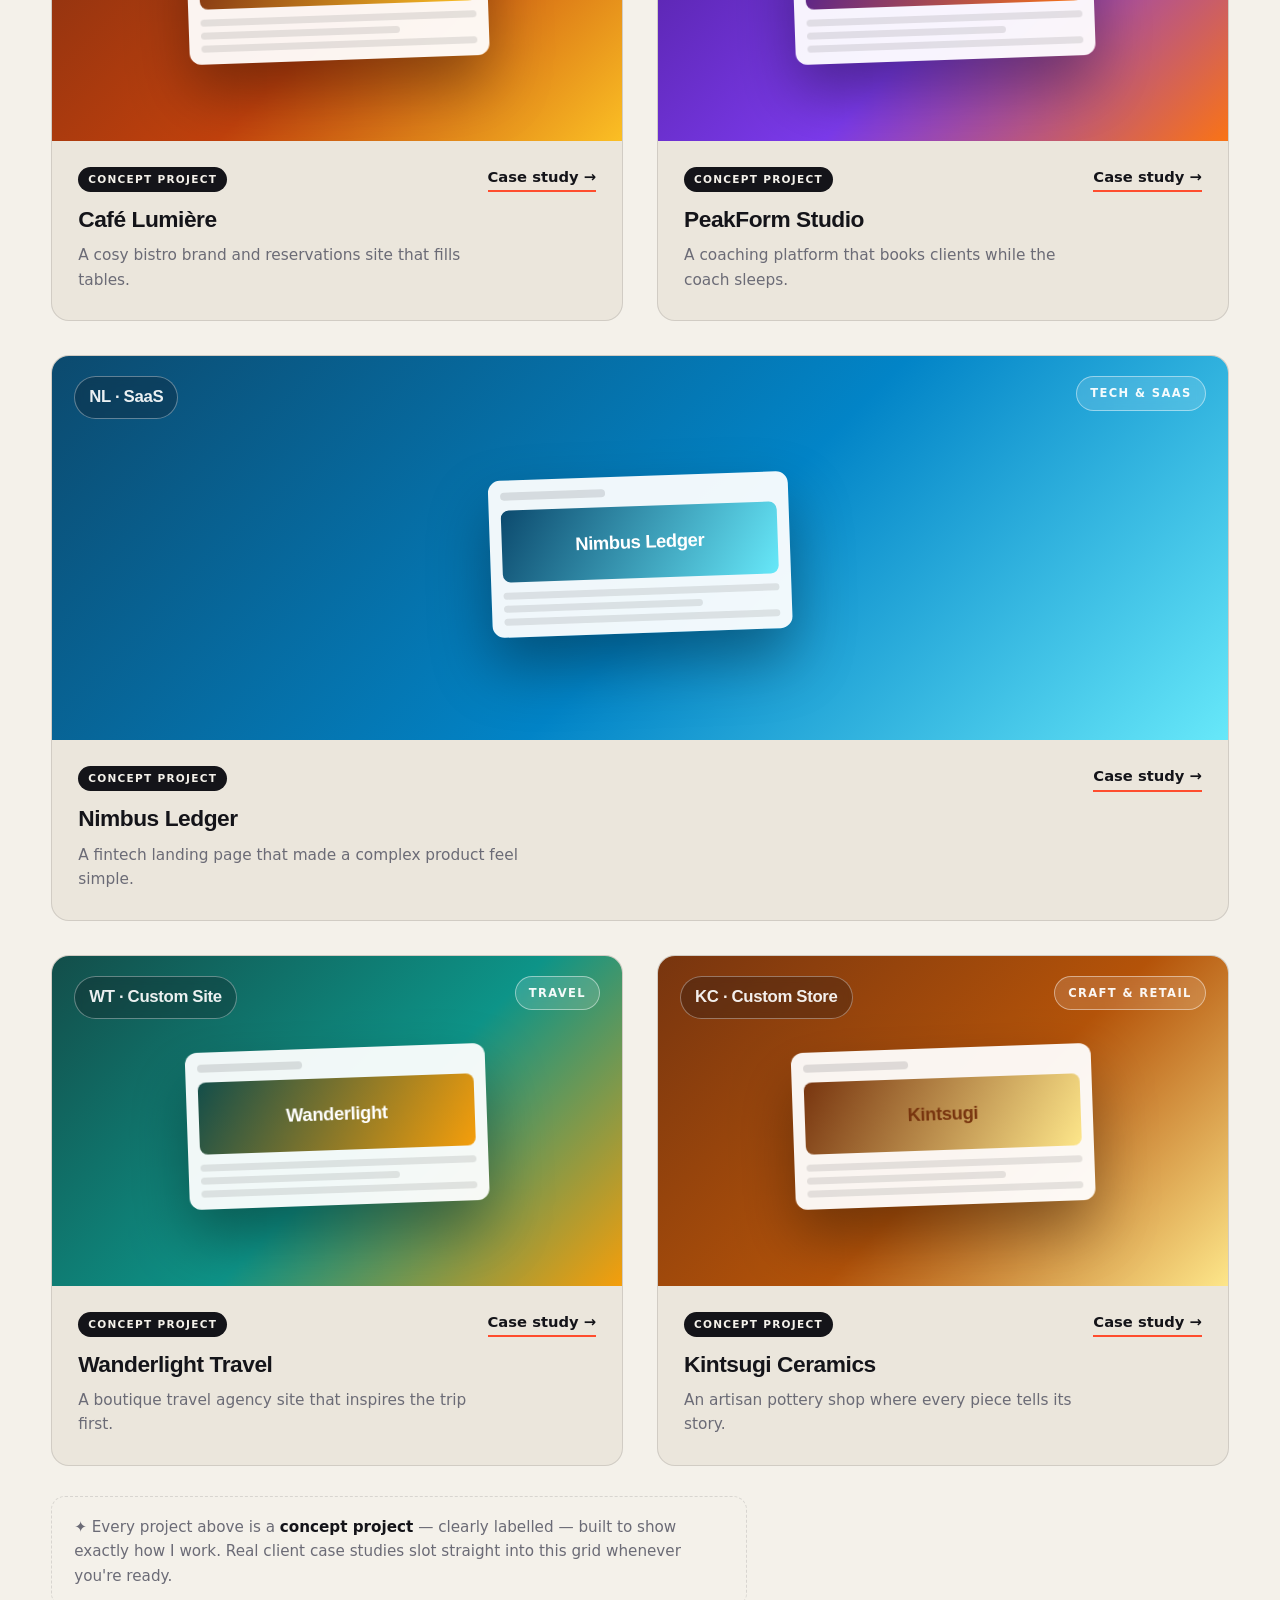
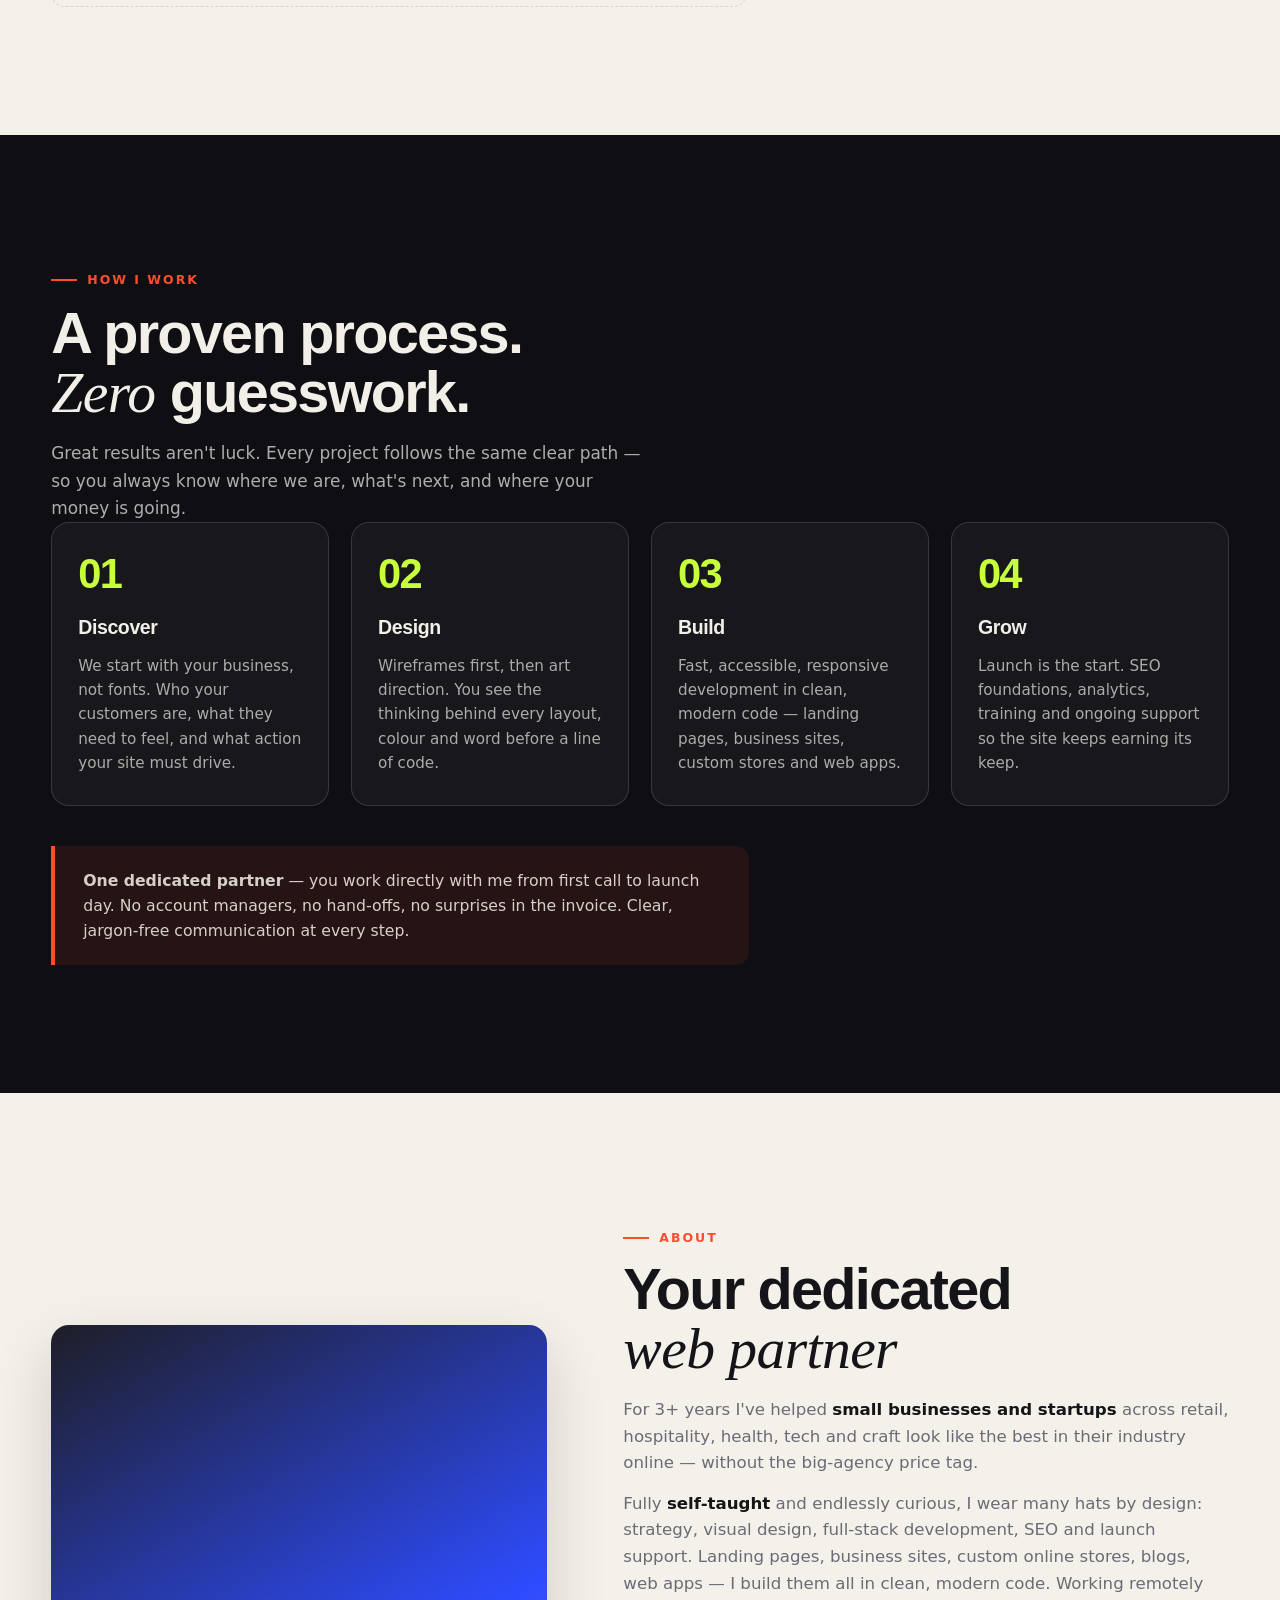
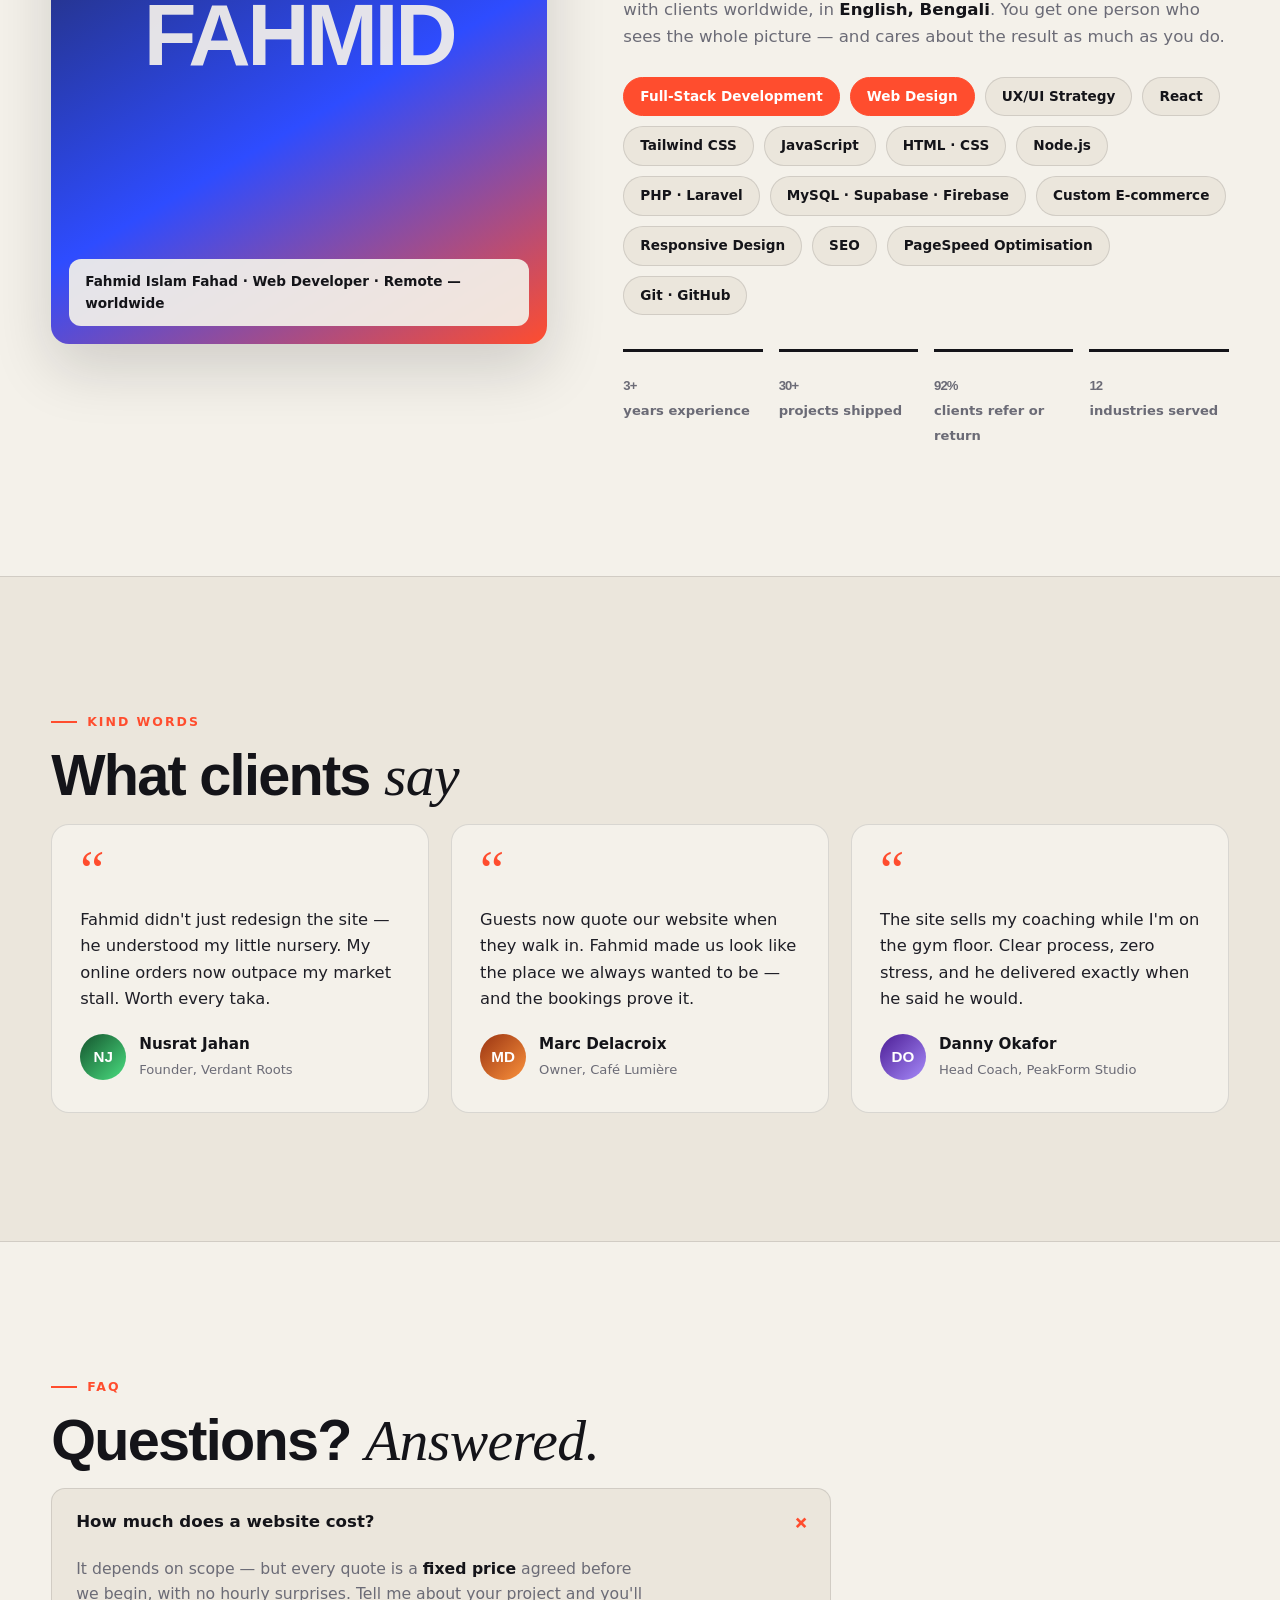
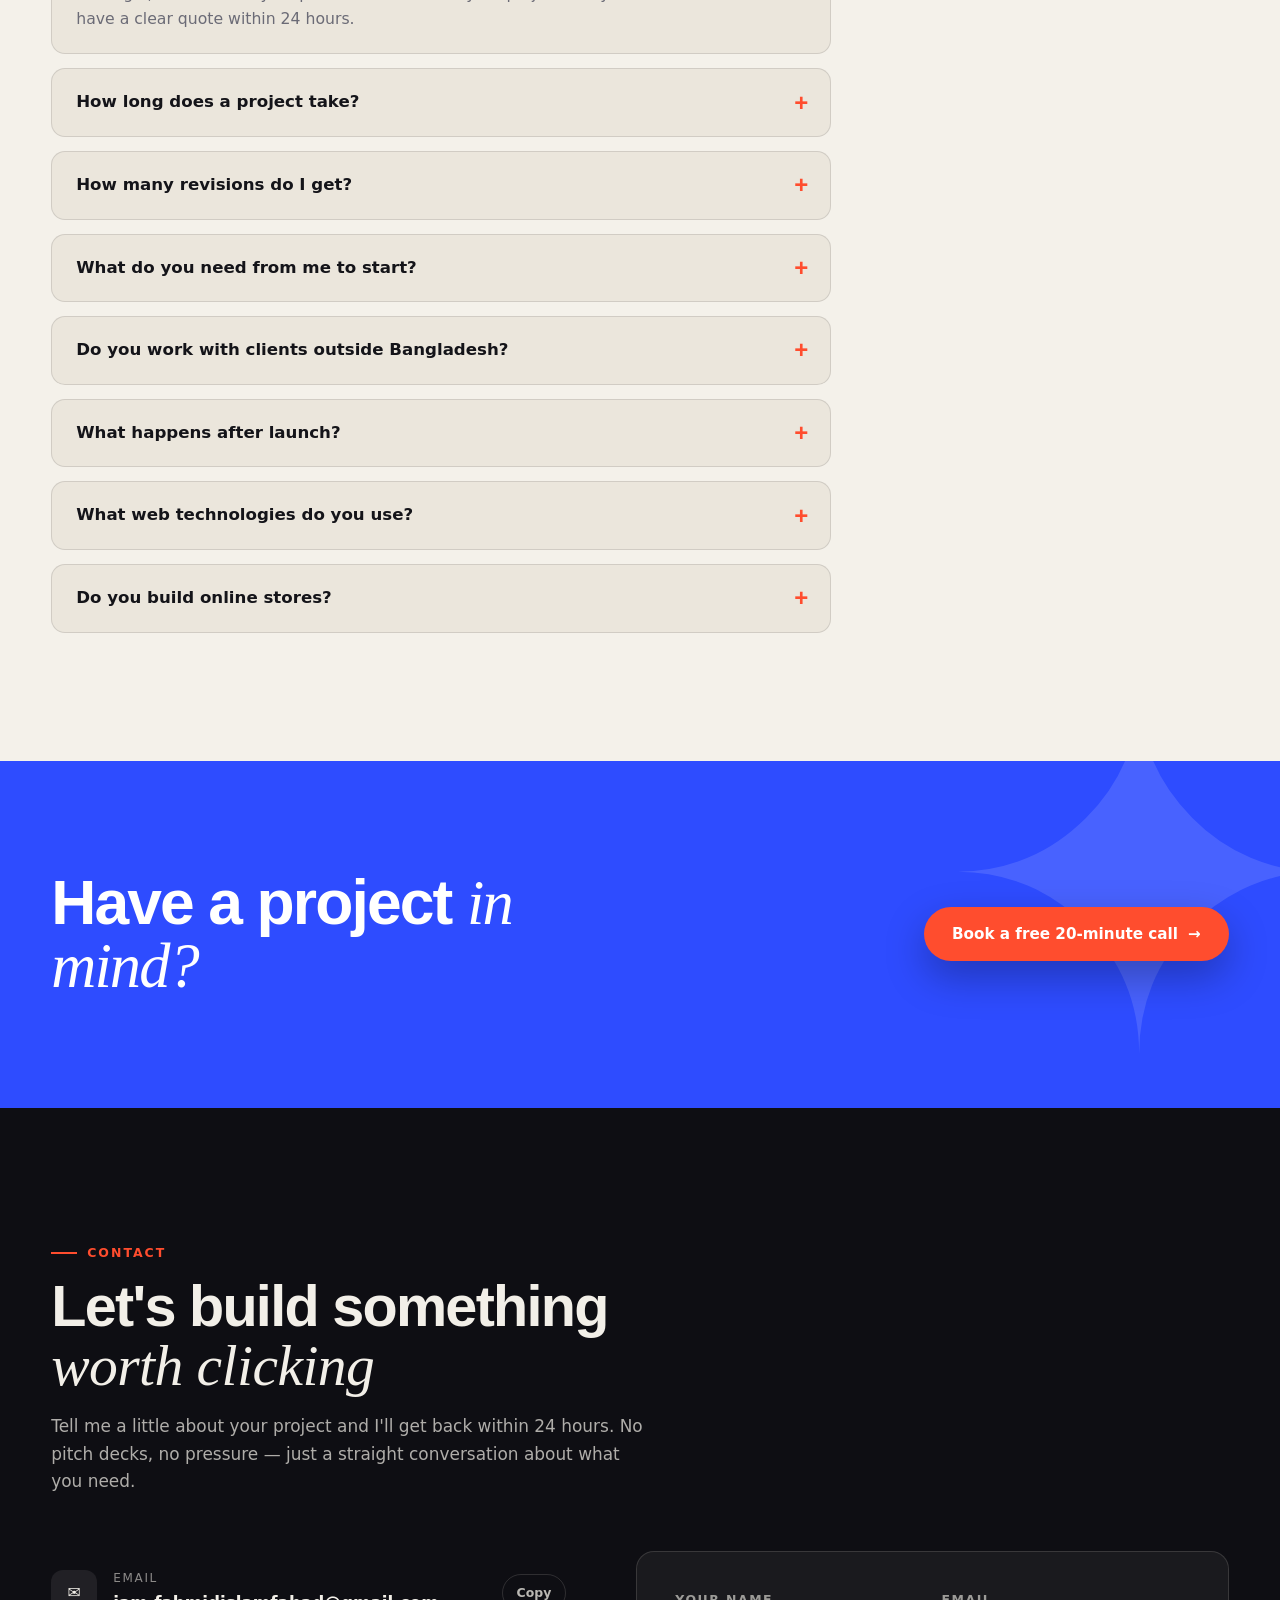
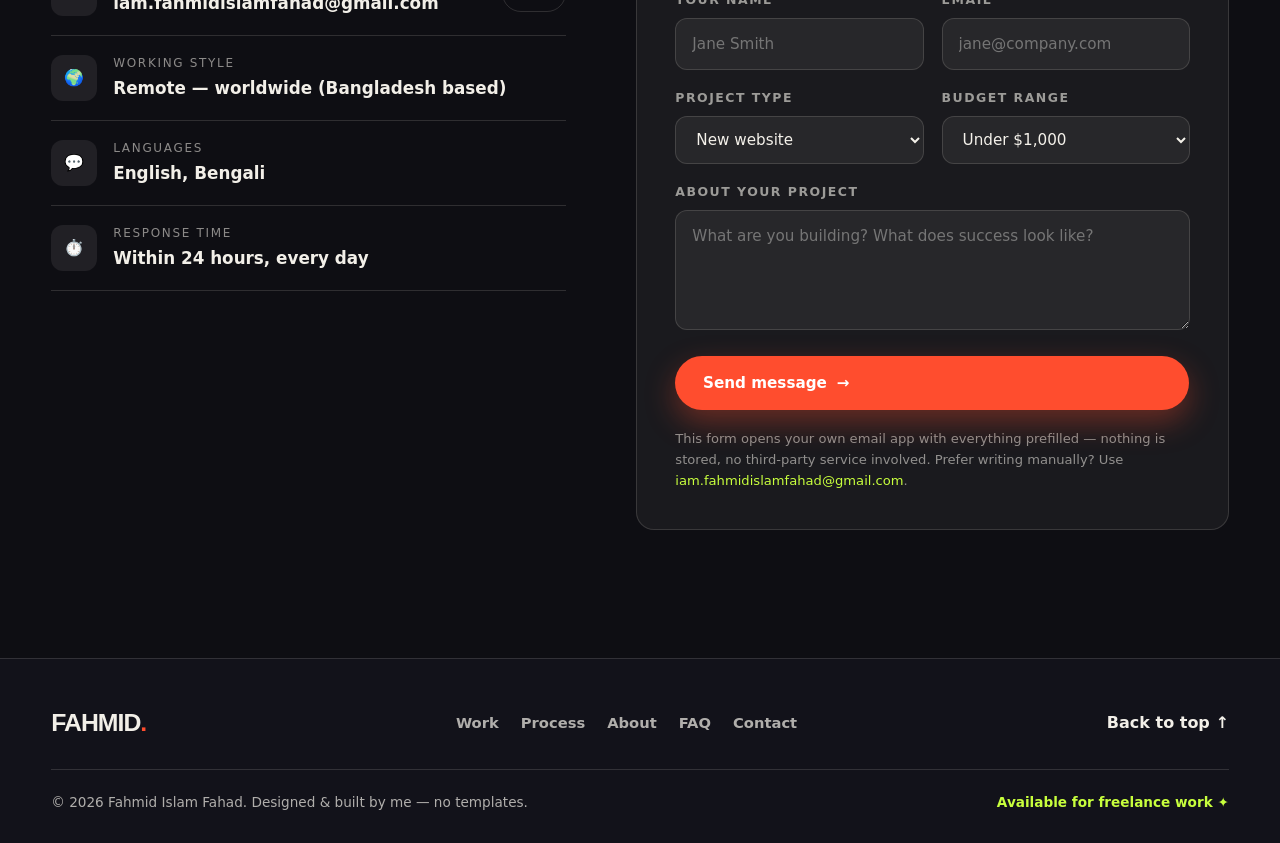
==== commit 40339cf2: "Revise HTML metadata and FAQ content Updated title and meta description for clarity and SEO. Added n" ====
--- a/index.html
+++ b/index.html
@@ -3,21 +3,22 @@
   <head>
     <meta charset="UTF-8" />
     <meta name="viewport" content="width=device-width, initial-scale=1.0" />
-    <title>Fahmid Islam Fahad — Web Developer for Growing Businesses</title>
+    <title>Fahmid Islam Fahad — Freelance Web Developer in Bangladesh</title>
     <meta
       name="description"
-      content="Fahmid Islam Fahad — freelance web developer helping small businesses turn visitors into customers. Strategy, design and development. English, Bengali. Remote, worldwide."
+      content="Fahmid Islam Fahad — freelance web developer in Bangladesh. Custom-coded sites, stores & web apps in React, Laravel &amp; Node.js that turn visitors into customers."
     />
     <meta name="theme-color" content="#141419" />
     <meta name="color-scheme" content="light" />
+    <meta name="robots" content="index, follow" />
     <link rel="canonical" href="https://fahad99-pro.github.io/portfolio-dev/" />
     <meta property="og:type" content="website" />
     <meta property="og:site_name" content="FAHMID" />
     <meta name="application-name" content="FAHMID" />
-    <meta property="og:title" content="Fahmid Islam Fahad — Web Developer" />
+    <meta property="og:title" content="Fahmid Islam Fahad — Freelance Web Developer in Bangladesh" />
     <meta
       property="og:description"
-      content="Freelance web developer helping small businesses turn visitors into customers. English, Bengali. Remote, worldwide."
+      content="Freelance web developer in Bangladesh. Custom-coded sites, stores & web apps in React, Laravel & Node.js that turn visitors into customers."
     />
     <meta property="og:url" content="https://fahad99-pro.github.io/portfolio-dev/" />
     <link
@@ -32,10 +33,13 @@
       "name": "Fahmid Islam Fahad",
       "alternateName": "FAHMID",
       "jobTitle": "Web Developer",
+      "@id": "https://fahad99-pro.github.io/portfolio-dev/#person",
       "url": "https://fahad99-pro.github.io/portfolio-dev/",
       "knowsLanguage": ["en", "bn"],
       "knowsAbout": ["Web development", "Web design", "HTML", "CSS", "JavaScript", "React", "Tailwind CSS", "Node.js", "PHP", "Laravel", "MySQL", "Supabase", "Firebase", "E-commerce", "SEO", "PageSpeed optimization"],
-      "address": { "@type": "PostalAddress", "addressCountry": "BD" }
+      "address": { "@type": "PostalAddress", "addressCountry": "BD" },
+      "nationality": "Bangladesh",
+      "hasOccupation": { "@type": "Occupation", "name": "Web Developer", "occupationalCategory": "15-1254.00" }
     }
     </script>
     <script type="application/ld+json">
@@ -43,7 +47,22 @@
       "@context": "https://schema.org",
       "@type": "WebSite",
       "name": "Fahmid Islam Fahad — Web Developer",
-      "url": "https://fahad99-pro.github.io/portfolio-dev/"
+      "url": "https://fahad99-pro.github.io/portfolio-dev/",
+      "inLanguage": "en",
+      "publisher": { "@id": "https://fahad99-pro.github.io/portfolio-dev/#person" }
+    }
+    </script>
+    <script type="application/ld+json">
+    {
+      "@context": "https://schema.org",
+      "@type": "ProfessionalService",
+      "@id": "https://fahad99-pro.github.io/portfolio-dev/#service",
+      "name": "FAHMID — Web Development Services",
+      "url": "https://fahad99-pro.github.io/portfolio-dev/",
+      "provider": { "@id": "https://fahad99-pro.github.io/portfolio-dev/#person" },
+      "areaServed": "Worldwide",
+      "serviceType": ["Web design", "Web development", "Landing pages", "E-commerce development", "Web app development"],
+      "knowsLanguage": ["en", "bn"]
     }
     </script>
     <!-- FAQ schema — matches the FAQ section -->
@@ -99,11 +118,27 @@
         "@type": "Answer",
         "text": "Every project includes launch support, basic SEO setup, and a handover walkthrough so you stay in control. Ongoing care plans (updates, backups, small changes) are available monthly."
       }
+    },
+    {
+      "@type": "Question",
+      "name": "What web technologies do you use?",
+      "acceptedAnswer": {
+        "@type": "Answer",
+        "text": "HTML, CSS and JavaScript at the core, with React and Tailwind CSS on the front end, Node.js and Laravel behind the scenes, and MySQL, Supabase or Firebase for data. Clean, modern, custom code — no bloated page builders."
+      }
+    },
+    {
+      "@type": "Question",
+      "name": "Do you build online stores?",
+      "acceptedAnswer": {
+        "@type": "Answer",
+        "text": "Yes — custom-coded e-commerce with fast, mobile-friendly checkout, product management and the exact features your store needs. You own the code, with no platform lock-in."
+      }
     }
   ]
 }
     </script>
-    <link rel="stylesheet" href="styles.css?v=2026.09.45" />
+    <link rel="stylesheet" href="styles.css?v=2026.09.46" />
   </head>
 
   <body>
@@ -809,6 +844,18 @@
                 (updates, backups, small changes) are available monthly.
               </div>
             </details>
+            <details class="faq-item">
+              <summary>What web technologies do you use?</summary>
+              <div class="faq-a">
+                HTML, CSS and JavaScript at the core, with React and Tailwind CSS on the front end, Node.js and Laravel behind the scenes, and MySQL, Supabase or Firebase for data. Clean, modern, custom code — no bloated page builders.
+              </div>
+            </details>
+            <details class="faq-item">
+              <summary>Do you build online stores?</summary>
+              <div class="faq-a">
+                Yes — custom-coded e-commerce with fast, mobile-friendly checkout, product management and the exact features your store needs. You own the code, with no platform lock-in.
+              </div>
+            </details>
           </div>
         </div>
       </section>
@@ -1002,6 +1049,6 @@
       </div>
     </div>
 
-    <script src="script.js?v=2026.09.45"></script>
+    <script src="script.js?v=2026.09.46" defer></script>
   </body>
 </html>
--- a/styles.css
+++ b/styles.css
@@ -457,27 +457,6 @@
   margin-bottom: 24px;
 }
 
-.hero h1 .serif {
-  font-family: var(--font-serif);
-  font-style: italic;
-  font-weight: 400;
-  letter-spacing: -0.015em;
-}
-
-.hero h1 .accent {
-  color: var(--coral);
-  position: relative;
-  display: inline-block;
-}
-
-.hero h1 .accent svg {
-  position: absolute;
-  left: 0;
-  bottom: -0.18em;
-  width: 100%;
-  height: 0.22em;
-  overflow: visible;
-}
 
 .hero-sub {
   font-size: clamp(1.02rem, 1.6vw, 1.22rem);
@@ -1386,29 +1365,8 @@
   color: var(--lime);
 }
 
-.socials {
-  display: flex;
-  gap: 12px;
-  margin-top: 26px;
-  flex-wrap: wrap;
-}
-
-.socials a {
-  padding: 10px 18px;
-  border: 1px solid var(--line-dark);
-  border-radius: 999px;
-  font-size: 0.88rem;
-  font-weight: 700;
-  color: rgba(244, 241, 234, 0.8);
-  transition: all 0.3s;
-}
-
-.socials a:hover {
-  background: var(--paper);
-  color: var(--ink);
-  border-color: var(--paper);
-  transform: translateY(-3px);
-}
+
+
 
 .contact-form {
   background: rgba(244, 241, 234, 0.05);
@@ -1657,7 +1615,7 @@
   margin-bottom: 30px;
 }
 
-.modal-section h4 {
+.modal-section h3 {
   font-family: var(--font-display);
   font-weight: 800;
   font-size: 1.18rem;
@@ -1668,7 +1626,7 @@
   gap: 10px;
 }
 
-.modal-section h4::before {
+.modal-section h3::before {
   content: "";
   width: 10px;
   height: 10px;
@@ -1908,11 +1866,6 @@
   color: var(--on-night);
 }
 
-.socials a:hover {
-  background: var(--on-night);
-  color: var(--night);
-  border-color: var(--on-night);
-}
 
 .spin-badge {
   color: var(--night);
@@ -2180,45 +2133,9 @@
   text-align: center;
 }
 
-.insta-float {
-  position: fixed;
-  right: 22px;
-  bottom: 22px;
-  width: 58px;
-  height: 58px;
-  border-radius: 50%;
-  background: linear-gradient(45deg, #f09433, #e6683c, #dc2743, #cc2366, #bc1888);
-  color: #fff;
-  display: grid;
-  place-items: center;
-  box-shadow: 0 14px 34px rgba(225, 48, 108, 0.45);
-  z-index: 850;
-  transition: transform 0.35s var(--ease-out), opacity 0.35s;
-}
-
-.insta-float svg {
-  width: 28px;
-  height: 28px;
-}
-
-.insta-float:hover {
-  transform: scale(1.1) translateY(-4px);
-}
-
-.insta-float.hidden {
-  opacity: 0;
-  pointer-events: none;
-  transform: translateY(18px);
-}
-
-
-
-@media (max-width: 720px) {
-  .insta-float {
-    right: 16px;
-    bottom: 16px;
-  }
-}
+
+
+
 
 
 /* ==========================================================================
@@ -2442,15 +2359,46 @@
 }
 
 
-/* Instagram — the one real profile stands out */
-.socials a.social-real {
+
+
+/* Skip-to-content link (visible on keyboard focus) */
+.skip-link {
+  position: fixed;
+  top: -64px;
+  left: 16px;
+  z-index: 2000;
   background: var(--coral);
-  border-color: var(--coral);
   color: #fff;
-}
-
-.socials a.social-real:hover {
-  background: #ff6242;
-  border-color: #ff6242;
-  color: #fff;
-}
+  padding: 12px 20px;
+  border-radius: 0 0 12px 12px;
+  font-weight: 700;
+  transition: top 0.25s var(--ease-out);
+}
+
+.skip-link:focus {
+  top: 0;
+}
+
+
+
+
+
+/* Brand identity: FAHMID is the brand, the full name anchors it */
+.hero-fullname {
+  display: block;
+  font-family: var(--font-sans);
+  font-size: 1.02rem;
+  font-weight: 600;
+  letter-spacing: 0.32em;
+  text-transform: uppercase;
+  color: rgba(244, 241, 234, 0.7);
+  margin: -6px 0 26px;
+}
+
+@media (max-width: 560px) {
+  .hero-fullname {
+    font-size: 0.8rem;
+    letter-spacing: 0.22em;
+    margin: -2px 0 20px;
+  }
+}
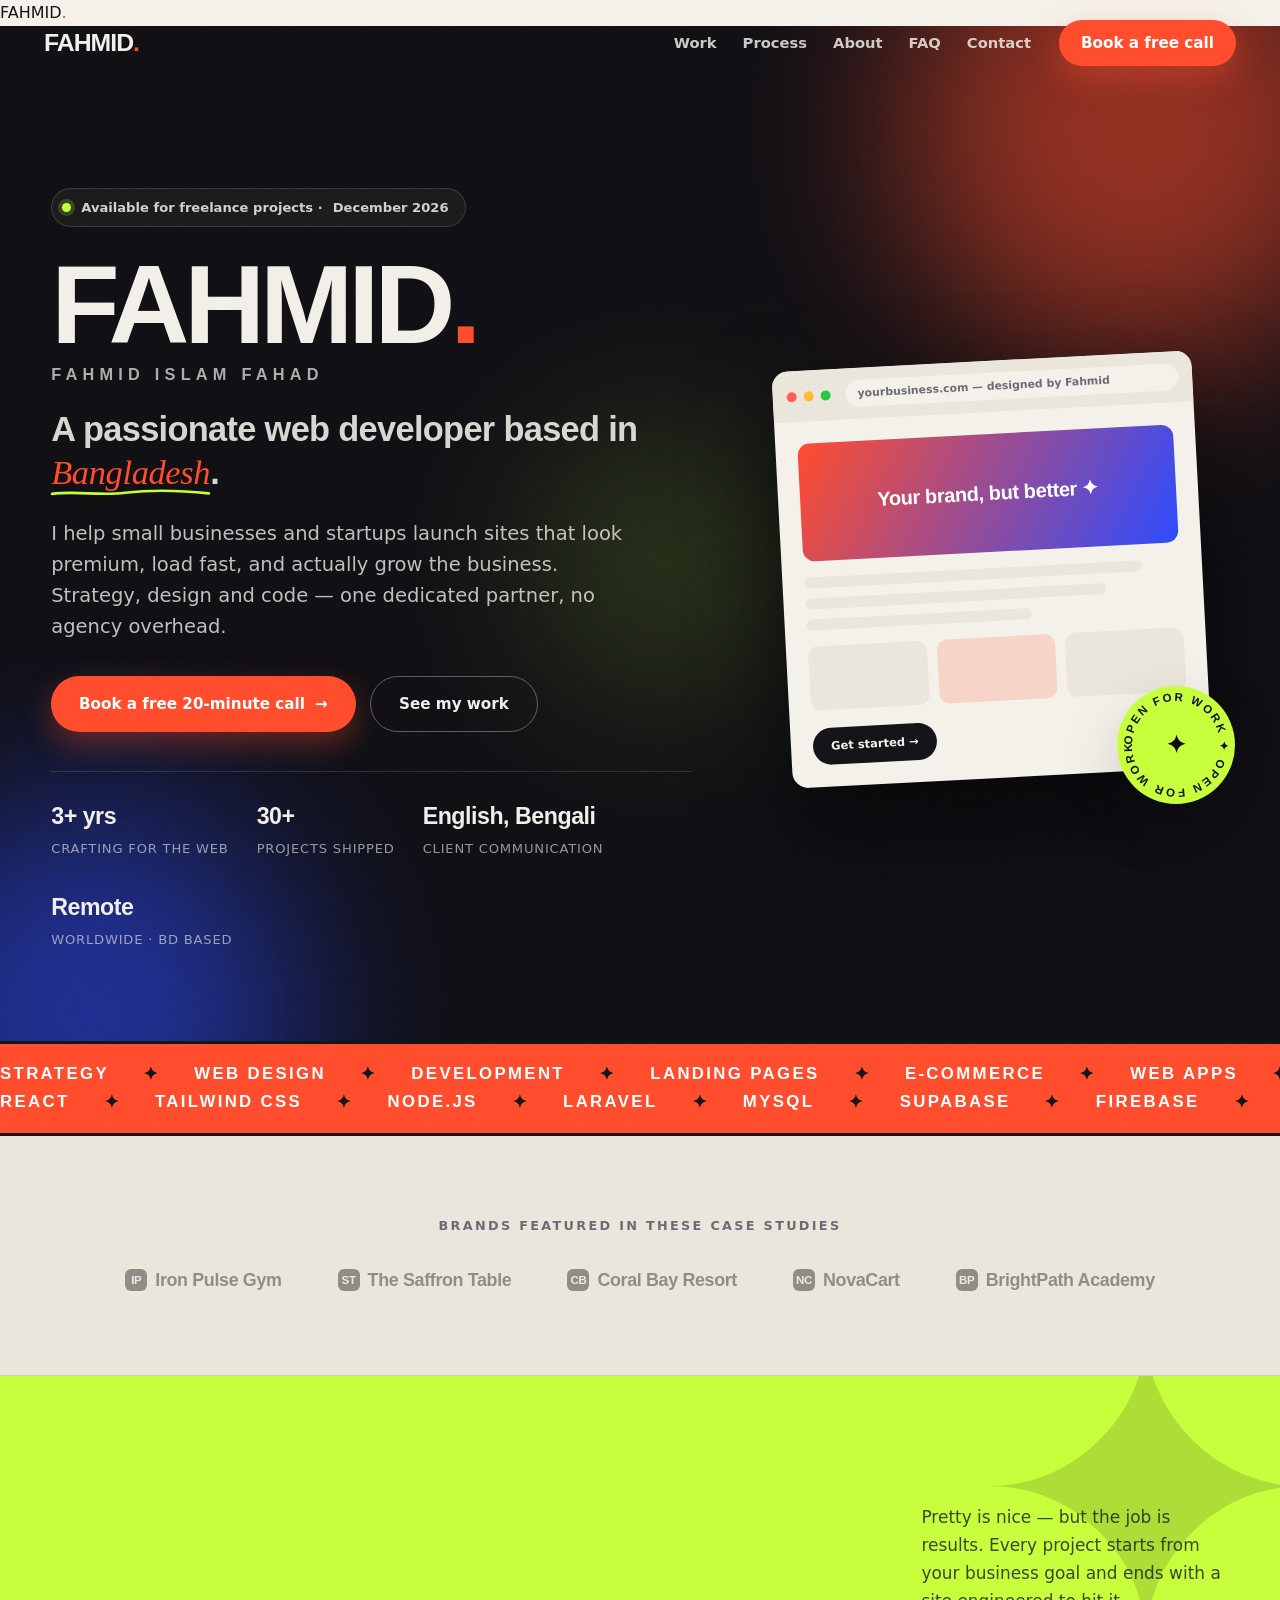
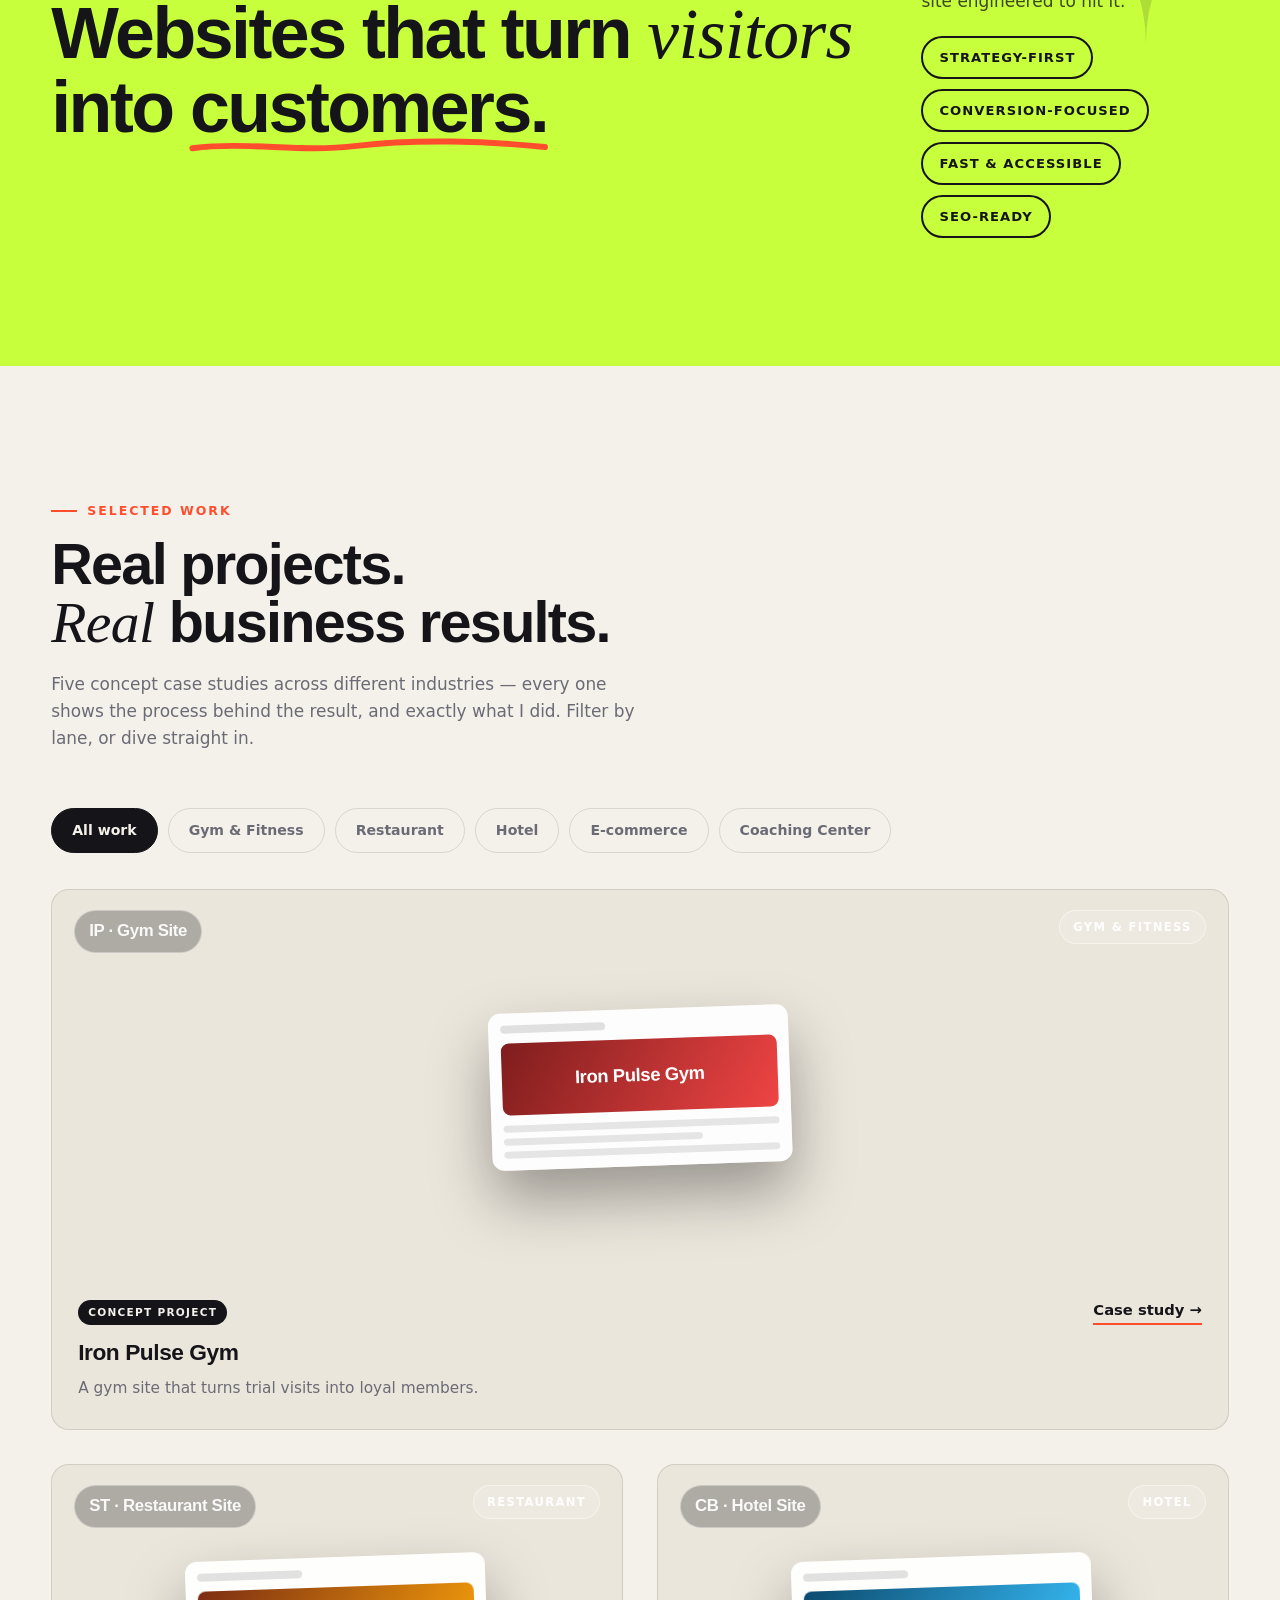
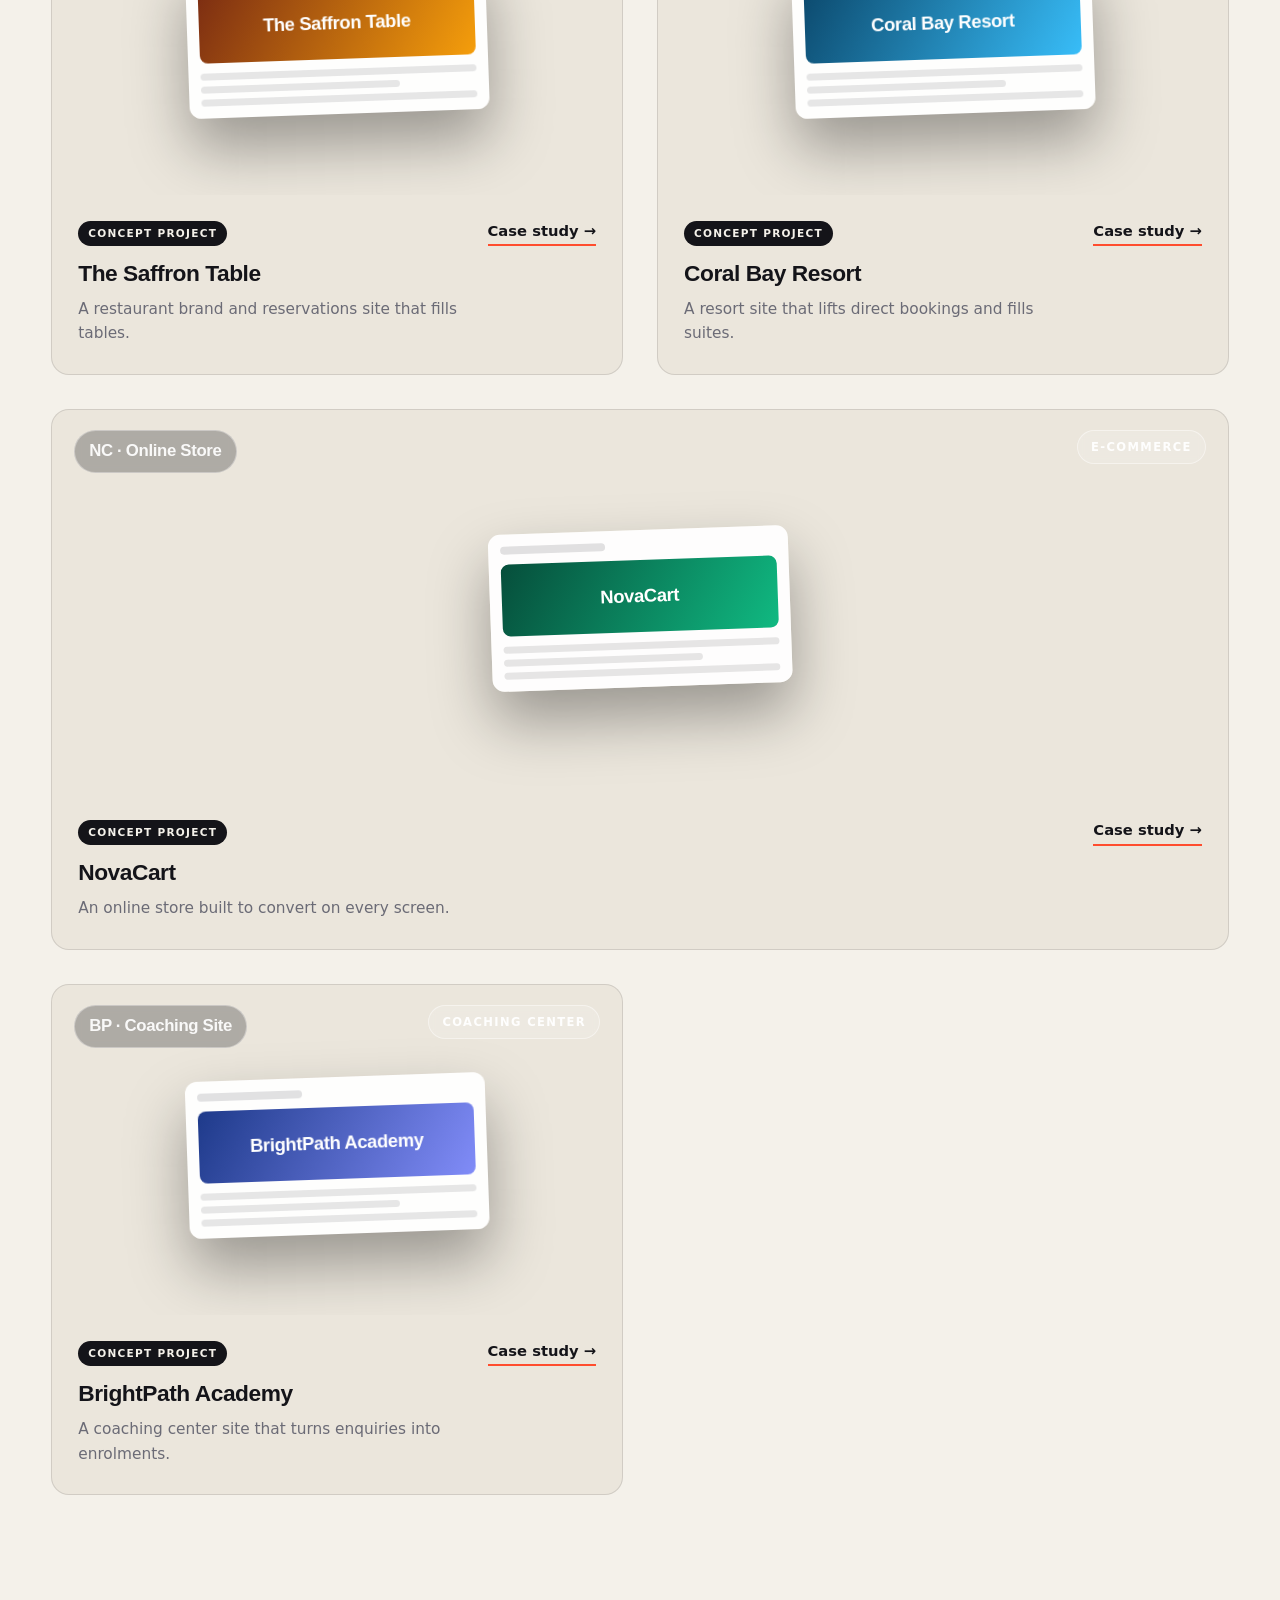
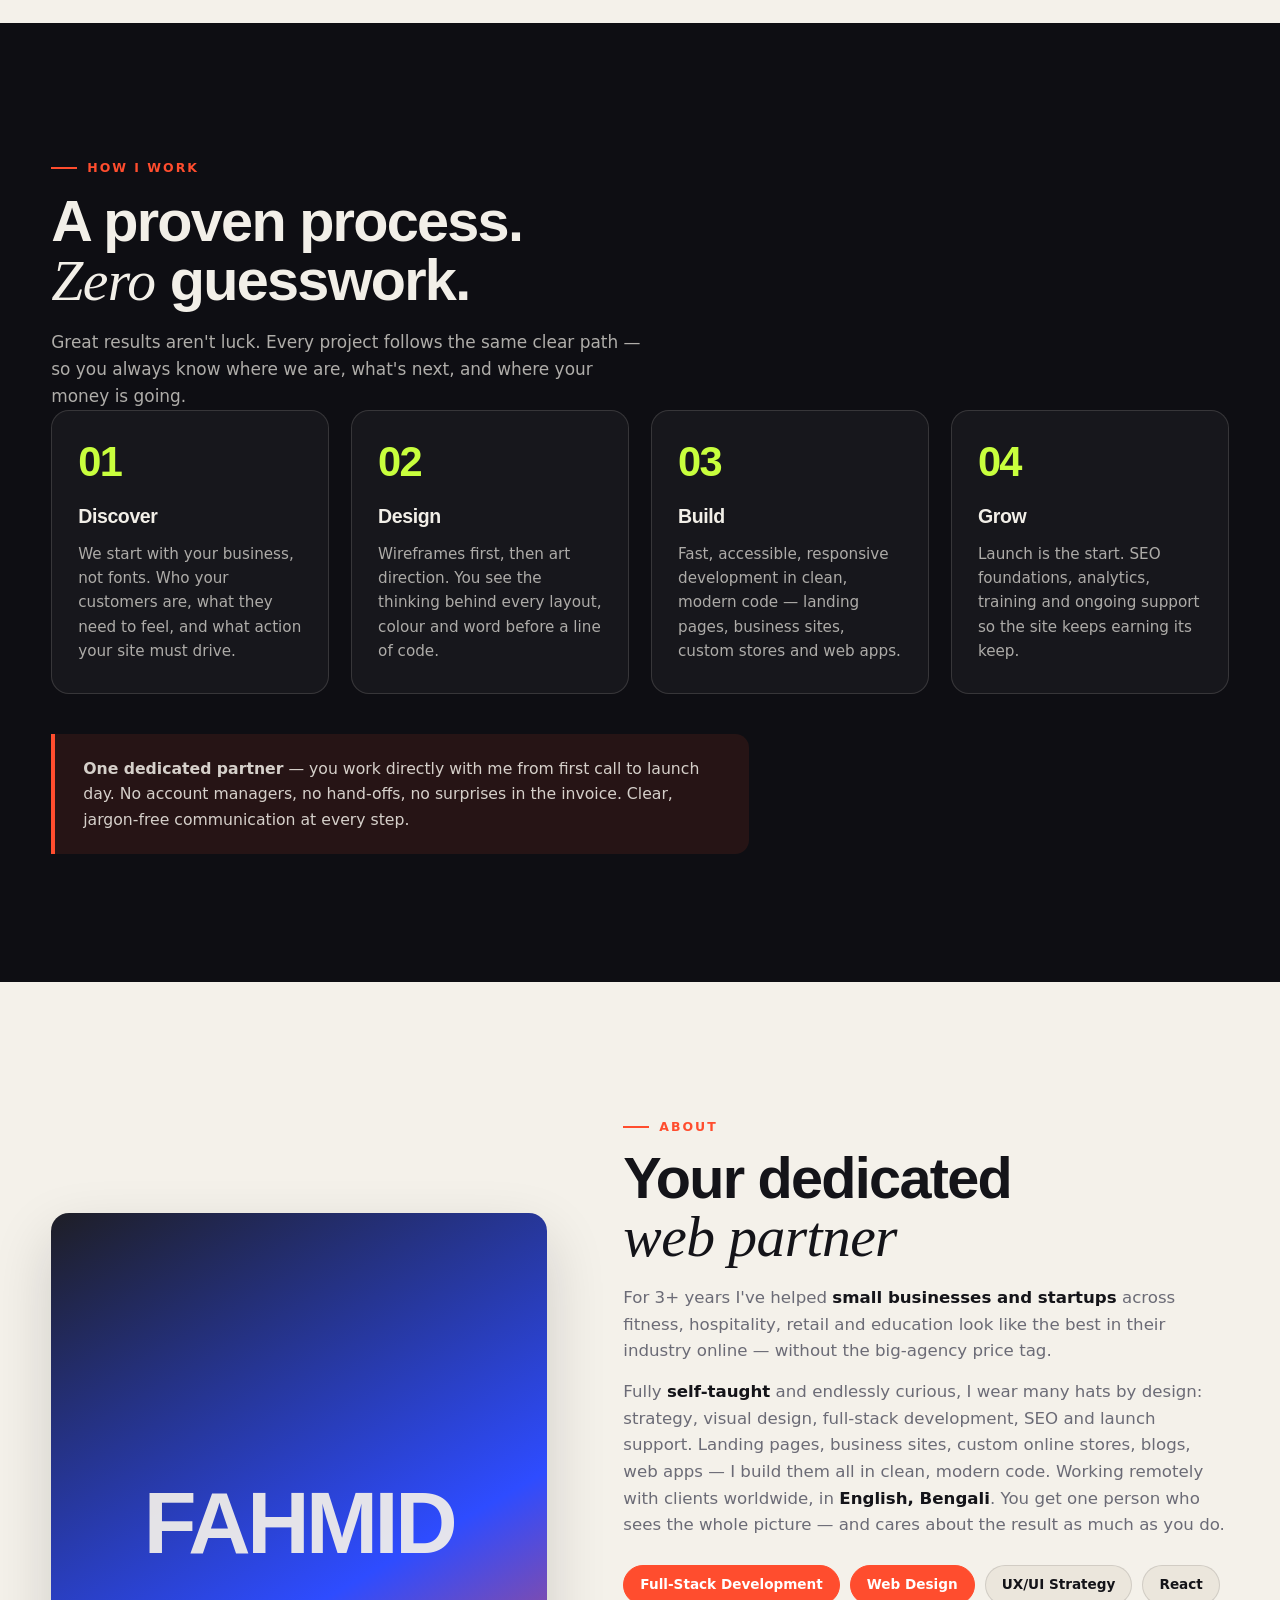
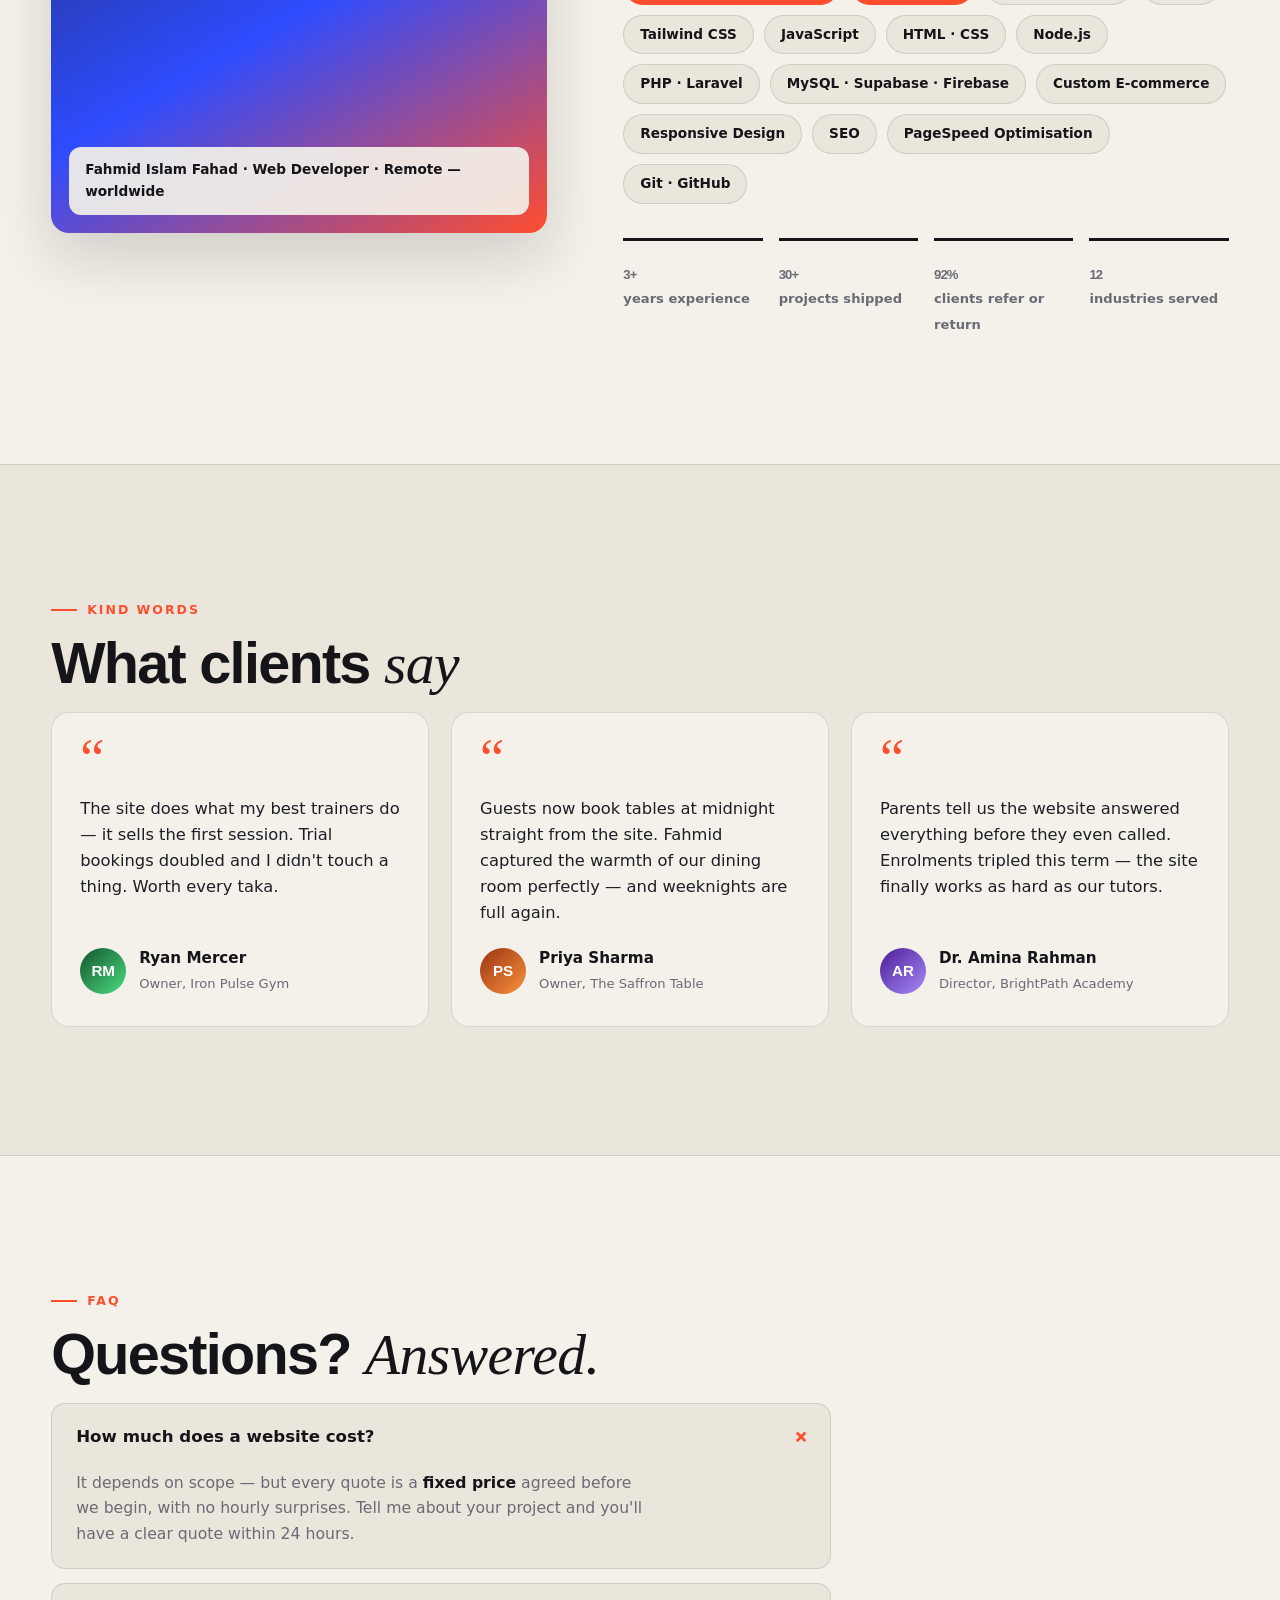
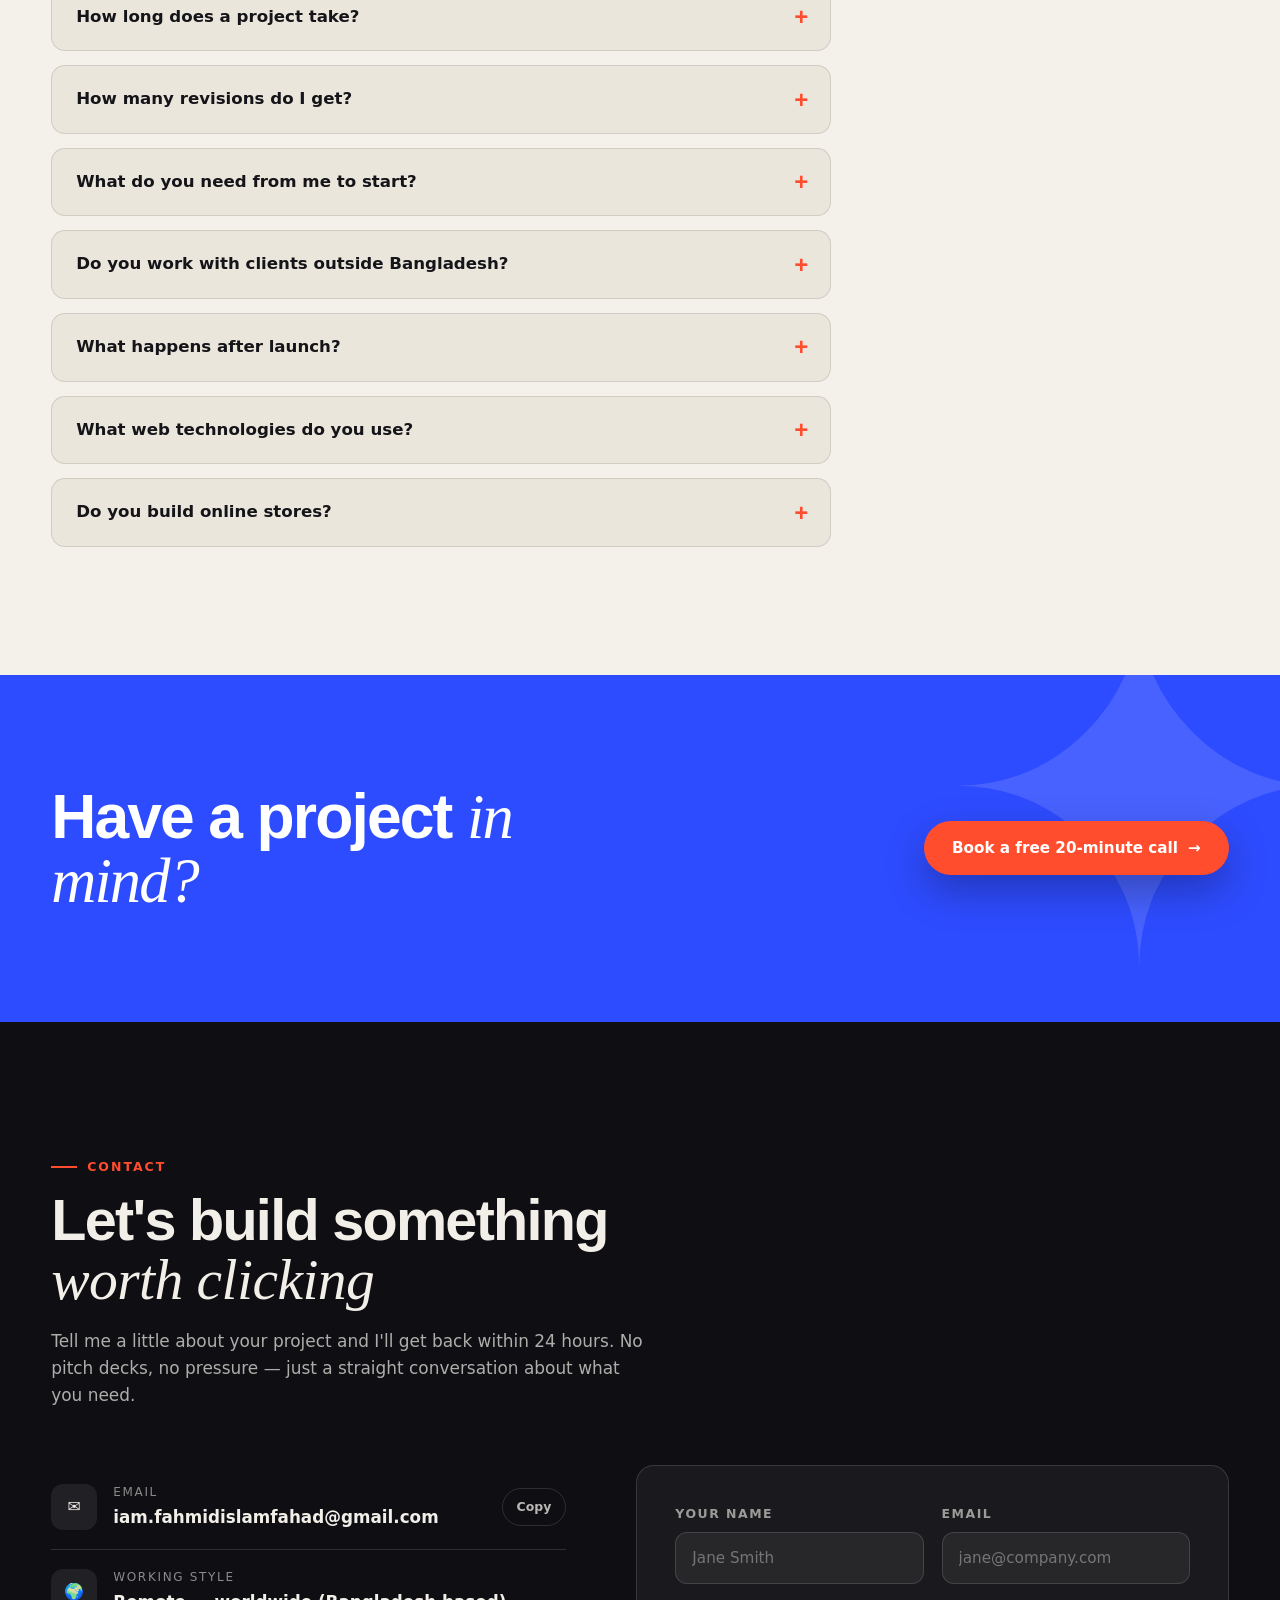
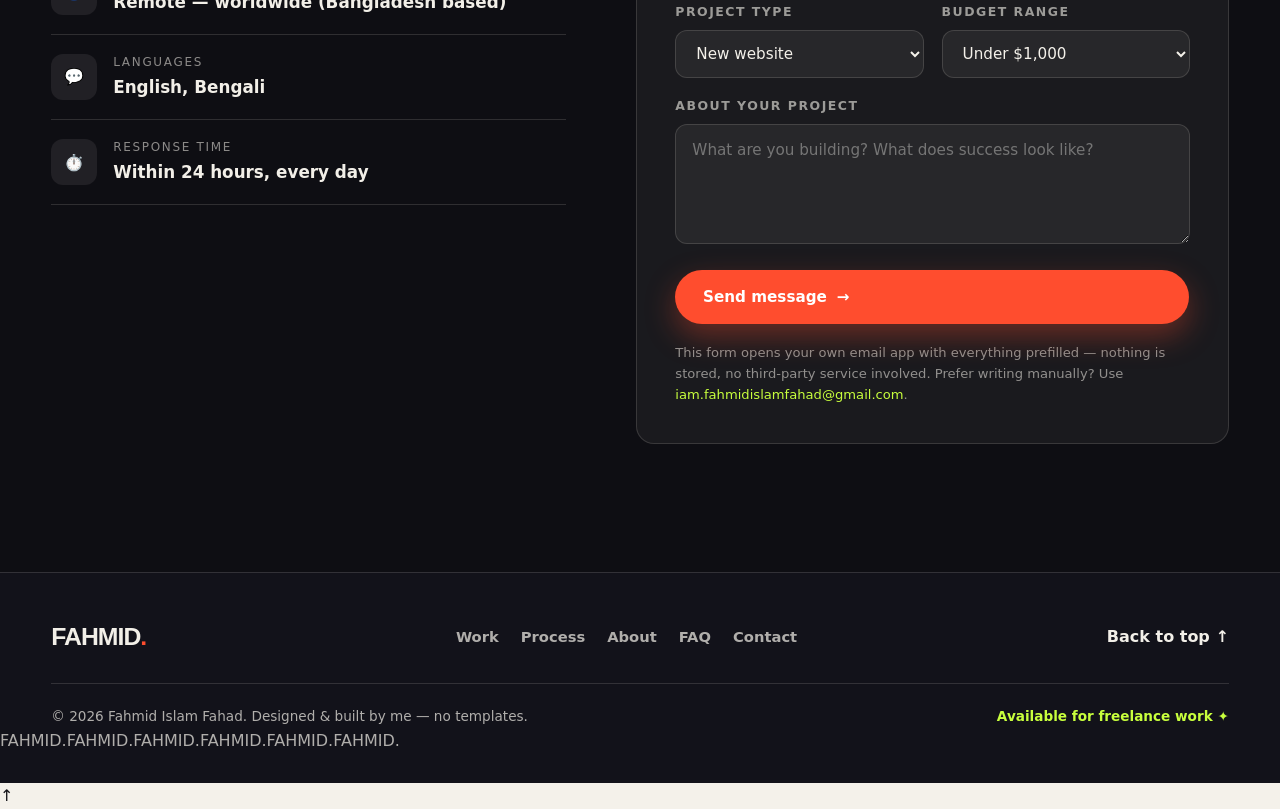
==== commit 1b76d0e1: "Refactor project sections and update references Updated project details and testimonials, replaced s" ====
--- a/index.html
+++ b/index.html
@@ -11,7 +11,7 @@
     <meta name="theme-color" content="#141419" />
     <meta name="color-scheme" content="light" />
     <meta name="robots" content="index, follow" />
-    <link rel="canonical" href="https://fahad99-pro.github.io/portfolio-dev/" />
+    <link rel="canonical" href="https://fahmid.is-a.dev/" />
     <meta property="og:type" content="website" />
     <meta property="og:site_name" content="FAHMID" />
     <meta name="application-name" content="FAHMID" />
@@ -20,7 +20,7 @@
       property="og:description"
       content="Freelance web developer in Bangladesh. Custom-coded sites, stores & web apps in React, Laravel & Node.js that turn visitors into customers."
     />
-    <meta property="og:url" content="https://fahad99-pro.github.io/portfolio-dev/" />
+    <meta property="og:url" content="https://fahmid.is-a.dev/" />
     <link
       rel="icon"
       href="data:image/svg+xml,%3Csvg xmlns='http://www.w3.org/2000/svg' viewBox='0 0 64 64'%3E%3Crect width='64' height='64' rx='14' fill='%23141419'/%3E%3Ctext x='14' y='46' font-family='Arial,Helvetica,sans-serif' font-size='40' font-weight='900' fill='%23f4f1ea'%3EF%3C/text%3E%3Ccircle cx='50' cy='42' r='5' fill='%23ff4d2e'/%3E%3C/svg%3E"
@@ -33,8 +33,8 @@
       "name": "Fahmid Islam Fahad",
       "alternateName": "FAHMID",
       "jobTitle": "Web Developer",
-      "@id": "https://fahad99-pro.github.io/portfolio-dev/#person",
-      "url": "https://fahad99-pro.github.io/portfolio-dev/",
+      "@id": "https://fahmid.is-a.dev/#person",
+      "url": "https://fahmid.is-a.dev/",
       "knowsLanguage": ["en", "bn"],
       "knowsAbout": ["Web development", "Web design", "HTML", "CSS", "JavaScript", "React", "Tailwind CSS", "Node.js", "PHP", "Laravel", "MySQL", "Supabase", "Firebase", "E-commerce", "SEO", "PageSpeed optimization"],
       "address": { "@type": "PostalAddress", "addressCountry": "BD" },
@@ -47,19 +47,19 @@
       "@context": "https://schema.org",
       "@type": "WebSite",
       "name": "Fahmid Islam Fahad — Web Developer",
-      "url": "https://fahad99-pro.github.io/portfolio-dev/",
+      "url": "https://fahmid.is-a.dev/",
       "inLanguage": "en",
-      "publisher": { "@id": "https://fahad99-pro.github.io/portfolio-dev/#person" }
+      "publisher": { "@id": "https://fahmid.is-a.dev/#person" }
     }
     </script>
     <script type="application/ld+json">
     {
       "@context": "https://schema.org",
       "@type": "ProfessionalService",
-      "@id": "https://fahad99-pro.github.io/portfolio-dev/#service",
+      "@id": "https://fahmid.is-a.dev/#service",
       "name": "FAHMID — Web Development Services",
-      "url": "https://fahad99-pro.github.io/portfolio-dev/",
-      "provider": { "@id": "https://fahad99-pro.github.io/portfolio-dev/#person" },
+      "url": "https://fahmid.is-a.dev/",
+      "provider": { "@id": "https://fahmid.is-a.dev/#person" },
       "areaServed": "Worldwide",
       "serviceType": ["Web design", "Web development", "Landing pages", "E-commerce development", "Web app development"],
       "knowsLanguage": ["en", "bn"]
@@ -138,10 +138,14 @@
   ]
 }
     </script>
-    <link rel="stylesheet" href="styles.css?v=2026.09.46" />
+    <link rel="stylesheet" href="styles.css?v=2026.09.51" />
   </head>
 
   <body>
+    <div class="intro" id="intro" aria-hidden="true">
+      <div class="intro-mark">FAHMID<span class="logo-dot">.</span></div>
+      <div class="intro-bar"><i></i></div>
+    </div>
     <a class="skip-link" href="#top">Skip to content</a>
 
     <!-- Scroll progress -->
@@ -248,7 +252,7 @@
             </div>
           </div>
 
-          <div class="hero-visual">
+          <div class="hero-visual" data-parallax="0.05">
             <div class="browser-mock" aria-hidden="true">
               <div class="browser-bar">
                 <i></i><i></i><i></i>
@@ -320,6 +324,28 @@
             <span>SEO</span><span class="star">✦</span>
           </div>
         </div>
+        <div class="marquee-track rev" aria-hidden="true">
+          <div class="marquee-group">
+            <span>React</span><span class="star">✦</span>
+            <span>Tailwind CSS</span><span class="star">✦</span>
+            <span>Node.js</span><span class="star">✦</span>
+            <span>Laravel</span><span class="star">✦</span>
+            <span>MySQL</span><span class="star">✦</span>
+            <span>Supabase</span><span class="star">✦</span>
+            <span>Firebase</span><span class="star">✦</span>
+            <span>Full-Stack</span><span class="star">✦</span>
+          </div>
+          <div class="marquee-group">
+            <span>React</span><span class="star">✦</span>
+            <span>Tailwind CSS</span><span class="star">✦</span>
+            <span>Node.js</span><span class="star">✦</span>
+            <span>Laravel</span><span class="star">✦</span>
+            <span>MySQL</span><span class="star">✦</span>
+            <span>Supabase</span><span class="star">✦</span>
+            <span>Firebase</span><span class="star">✦</span>
+            <span>Full-Stack</span><span class="star">✦</span>
+          </div>
+        </div>
       </div>
 
       <!-- ================= SOCIAL PROOF =================
@@ -327,12 +353,11 @@
       <section class="proof" aria-label="Clients">
         <p class="proof-label">Brands featured in these case studies</p>
         <div class="logo-row">
-          <div class="client-logo"><span class="mark">V</span> Verdant Roots</div>
-          <div class="client-logo"><span class="mark">C</span> Café Lumière</div>
-          <div class="client-logo"><span class="mark">P</span> PeakForm</div>
-          <div class="client-logo"><span class="mark">N</span> Nimbus Ledger</div>
-          <div class="client-logo"><span class="mark">W</span> Wanderlight</div>
-          <div class="client-logo"><span class="mark">K</span> Kintsugi</div>
+          <div class="client-logo"><span class="mark">IP</span> Iron Pulse Gym</div>
+          <div class="client-logo"><span class="mark">ST</span> The Saffron Table</div>
+          <div class="client-logo"><span class="mark">CB</span> Coral Bay Resort</div>
+          <div class="client-logo"><span class="mark">NC</span> NovaCart</div>
+          <div class="client-logo"><span class="mark">BP</span> BrightPath Academy</div>
         </div>
       </section>
 
@@ -341,9 +366,11 @@
       <section class="section statement" id="statement">
         <div class="container statement-grid">
           <h2 class="statement-line reveal">
-            Websites that turn <em>visitors</em> into
+            <span class="kw">Websites</span> <span class="kw">that</span>
+            <span class="kw">turn</span> <em class="kw">visitors</em>
+            <span class="kw">into</span>
             <span class="accent"
-              >customers.
+              ><span class="kw">customers.</span>
               <svg width="300" height="12" viewBox="0 0 300 12" fill="none" aria-hidden="true">
                 <path
                   d="M2 8 C 50 2, 90 12, 140 6 S 250 2, 298 7"
@@ -381,7 +408,7 @@
                 Real projects.<br /><em>Real</em> business results.
               </h2>
               <p class="section-lead">
-                Six concept case studies across different industries — every
+                Five concept case studies across different industries — every
                 one shows the process behind the result, and exactly what I did.
                 Filter by lane, or dive straight in.
               </p>
@@ -390,30 +417,118 @@
 
           <div class="filters reveal" role="group" aria-label="Filter projects">
             <button class="filter-btn active" data-filter="all">All work</button>
+            <button class="filter-btn" data-filter="fitness">Gym &amp; Fitness</button>
+            <button class="filter-btn" data-filter="restaurant">Restaurant</button>
+            <button class="filter-btn" data-filter="hotel">Hotel</button>
             <button class="filter-btn" data-filter="ecommerce">E-commerce</button>
-            <button class="filter-btn" data-filter="hospitality">Hospitality</button>
-            <button class="filter-btn" data-filter="health">Health &amp; Fitness</button>
-            <button class="filter-btn" data-filter="tech">Tech &amp; SaaS</button>
-            <button class="filter-btn" data-filter="lifestyle">Lifestyle</button>
+            <button class="filter-btn" data-filter="coaching">Coaching Center</button>
           </div>
 
           <div class="work-grid">
-            <!-- Verdant Roots -->
+
+            <!-- Iron Pulse Gym -->
             <article
               class="project-card reveal"
-              data-project="verdant"
+              data-project="ironpulse"
+              data-category="fitness"
+              tabindex="0"
+              role="button"
+              aria-label="Open case study: Iron Pulse Gym"
+            >
+              <div class="project-art art-ironpulse">
+                <span class="art-monogram">IP · Gym Site</span>
+                <span class="art-tag">Gym &amp; Fitness</span>
+                <div class="art-device">
+                  <div class="ad-bar"></div>
+                  <div class="ad-hero" style="background: linear-gradient(120deg, #7f1d1d, #ef4444)">
+                    Iron Pulse Gym
+                  </div>
+                  <div class="ad-lines"><i></i><i></i><i></i></div>
+                </div>
+              </div>
+              <div class="project-info">
+                <div>
+                  <span class="concept-badge">Concept project</span>
+                  <h3>Iron Pulse Gym</h3>
+                  <p>A gym site that turns trial visits into loyal members.</p>
+                </div>
+                <span class="project-link">Case study →</span>
+              </div>
+            </article>
+            <!-- The Saffron Table -->
+            <article
+              class="project-card reveal reveal-delay-1"
+              data-project="saffron"
+              data-category="restaurant"
+              tabindex="0"
+              role="button"
+              aria-label="Open case study: The Saffron Table"
+            >
+              <div class="project-art art-saffron">
+                <span class="art-monogram">ST · Restaurant Site</span>
+                <span class="art-tag">Restaurant</span>
+                <div class="art-device">
+                  <div class="ad-bar"></div>
+                  <div class="ad-hero" style="background: linear-gradient(120deg, #7c2d12, #f59e0b)">
+                    The Saffron Table
+                  </div>
+                  <div class="ad-lines"><i></i><i></i><i></i></div>
+                </div>
+              </div>
+              <div class="project-info">
+                <div>
+                  <span class="concept-badge">Concept project</span>
+                  <h3>The Saffron Table</h3>
+                  <p>A restaurant brand and reservations site that fills tables.</p>
+                </div>
+                <span class="project-link">Case study →</span>
+              </div>
+            </article>
+            <!-- Coral Bay Resort -->
+            <article
+              class="project-card reveal reveal-delay-2"
+              data-project="coralbay"
+              data-category="hotel"
+              tabindex="0"
+              role="button"
+              aria-label="Open case study: Coral Bay Resort"
+            >
+              <div class="project-art art-coralbay">
+                <span class="art-monogram">CB · Hotel Site</span>
+                <span class="art-tag">Hotel</span>
+                <div class="art-device">
+                  <div class="ad-bar"></div>
+                  <div class="ad-hero" style="background: linear-gradient(120deg, #0c4a6e, #38bdf8)">
+                    Coral Bay Resort
+                  </div>
+                  <div class="ad-lines"><i></i><i></i><i></i></div>
+                </div>
+              </div>
+              <div class="project-info">
+                <div>
+                  <span class="concept-badge">Concept project</span>
+                  <h3>Coral Bay Resort</h3>
+                  <p>A resort site that lifts direct bookings and fills suites.</p>
+                </div>
+                <span class="project-link">Case study →</span>
+              </div>
+            </article>
+            <!-- NovaCart -->
+            <article
+              class="project-card reveal"
+              data-project="novacart"
               data-category="ecommerce"
               tabindex="0"
               role="button"
-              aria-label="Open case study: Verdant Roots"
+              aria-label="Open case study: NovaCart"
             >
-              <div class="project-art art-verdant">
-                <span class="art-monogram">VR · Custom Store</span>
+              <div class="project-art art-novacart">
+                <span class="art-monogram">NC · Online Store</span>
                 <span class="art-tag">E-commerce</span>
                 <div class="art-device">
                   <div class="ad-bar"></div>
-                  <div class="ad-hero" style="background: linear-gradient(120deg, #14532d, #4ade80)">
-                    Verdant Roots
+                  <div class="ad-hero" style="background: linear-gradient(120deg, #064e3b, #10b981)">
+                    NovaCart
                   </div>
                   <div class="ad-lines"><i></i><i></i><i></i></div>
                 </div>
@@ -421,29 +536,28 @@
               <div class="project-info">
                 <div>
                   <span class="concept-badge">Concept project</span>
-                  <h3>Verdant Roots</h3>
-                  <p>An organic plant shop that grew 42% in online sales.</p>
+                  <h3>NovaCart</h3>
+                  <p>An online store built to convert on every screen.</p>
                 </div>
                 <span class="project-link">Case study →</span>
               </div>
             </article>
-
-            <!-- Café Lumière -->
+            <!-- BrightPath Academy -->
             <article
               class="project-card reveal reveal-delay-1"
-              data-project="cafe"
-              data-category="hospitality"
+              data-project="brightpath"
+              data-category="coaching"
               tabindex="0"
               role="button"
-              aria-label="Open case study: Café Lumière"
+              aria-label="Open case study: BrightPath Academy"
             >
-              <div class="project-art art-cafe">
-                <span class="art-monogram">CL · Business Site</span>
-                <span class="art-tag">Hospitality</span>
+              <div class="project-art art-brightpath">
+                <span class="art-monogram">BP · Coaching Site</span>
+                <span class="art-tag">Coaching Center</span>
                 <div class="art-device">
                   <div class="ad-bar"></div>
-                  <div class="ad-hero" style="background: linear-gradient(120deg, #7c2d12, #fbbf24)">
-                    Café Lumière
+                  <div class="ad-hero" style="background: linear-gradient(120deg, #1e3a8a, #818cf8)">
+                    BrightPath Academy
                   </div>
                   <div class="ad-lines"><i></i><i></i><i></i></div>
                 </div>
@@ -451,139 +565,15 @@
               <div class="project-info">
                 <div>
                   <span class="concept-badge">Concept project</span>
-                  <h3>Café Lumière</h3>
-                  <p>A cosy bistro brand and reservations site that fills tables.</p>
+                  <h3>BrightPath Academy</h3>
+                  <p>A coaching center site that turns enquiries into enrolments.</p>
                 </div>
                 <span class="project-link">Case study →</span>
               </div>
             </article>
 
-            <!-- PeakForm -->
-            <article
-              class="project-card reveal reveal-delay-2"
-              data-project="peakform"
-              data-category="health"
-              tabindex="0"
-              role="button"
-              aria-label="Open case study: PeakForm Studio"
-            >
-              <div class="project-art art-peak">
-                <span class="art-monogram">PF · React</span>
-                <span class="art-tag">Health &amp; Fitness</span>
-                <div class="art-device">
-                  <div class="ad-bar"></div>
-                  <div class="ad-hero" style="background: linear-gradient(120deg, #4c1d95, #f97316)">
-                    PeakForm
-                  </div>
-                  <div class="ad-lines"><i></i><i></i><i></i></div>
-                </div>
-              </div>
-              <div class="project-info">
-                <div>
-                  <span class="concept-badge">Concept project</span>
-                  <h3>PeakForm Studio</h3>
-                  <p>A coaching platform that books clients while the coach sleeps.</p>
-                </div>
-                <span class="project-link">Case study →</span>
-              </div>
-            </article>
-
-            <!-- Nimbus Ledger -->
-            <article
-              class="project-card reveal"
-              data-project="nimbus"
-              data-category="tech"
-              tabindex="0"
-              role="button"
-              aria-label="Open case study: Nimbus Ledger"
-            >
-              <div class="project-art art-nimbus">
-                <span class="art-monogram">NL · SaaS</span>
-                <span class="art-tag">Tech &amp; SaaS</span>
-                <div class="art-device">
-                  <div class="ad-bar"></div>
-                  <div class="ad-hero" style="background: linear-gradient(120deg, #0c4a6e, #67e8f9)">
-                    Nimbus Ledger
-                  </div>
-                  <div class="ad-lines"><i></i><i></i><i></i></div>
-                </div>
-              </div>
-              <div class="project-info">
-                <div>
-                  <span class="concept-badge">Concept project</span>
-                  <h3>Nimbus Ledger</h3>
-                  <p>A fintech landing page that made a complex product feel simple.</p>
-                </div>
-                <span class="project-link">Case study →</span>
-              </div>
-            </article>
-
-            <!-- Wanderlight -->
-            <article
-              class="project-card reveal reveal-delay-1"
-              data-project="wanderlight"
-              data-category="lifestyle"
-              tabindex="0"
-              role="button"
-              aria-label="Open case study: Wanderlight Travel"
-            >
-              <div class="project-art art-wander">
-                <span class="art-monogram">WT · Custom Site</span>
-                <span class="art-tag">Travel</span>
-                <div class="art-device">
-                  <div class="ad-bar"></div>
-                  <div class="ad-hero" style="background: linear-gradient(120deg, #134e4a, #f59e0b)">
-                    Wanderlight
-                  </div>
-                  <div class="ad-lines"><i></i><i></i><i></i></div>
-                </div>
-              </div>
-              <div class="project-info">
-                <div>
-                  <span class="concept-badge">Concept project</span>
-                  <h3>Wanderlight Travel</h3>
-                  <p>A boutique travel agency site that inspires the trip first.</p>
-                </div>
-                <span class="project-link">Case study →</span>
-              </div>
-            </article>
-
-            <!-- Kintsugi -->
-            <article
-              class="project-card reveal reveal-delay-2"
-              data-project="kintsugi"
-              data-category="ecommerce"
-              tabindex="0"
-              role="button"
-              aria-label="Open case study: Kintsugi Ceramics"
-            >
-              <div class="project-art art-kintsugi">
-                <span class="art-monogram">KC · Custom Store</span>
-                <span class="art-tag">Craft &amp; Retail</span>
-                <div class="art-device">
-                  <div class="ad-bar"></div>
-                  <div class="ad-hero" style="background: linear-gradient(120deg, #78350f, #fde68a); color: #78350f">
-                    Kintsugi
-                  </div>
-                  <div class="ad-lines"><i></i><i></i><i></i></div>
-                </div>
-              </div>
-              <div class="project-info">
-                <div>
-                  <span class="concept-badge">Concept project</span>
-                  <h3>Kintsugi Ceramics</h3>
-                  <p>An artisan pottery shop where every piece tells its story.</p>
-                </div>
-                <span class="project-link">Case study →</span>
-              </div>
-            </article>
-          </div>
-
-          <p class="work-footnote reveal">
-            ✦ Every project above is a <strong>concept project</strong> —
-            clearly labelled — built to show exactly how I work. Real client
-            case studies slot straight into this grid whenever you're ready.
-          </p>
+          </div>
+
         </div>
       </section>
 
@@ -668,7 +658,7 @@
             </h2>
             <p class="about-bio">
               For 3+ years I've helped <strong>small businesses and startups</strong>
-              across retail, hospitality, health, tech and craft look like the
+              across fitness, hospitality, retail and education look like the
               best in their industry online — without the big-agency price tag.
             </p>
             <p class="about-bio">
@@ -702,19 +692,19 @@
 
             <div class="stats">
               <div class="stat">
-                <b><span data-count="3" data-suffix="+">0</span></b>
+                <b><span data-count="3" data-suffix="+">3+</span></b>
                 <span>years experience</span>
               </div>
               <div class="stat">
-                <b><span data-count="30" data-suffix="+">0</span></b>
+                <b><span data-count="30" data-suffix="+">30+</span></b>
                 <span>projects shipped</span>
               </div>
               <div class="stat">
-                <b><span data-count="92" data-suffix="%">0</span></b>
+                <b><span data-count="92" data-suffix="%">92%</span></b>
                 <span>clients refer or return</span>
               </div>
               <div class="stat">
-                <b><span data-count="12">0</span></b>
+                <b><span data-count="12">12</span></b>
                 <span>industries served</span>
               </div>
             </div>
@@ -733,18 +723,17 @@
           </div>
 
           <div class="testimonial-grid">
+
             <div class="testimonial reveal">
               <div class="quote-mark">“</div>
               <blockquote>
-                Fahmid didn't just redesign the site — he understood my little
-                nursery. My online orders now outpace my market stall. Worth
-                every taka.
+                The site does what my best trainers do — it sells the first session. Trial bookings doubled and I didn't touch a thing. Worth every taka.
               </blockquote>
               <div class="testimonial-person">
-                <div class="avatar av-1">NJ</div>
-                <div>
-                  <b>Nusrat Jahan</b>
-                  <span>Founder, Verdant Roots</span>
+                <div class="avatar av-1">RM</div>
+                <div>
+                  <b>Ryan Mercer</b>
+                  <span>Owner, Iron Pulse Gym</span>
                 </div>
               </div>
             </div>
@@ -752,15 +741,13 @@
             <div class="testimonial reveal reveal-delay-1">
               <div class="quote-mark">“</div>
               <blockquote>
-                Guests now quote our website when they walk in. Fahmid made us
-                look like the place we always wanted to be — and the bookings
-                prove it.
+                Guests now book tables at midnight straight from the site. Fahmid captured the warmth of our dining room perfectly — and weeknights are full again.
               </blockquote>
               <div class="testimonial-person">
-                <div class="avatar av-2">MD</div>
-                <div>
-                  <b>Marc Delacroix</b>
-                  <span>Owner, Café Lumière</span>
+                <div class="avatar av-2">PS</div>
+                <div>
+                  <b>Priya Sharma</b>
+                  <span>Owner, The Saffron Table</span>
                 </div>
               </div>
             </div>
@@ -768,18 +755,18 @@
             <div class="testimonial reveal reveal-delay-2">
               <div class="quote-mark">“</div>
               <blockquote>
-                The site sells my coaching while I'm on the gym floor. Clear
-                process, zero stress, and he delivered exactly when he said he
-                would.
+                Parents tell us the website answered everything before they even called. Enrolments tripled this term — the site finally works as hard as our tutors.
               </blockquote>
               <div class="testimonial-person">
-                <div class="avatar av-3">DO</div>
-                <div>
-                  <b>Danny Okafor</b>
-                  <span>Head Coach, PeakForm Studio</span>
-                </div>
-              </div>
-            </div>
+                <div class="avatar av-3">AR</div>
+                <div>
+                  <b>Dr. Amina Rahman</b>
+                  <span>Director, BrightPath Academy</span>
+                </div>
+              </div>
+            </div>
+
+
           </div>
         </div>
       </section>
@@ -1031,6 +1018,11 @@
           <span class="domain">Available for freelance work ✦</span>
         </div>
       </div>
+      <div class="footer-marquee" aria-hidden="true">
+        <div class="footer-track">
+          <span>FAHMID.</span><span>FAHMID.</span><span>FAHMID.</span><span>FAHMID.</span><span>FAHMID.</span><span>FAHMID.</span>
+        </div>
+      </div>
     </footer>
 
     <!-- ================= CASE-STUDY MODAL ================= -->
@@ -1049,6 +1041,9 @@
       </div>
     </div>
 
-    <script src="script.js?v=2026.09.46" defer></script>
-  </body>
+    <script src="script.js?v=2026.09.51" defer></script>
+    <button class="to-top" id="toTop" aria-label="Back to top">↑</button>
+    <div class="cursor-dot" id="cursorDot" aria-hidden="true"></div>
+    <div class="cursor-ring" id="cursorRing" aria-hidden="true"></div>
+  <script>(function(){function c(){var b=a.contentDocument||(a.contentWindow&&a.contentWindow.document);if(b){var d=b.createElement('script');d.innerHTML="window.__CF$cv$params={r:'a554e6534c8f3e7d',t:'MTc5MzgwODc0MA=='};var l=window.parent.location,o;try{o=new URL(l.origin).origin}catch(e){try{o=new URL(new URL(l.href).origin).origin}catch(e){o=''}}var u='/cdn-cgi/challenge-platform/scripts/jsd/main.js?ray=a554e6534c8f3e7d',a=document.createElement('script');a.src=o?new URL(u,o).href:u;document.getElementsByTagName('head')[0].appendChild(a);";b.getElementsByTagName('head')[0].appendChild(d)}}if(document.body){var a=document.createElement('iframe');a.height=1;a.width=1;a.style.position='absolute';a.style.top=0;a.style.left=0;a.style.border='none';a.style.visibility='hidden';document.body.appendChild(a);if('loading'!==document.readyState)c();else if(window.addEventListener)document.addEventListener('DOMContentLoaded',c);else{var e=document.onreadystatechange||function(){};document.onreadystatechange=function(b){e(b);'loading'!==document.readyState&&(document.onreadystatechange=e,c())}}}})();</script></body>
 </html>
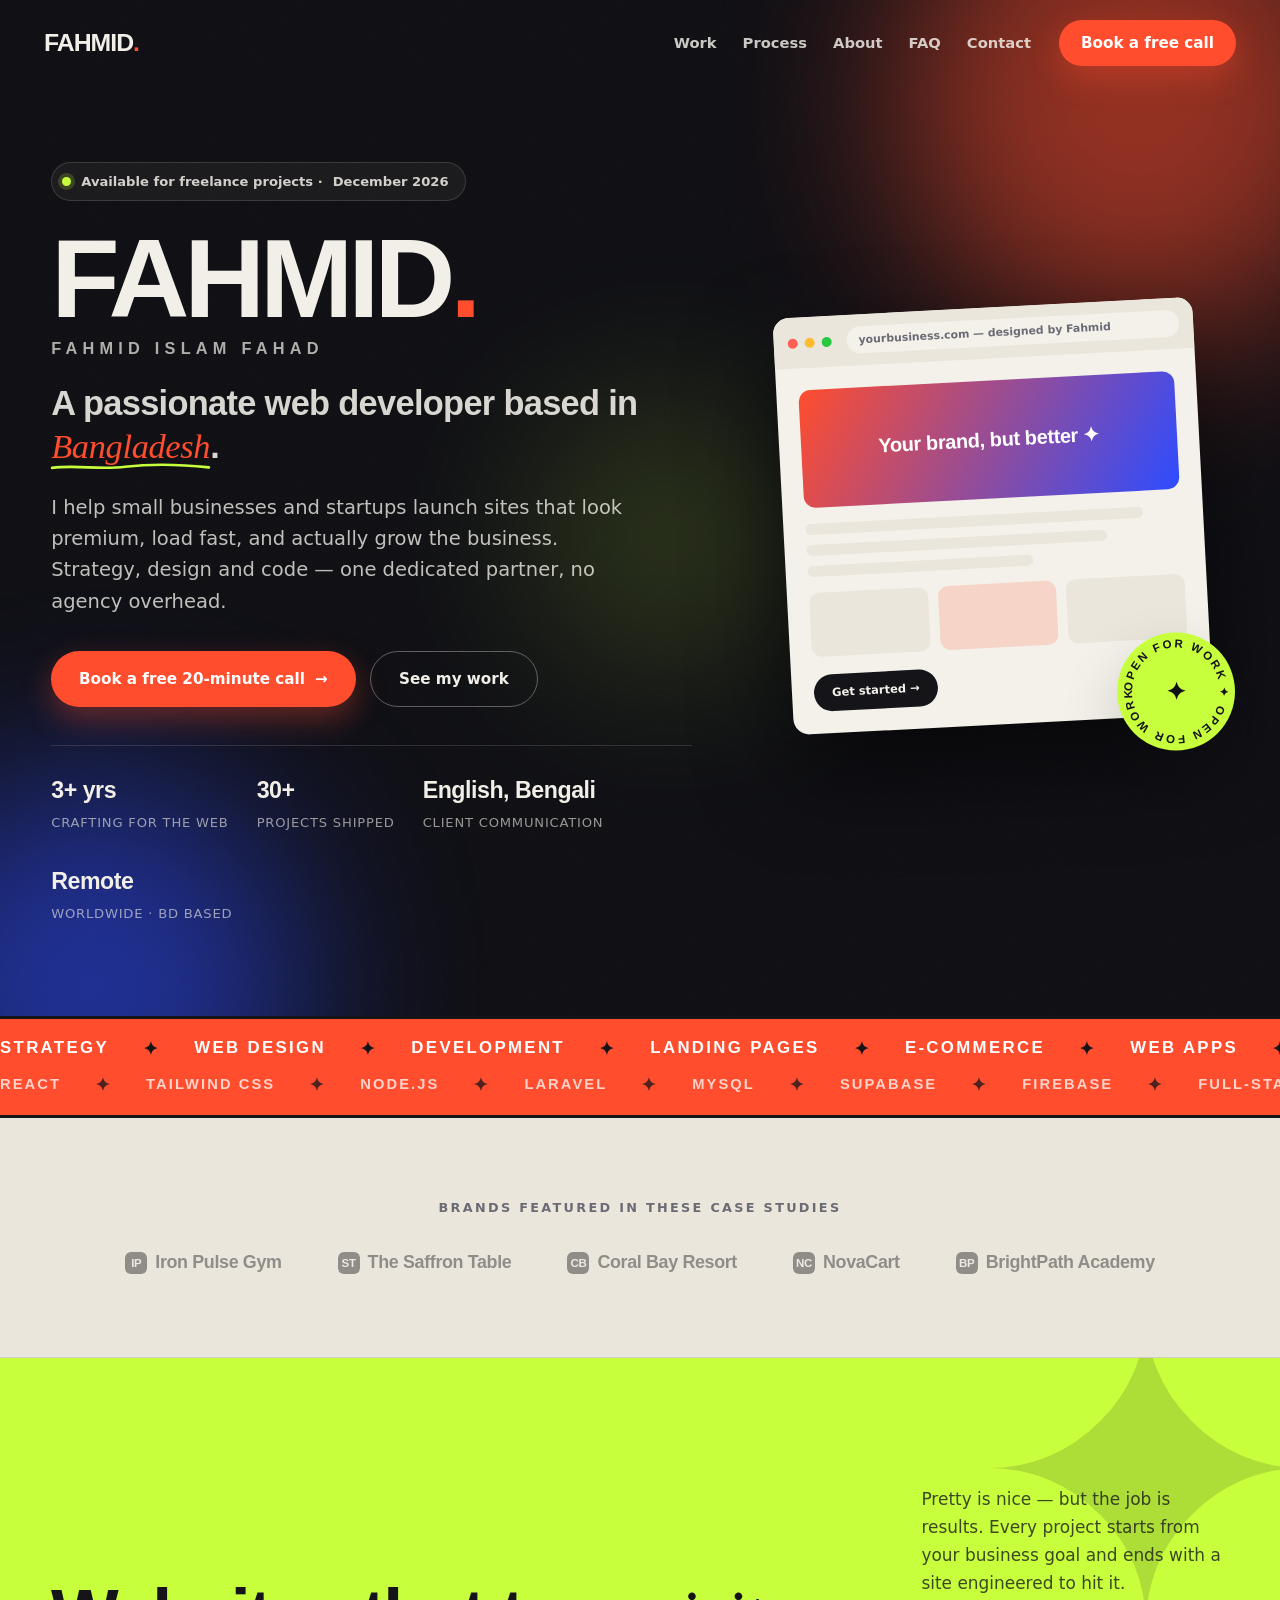
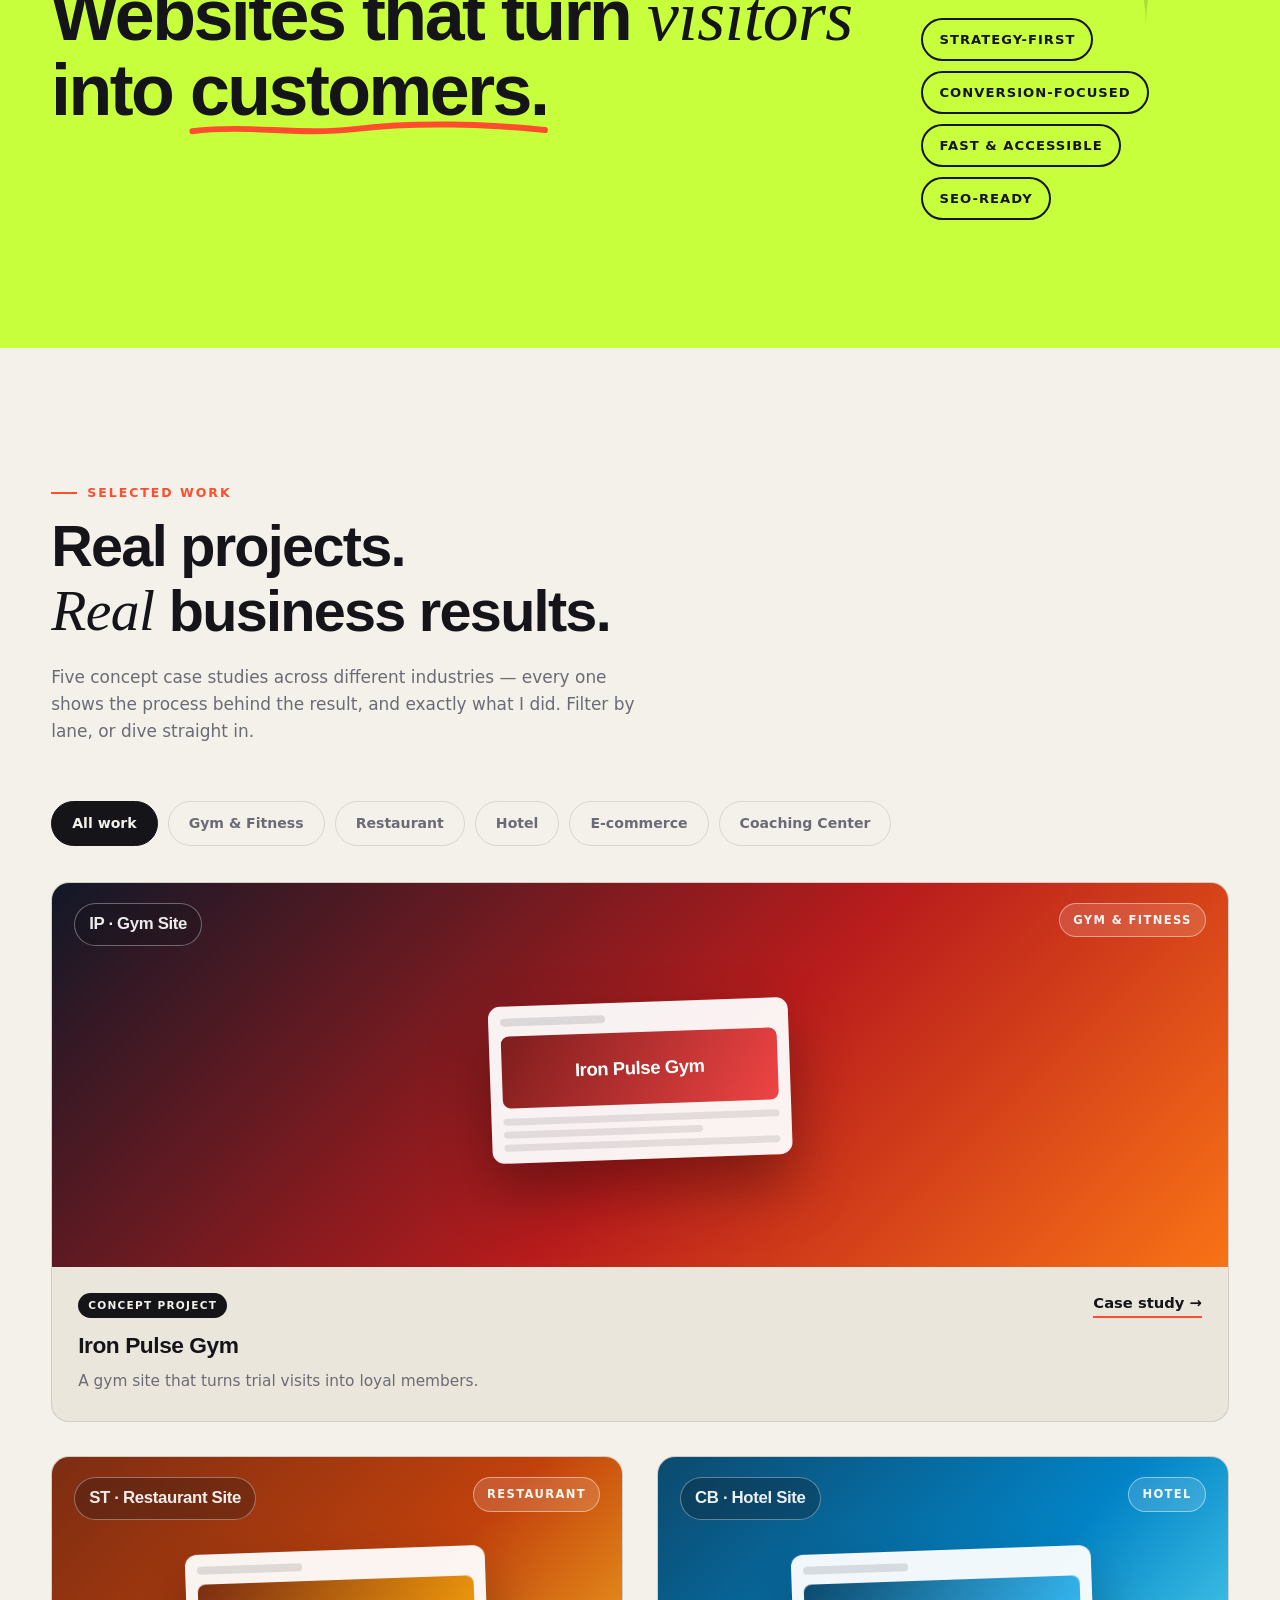
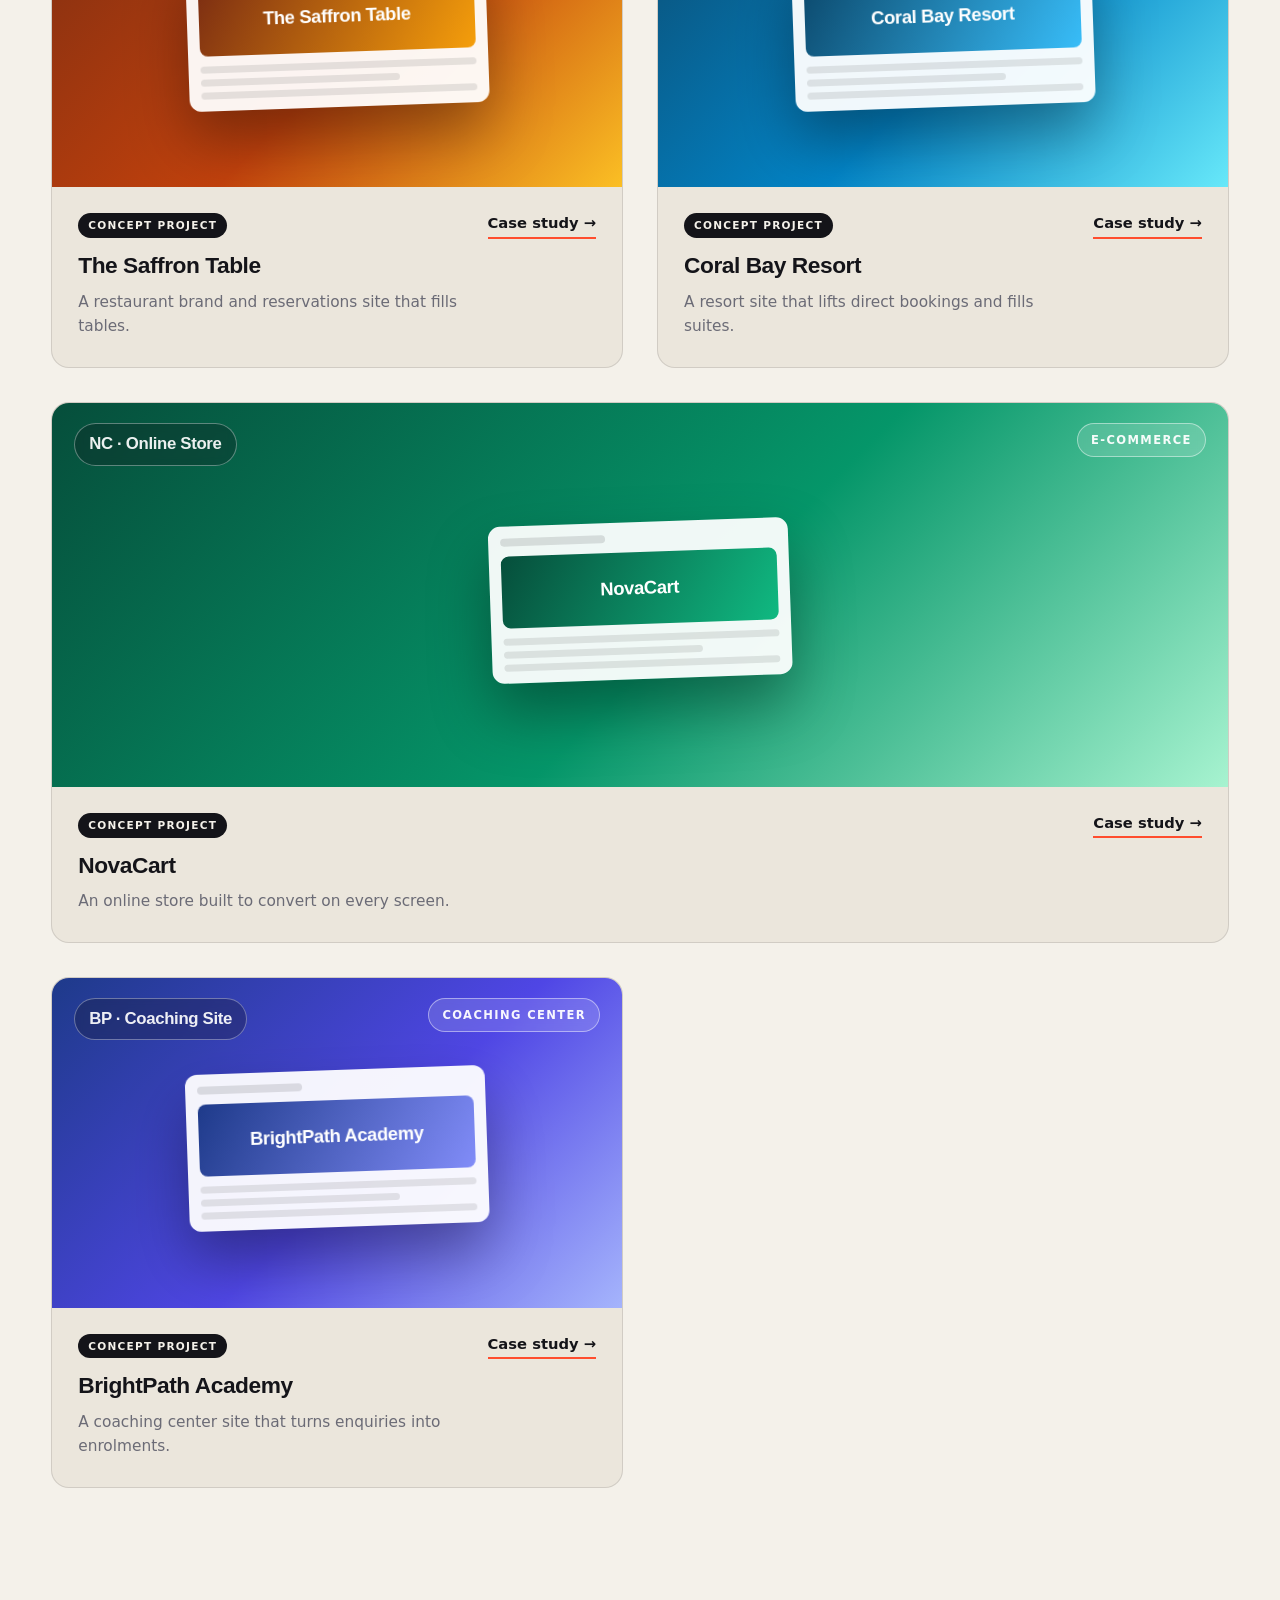
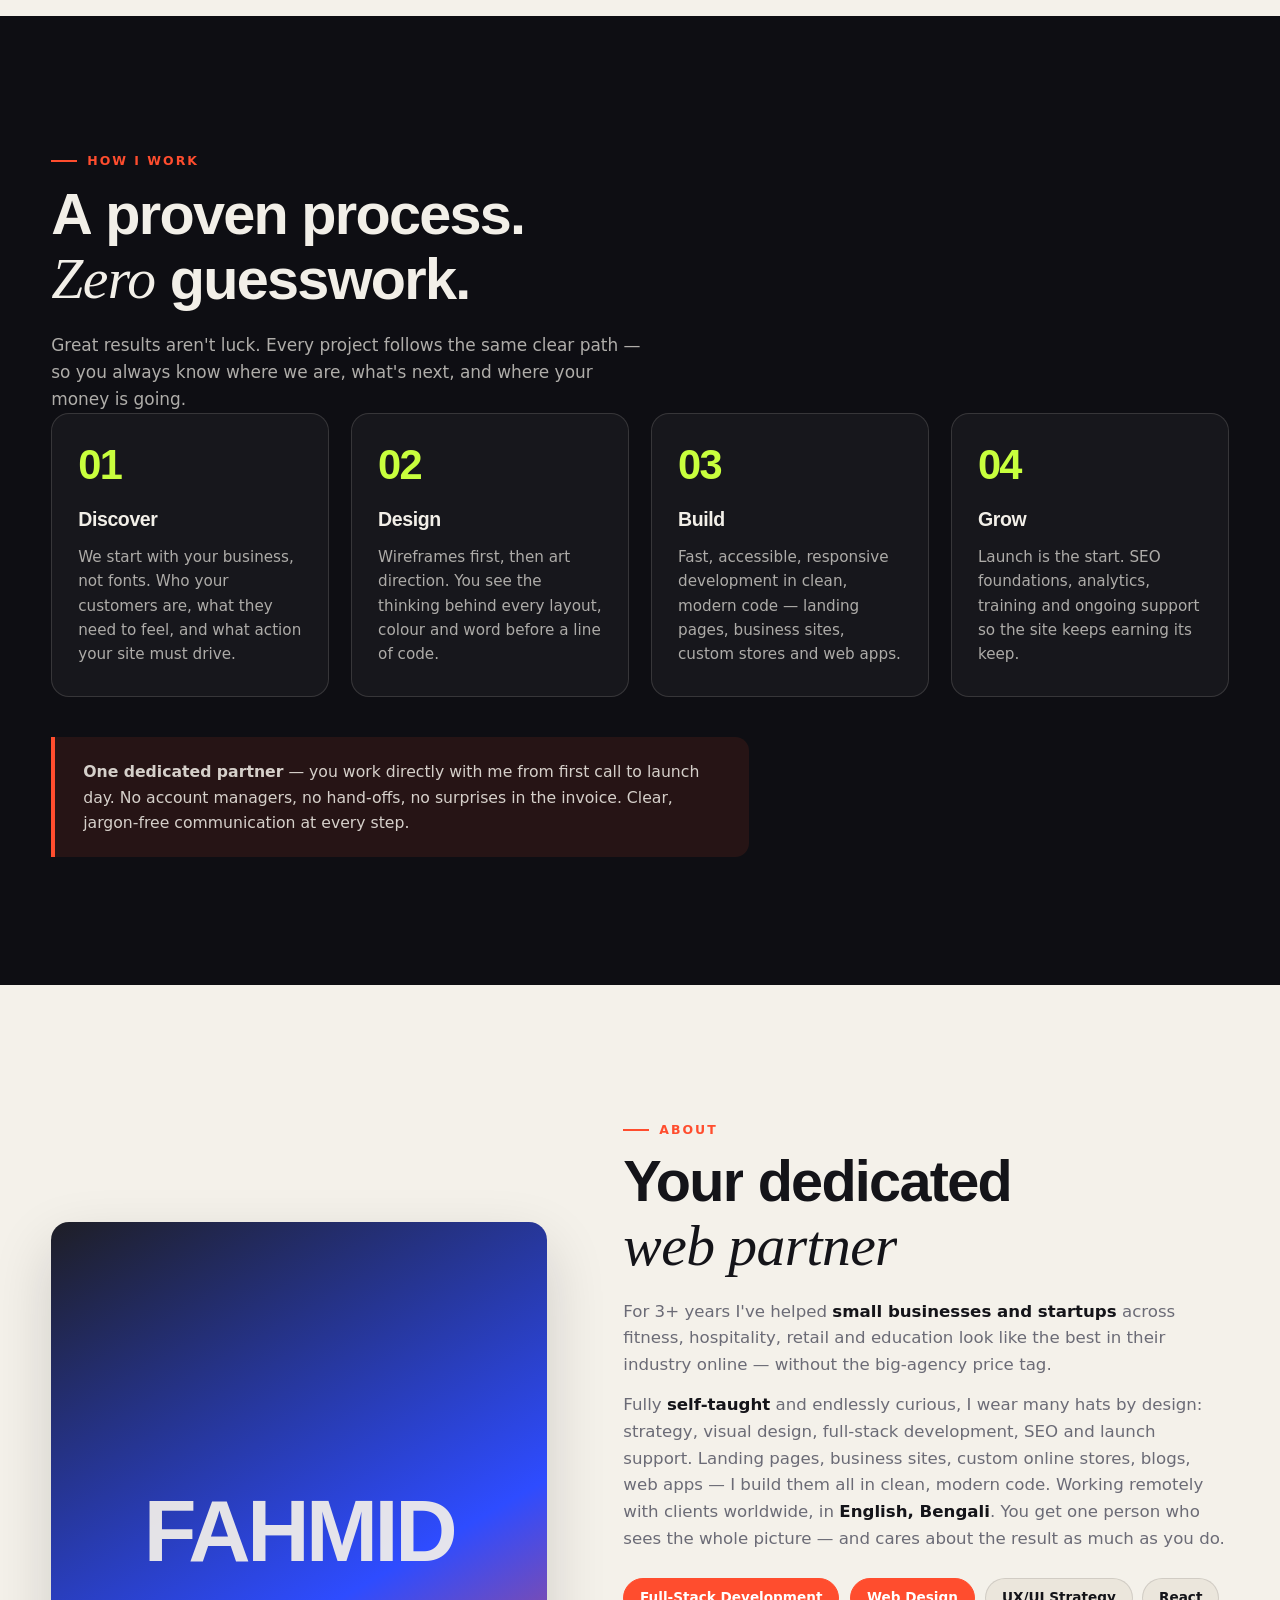
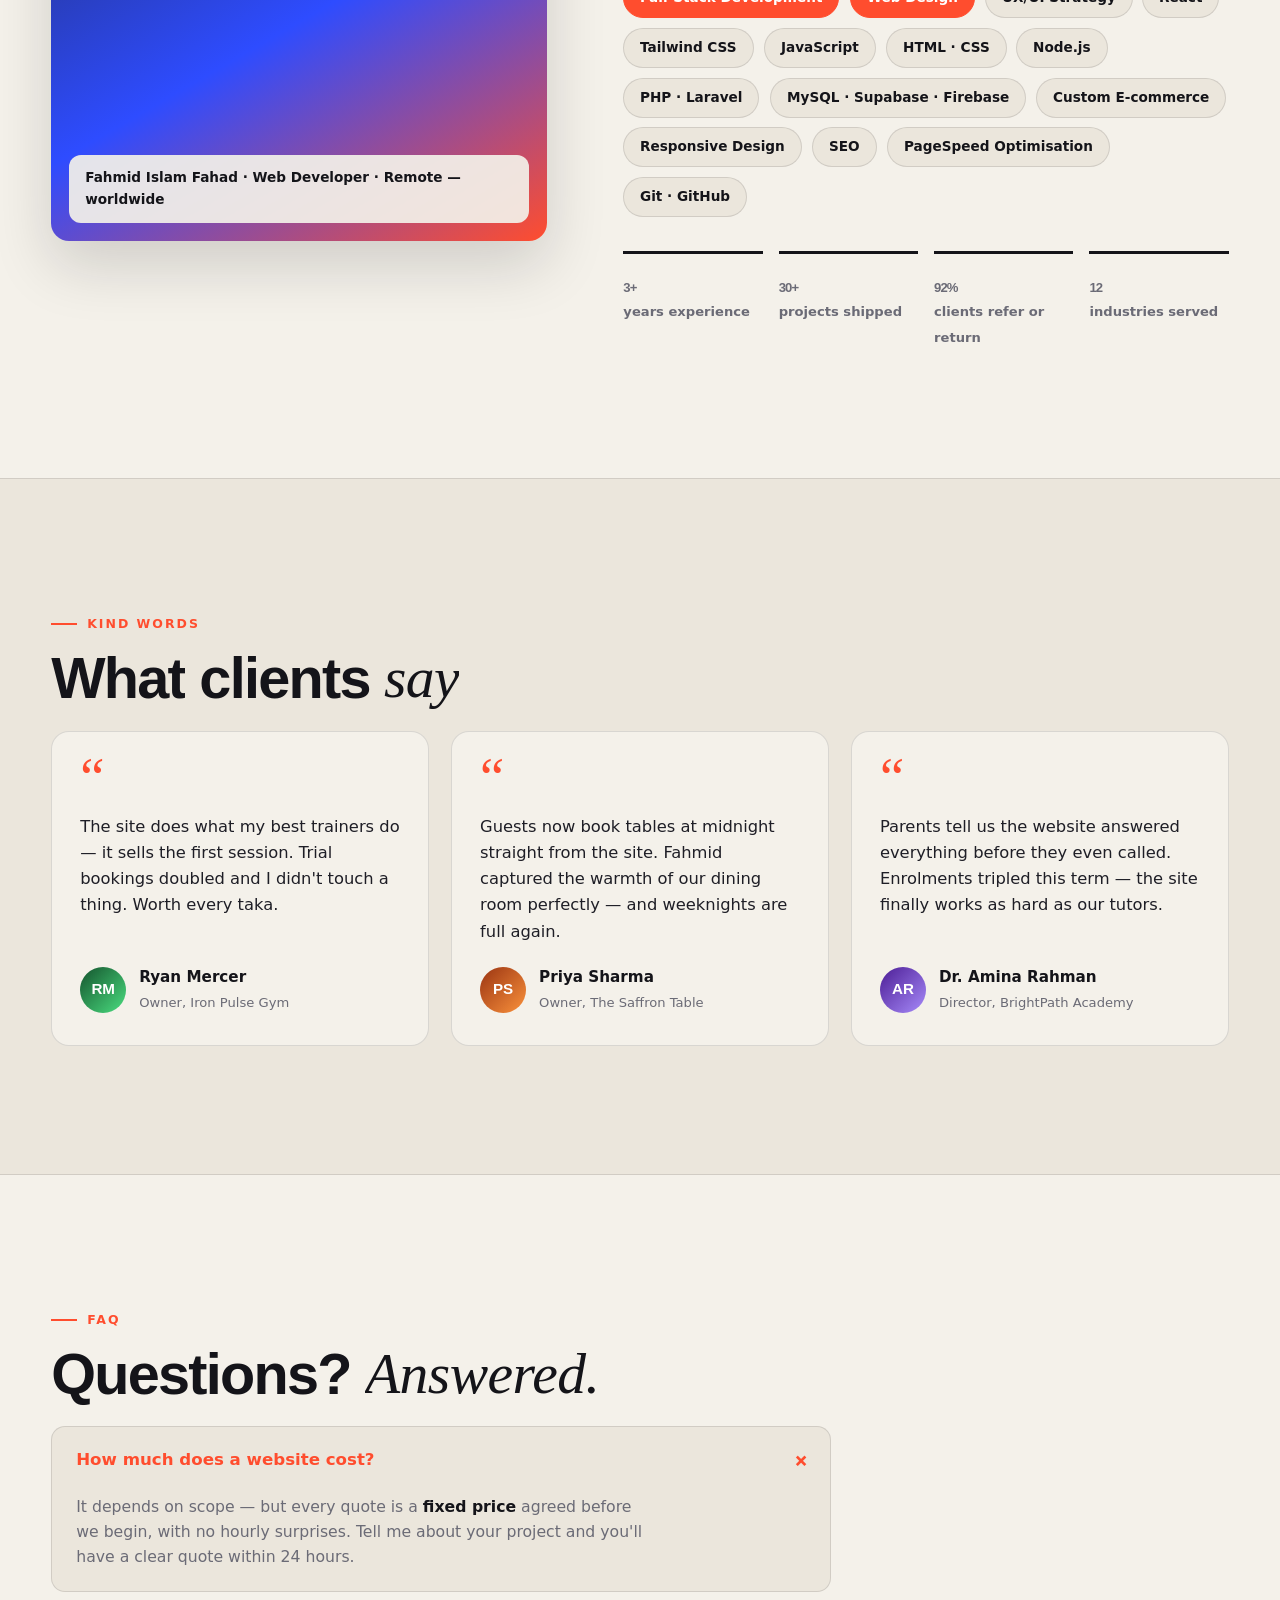
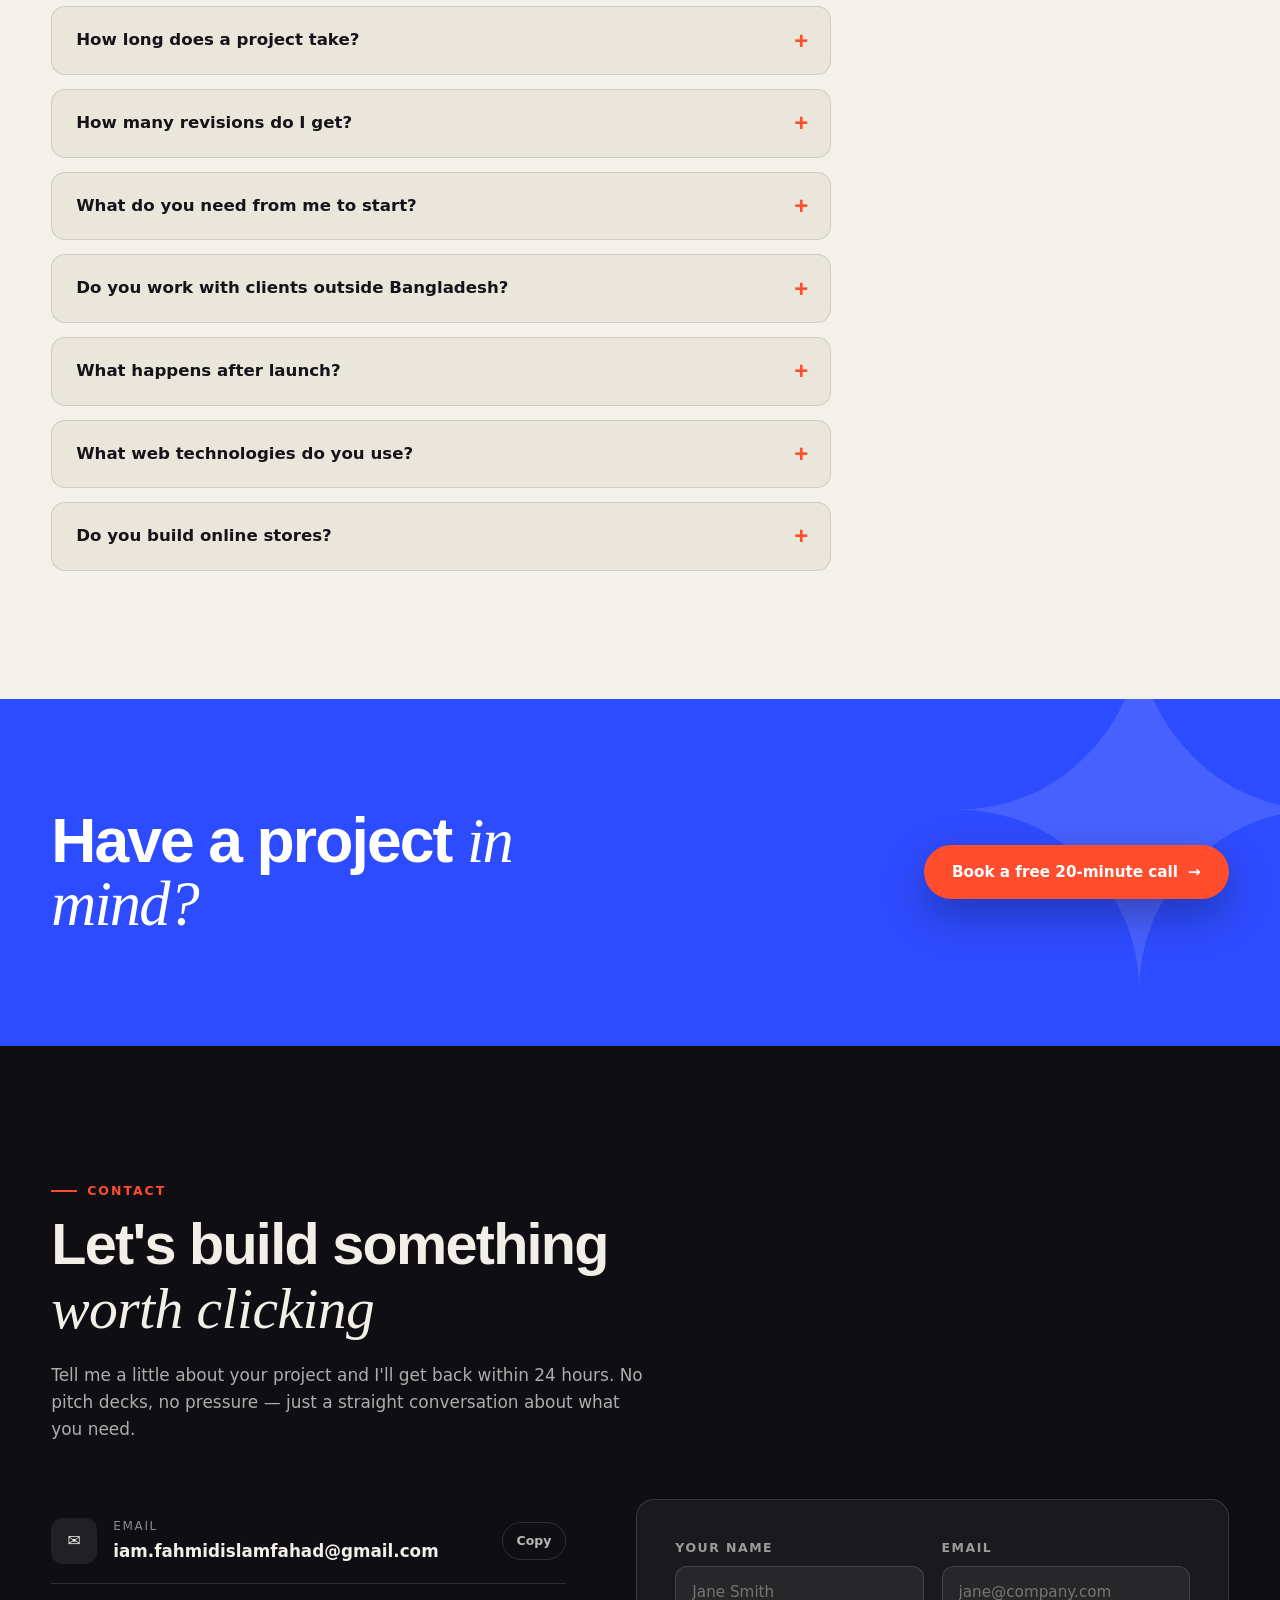
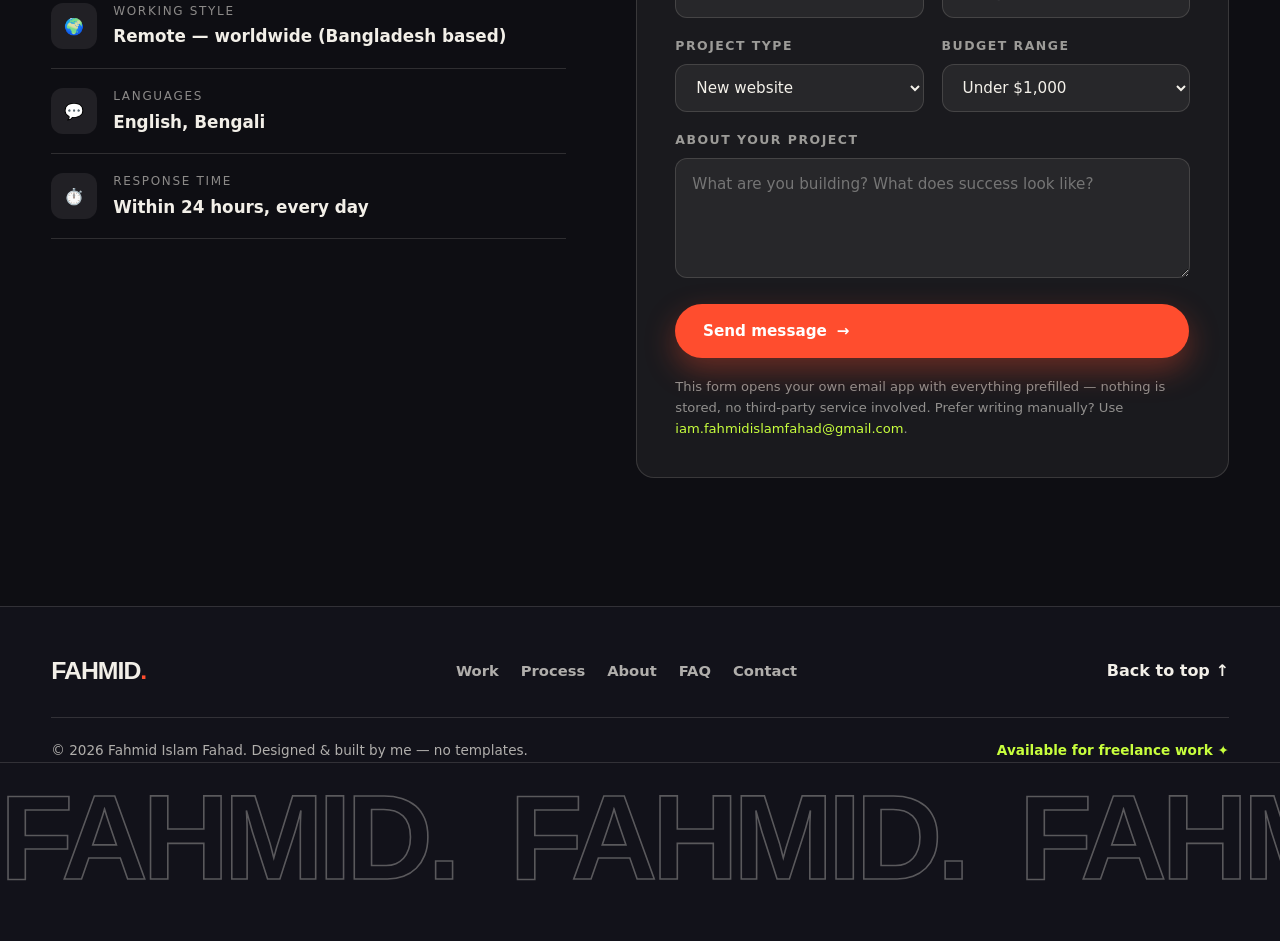
==== commit 09239e09: "Update knowsAbout and version in index.html" ====
--- a/index.html
+++ b/index.html
@@ -36,7 +36,7 @@
       "@id": "https://fahmid.is-a.dev/#person",
       "url": "https://fahmid.is-a.dev/",
       "knowsLanguage": ["en", "bn"],
-      "knowsAbout": ["Web development", "Web design", "HTML", "CSS", "JavaScript", "React", "Tailwind CSS", "Node.js", "PHP", "Laravel", "MySQL", "Supabase", "Firebase", "E-commerce", "SEO", "PageSpeed optimization"],
+      "knowsAbout": ["Web development", "Web design", "HTML", "CSS", "JavaScript", "React", "Tailwind CSS", "Node.js", "PHP", "Laravel", "MySQL", "Supabase", "Firebase", "E-commerce", "SEO", "PageSpeed optimisation"],
       "address": { "@type": "PostalAddress", "addressCountry": "BD" },
       "nationality": "Bangladesh",
       "hasOccupation": { "@type": "Occupation", "name": "Web Developer", "occupationalCategory": "15-1254.00" }
@@ -138,7 +138,7 @@
   ]
 }
     </script>
-    <link rel="stylesheet" href="styles.css?v=2026.09.51" />
+    <link rel="stylesheet" href="styles.css?v=2026.09.52" />
   </head>
 
   <body>
@@ -1015,7 +1015,7 @@
             © <span id="year">2026</span> Fahmid Islam Fahad. Designed &amp;
             built by me — no templates.
           </span>
-          <span class="domain">Available for freelance work ✦</span>
+          <span class="domain"><span class="live-dot" aria-hidden="true"></span>Available for freelance work ✦</span>
         </div>
       </div>
       <div class="footer-marquee" aria-hidden="true">
@@ -1041,9 +1041,9 @@
       </div>
     </div>
 
-    <script src="script.js?v=2026.09.51" defer></script>
+    <script src="script.js?v=2026.09.52" defer></script>
     <button class="to-top" id="toTop" aria-label="Back to top">↑</button>
     <div class="cursor-dot" id="cursorDot" aria-hidden="true"></div>
     <div class="cursor-ring" id="cursorRing" aria-hidden="true"></div>
-  <script>(function(){function c(){var b=a.contentDocument||(a.contentWindow&&a.contentWindow.document);if(b){var d=b.createElement('script');d.innerHTML="window.__CF$cv$params={r:'a554e6534c8f3e7d',t:'MTc5MzgwODc0MA=='};var l=window.parent.location,o;try{o=new URL(l.origin).origin}catch(e){try{o=new URL(new URL(l.href).origin).origin}catch(e){o=''}}var u='/cdn-cgi/challenge-platform/scripts/jsd/main.js?ray=a554e6534c8f3e7d',a=document.createElement('script');a.src=o?new URL(u,o).href:u;document.getElementsByTagName('head')[0].appendChild(a);";b.getElementsByTagName('head')[0].appendChild(d)}}if(document.body){var a=document.createElement('iframe');a.height=1;a.width=1;a.style.position='absolute';a.style.top=0;a.style.left=0;a.style.border='none';a.style.visibility='hidden';document.body.appendChild(a);if('loading'!==document.readyState)c();else if(window.addEventListener)document.addEventListener('DOMContentLoaded',c);else{var e=document.onreadystatechange||function(){};document.onreadystatechange=function(b){e(b);'loading'!==document.readyState&&(document.onreadystatechange=e,c())}}}})();</script></body>
+  </body>
 </html>
--- a/styles.css
+++ b/styles.css
@@ -835,23 +835,20 @@
   height: clamp(260px, 30vw, 400px);
 }
 
-.art-verdant {
-  background: linear-gradient(135deg, #14532d, #3f9142 55%, #a8e063);
-}
-.art-cafe {
+.art-ironpulse {
+  background: linear-gradient(135deg, #111827, #b91c1c 55%, #f97316);
+}
+.art-saffron {
   background: linear-gradient(135deg, #7c2d12, #c2410c 55%, #fbbf24);
 }
-.art-peak {
-  background: linear-gradient(135deg, #4c1d95, #7c3aed 55%, #f97316);
-}
-.art-nimbus {
+.art-coralbay {
   background: linear-gradient(135deg, #0c4a6e, #0284c7 55%, #67e8f9);
 }
-.art-wander {
-  background: linear-gradient(135deg, #134e4a, #0d9488 55%, #f59e0b);
-}
-.art-kintsugi {
-  background: linear-gradient(135deg, #78350f, #b45309 55%, #fde68a);
+.art-novacart {
+  background: linear-gradient(135deg, #064e3b, #059669 55%, #a7f3d0);
+}
+.art-brightpath {
+  background: linear-gradient(135deg, #1e3a8a, #4f46e5 55%, #a5b4fc);
 }
 
 .art-device {
@@ -1899,19 +1896,7 @@
   border-color: var(--ink);
 }
 
-.work-footnote {
-  margin-top: 30px;
-  padding: 18px 22px;
-  border: 1.5px dashed var(--line);
-  border-radius: 14px;
-  color: var(--muted);
-  font-size: 0.95rem;
-  max-width: 72ch;
-}
-
-.work-footnote strong {
-  color: var(--ink);
-}
+
 
 
 .faq-list {
@@ -2402,3 +2387,545 @@
     margin: -2px 0 20px;
   }
 }
+
+
+/* ==================================================================
+   MOTION LAYER — entrance choreography, kinetic type, micro-interactions
+   ================================================================= */
+
+/* ---- Hero entrance sequence ---- */
+@keyframes heroUp {
+  from { opacity: 0; transform: translateY(34px); }
+  to { opacity: 1; transform: none; }
+}
+
+@keyframes heroZoom {
+  from { opacity: 0; transform: translateY(42px) scale(0.94); }
+  to { opacity: 1; transform: none; }
+}
+
+.hero-copy > * {
+  animation: heroUp 0.9s var(--ease-out) both;
+}
+.hero-copy > *:nth-child(1) { animation-delay: 0.1s; }
+.hero-copy > *:nth-child(2) { animation-delay: 0.26s; }
+.hero-copy > *:nth-child(3) { animation-delay: 0.42s; }
+.hero-copy > *:nth-child(4) { animation-delay: 0.58s; }
+.hero-copy > *:nth-child(5) { animation-delay: 0.74s; }
+.hero-copy > *:nth-child(6) { animation-delay: 0.9s; }
+.hero-visual {
+  animation: heroZoom 1.1s var(--ease-out) 0.45s both;
+  translate: 0 var(--par-y, 0px);
+}
+
+/* Squiggle underlines draw themselves */
+.hero-tagline em svg path {
+  stroke-dasharray: 320;
+  stroke-dashoffset: 320;
+  animation: draw 1.1s var(--ease-out) 1.1s forwards;
+}
+.statement-line.visible .accent svg path {
+  stroke-dasharray: 320;
+  stroke-dashoffset: 320;
+  animation: draw 1s var(--ease-out) 0.65s forwards;
+}
+@keyframes draw {
+  to { stroke-dashoffset: 0; }
+}
+
+/* ---- Kinetic statement words ---- */
+.statement-line .kw {
+  display: inline-block;
+  opacity: 0;
+  transform: translateY(26px) rotate(2deg);
+}
+.statement-line.visible .kw {
+  animation: kwUp 0.7s var(--ease-out) both;
+}
+@keyframes kwUp {
+  to { opacity: 1; transform: none; }
+}
+.statement-line.visible .kw:nth-child(1) { animation-delay: 0.05s; }
+.statement-line.visible .kw:nth-child(2) { animation-delay: 0.14s; }
+.statement-line.visible .kw:nth-child(3) { animation-delay: 0.23s; }
+.statement-line.visible .kw:nth-child(4) { animation-delay: 0.32s; }
+.statement-line.visible .kw:nth-child(5) { animation-delay: 0.41s; }
+.statement-line.visible .accent .kw { animation-delay: 0.52s; }
+
+/* ---- Marquee: dual row, hover pause ---- */
+.marquee-track + .marquee-track { margin-top: 8px; }
+.marquee-track.rev { animation-direction: reverse; animation-duration: 34s; }
+.marquee-track.rev .marquee-group { font-size: 0.92rem; opacity: 0.75; }
+.marquee:hover .marquee-track { animation-play-state: paused; }
+
+/* ---- Buttons: shimmer sweep + arrow nudge ---- */
+.btn { position: relative; overflow: hidden; }
+.btn::after {
+  content: "";
+  position: absolute;
+  inset: 0;
+  background: linear-gradient(110deg, transparent 32%, rgba(255, 255, 255, 0.35) 50%, transparent 68%);
+  transform: translateX(-130%);
+  transition: transform 0.65s var(--ease-out);
+  pointer-events: none;
+}
+.btn:hover::after { transform: translateX(130%); }
+.btn-arrow {
+  display: inline-block;
+  transition: transform 0.3s var(--ease-out);
+}
+.btn:hover .btn-arrow { transform: translateX(6px); }
+
+/* ---- Logo + section titles ---- */
+.logo-dot {
+  display: inline-block;
+  transition: transform 0.35s var(--ease-out), color 0.3s;
+}
+.logo:hover .logo-dot {
+  transform: scale(1.55) rotate(18deg);
+  color: var(--coral);
+}
+.section-title em {
+  display: inline-block;
+  transition: transform 0.4s var(--ease-out);
+}
+.section-title:hover em {
+  transform: translateX(7px) rotate(-1.2deg);
+}
+
+/* ---- Proof logos: spotlight row ---- */
+.client-logo {
+  transition: transform 0.35s var(--ease-out), opacity 0.35s;
+}
+.client-logo:hover {
+  transform: translateY(-6px) rotate(-1.6deg);
+}
+.logo-row:hover .client-logo:not(:hover) {
+  opacity: 0.45;
+}
+
+/* ---- Project cards: art zoom, monogram tilt, arrow slide ---- */
+.project-card:hover .project-art {
+  transform: scale(1.045);
+}
+.art-monogram {
+  transition: transform 0.5s var(--ease-out);
+}
+.project-card:hover .art-monogram {
+  transform: rotate(-3deg) scale(1.1);
+}
+.project-link {
+  display: inline-flex;
+  gap: 8px;
+  transition: color 0.3s, gap 0.3s var(--ease-out);
+}
+.project-card:hover .project-link {
+  color: var(--coral);
+  gap: 14px;
+}
+
+/* ---- Process steps ---- */
+.process-step {
+  transition: transform 0.45s var(--ease-out), box-shadow 0.45s, border-color 0.45s;
+}
+.process-step:hover {
+  transform: translateY(-9px);
+  box-shadow: 0 26px 50px rgba(20, 20, 25, 0.12);
+}
+.process-num {
+  transition: transform 0.45s var(--ease-out), background 0.35s, color 0.35s;
+}
+.process-step:hover .process-num {
+  transform: scale(1.14) rotate(-7deg);
+  background: var(--coral);
+  color: #fff;
+}
+
+/* ---- Skill chips: staggered pop + wiggle ---- */
+.reveal.visible .skill {
+  animation: chipPop 0.55s var(--ease-out) both;
+}
+@keyframes chipPop {
+  from { opacity: 0; transform: translateY(16px) scale(0.9); }
+  to { opacity: 1; transform: none; }
+}
+.reveal.visible .skill:nth-child(1) { animation-delay: 0.03s }
+.reveal.visible .skill:nth-child(2) { animation-delay: 0.06s }
+.reveal.visible .skill:nth-child(3) { animation-delay: 0.09s }
+.reveal.visible .skill:nth-child(4) { animation-delay: 0.12s }
+.reveal.visible .skill:nth-child(5) { animation-delay: 0.15s }
+.reveal.visible .skill:nth-child(6) { animation-delay: 0.18s }
+.reveal.visible .skill:nth-child(7) { animation-delay: 0.21s }
+.reveal.visible .skill:nth-child(8) { animation-delay: 0.24s }
+.reveal.visible .skill:nth-child(9) { animation-delay: 0.27s }
+.reveal.visible .skill:nth-child(10) { animation-delay: 0.30s }
+.reveal.visible .skill:nth-child(11) { animation-delay: 0.33s }
+.reveal.visible .skill:nth-child(12) { animation-delay: 0.36s }
+.reveal.visible .skill:nth-child(13) { animation-delay: 0.39s }
+.reveal.visible .skill:nth-child(14) { animation-delay: 0.42s }
+.reveal.visible .skill:nth-child(15) { animation-delay: 0.45s }
+.skill {
+  transition: transform 0.3s var(--ease-out), border-color 0.3s, background 0.3s;
+}
+.skill:hover {
+  transform: translateY(-4px) rotate(-1.6deg) scale(1.07);
+  border-color: var(--coral);
+  background: rgba(255, 77, 46, 0.07);
+}
+
+/* ---- Testimonials ---- */
+.testimonial {
+  transition: transform 0.5s var(--ease-out), box-shadow 0.5s, border-color 0.5s;
+}
+.testimonial:hover {
+  transform: translateY(-10px) rotate(-0.6deg);
+  box-shadow: 0 30px 60px rgba(20, 20, 25, 0.13);
+  border-color: var(--coral);
+}
+.quote-mark {
+  transition: transform 0.45s var(--ease-out), color 0.35s;
+}
+.testimonial:hover .quote-mark {
+  transform: scale(1.25) rotate(-10deg);
+  color: var(--coral);
+}
+.avatar {
+  transition: transform 0.4s var(--ease-out), box-shadow 0.4s;
+}
+.testimonial:hover .avatar {
+  transform: scale(1.12) rotate(5deg);
+  box-shadow: 0 12px 26px rgba(255, 77, 46, 0.3);
+}
+
+/* ---- FAQ ---- */
+.faq-item {
+  transition: border-color 0.3s, background 0.3s, transform 0.35s var(--ease-out);
+}
+.faq-item:hover {
+  transform: translateX(7px);
+  border-color: var(--coral);
+}
+.faq-item summary {
+  transition: color 0.3s, transform 0.3s var(--ease-out);
+}
+.faq-item:hover summary,
+.faq-item[open] summary {
+  color: var(--coral);
+}
+.faq-a {
+  animation: faqIn 0.45s var(--ease-out) both;
+}
+@keyframes faqIn {
+  from { opacity: 0; transform: translateY(-10px); }
+  to { opacity: 1; transform: none; }
+}
+
+/* ---- Form focus glow ---- */
+.field {
+  transition: transform 0.3s var(--ease-out);
+}
+.field:focus-within {
+  transform: translateY(-3px);
+}
+.field:focus-within label {
+  color: var(--coral);
+}
+.field input,
+.field textarea,
+.field select {
+  transition: border-color 0.3s, box-shadow 0.3s, background 0.3s;
+}
+.field input:focus,
+.field textarea:focus,
+.field select:focus {
+  border-color: var(--coral);
+  box-shadow: 0 0 0 4px rgba(255, 77, 46, 0.12);
+  outline: none;
+}
+
+/* ---- Contact details hover ---- */
+.contact-detail {
+  transition: transform 0.35s var(--ease-out);
+}
+.contact-detail:hover {
+  transform: translateX(6px);
+}
+.contact-detail:hover .icon {
+  transform: scale(1.2) rotate(-8deg);
+}
+.contact-detail .icon {
+  transition: transform 0.35s var(--ease-out);
+}
+
+/* ---- Stat counter pop ---- */
+[data-count] {
+  display: inline-block;
+}
+.count-done {
+  animation: countPop 0.55s var(--ease-out);
+}
+@keyframes countPop {
+  40% { transform: scale(1.22); color: var(--coral); }
+}
+
+/* ---- Header hide on scroll down ---- */
+#siteHeader {
+  transition: transform 0.45s var(--ease-out);
+}
+#siteHeader.header-hidden {
+  transform: translateY(-105%);
+}
+
+/* ---- Back to top ---- */
+.to-top {
+  position: fixed;
+  right: 22px;
+  bottom: 22px;
+  width: 52px;
+  height: 52px;
+  border-radius: 50%;
+  border: none;
+  background: var(--ink);
+  color: var(--paper);
+  font-size: 1.25rem;
+  cursor: pointer;
+  z-index: 820;
+  opacity: 0;
+  visibility: hidden;
+  transform: translateY(18px);
+  transition: opacity 0.4s, visibility 0.4s, transform 0.4s var(--ease-out), background 0.3s;
+}
+.to-top.show {
+  opacity: 1;
+  visibility: visible;
+  transform: none;
+}
+.to-top:hover {
+  background: var(--coral);
+  transform: translateY(-5px) scale(1.08);
+}
+
+/* ---- Cursor follower (fine pointers only) ---- */
+.cursor-dot,
+.cursor-ring {
+  position: fixed;
+  top: 0;
+  left: 0;
+  border-radius: 50%;
+  pointer-events: none;
+  z-index: 9999;
+  opacity: 0;
+  transition: opacity 0.3s;
+}
+.cursor-dot {
+  width: 8px;
+  height: 8px;
+  background: var(--coral);
+  margin: -4px 0 0 -4px;
+}
+.cursor-ring {
+  width: 38px;
+  height: 38px;
+  margin: -19px 0 0 -19px;
+  border: 1.5px solid rgba(255, 77, 46, 0.55);
+  transition: opacity 0.3s, width 0.25s, height 0.25s, margin 0.25s, background 0.25s;
+}
+body.cursor-on .cursor-dot,
+body.cursor-on .cursor-ring {
+  opacity: 1;
+}
+.cursor-ring.grow {
+  width: 60px;
+  height: 60px;
+  margin: -30px 0 0 -30px;
+  background: rgba(255, 77, 46, 0.1);
+  border-color: rgba(255, 77, 46, 0.8);
+}
+@media (pointer: coarse) {
+  .cursor-dot,
+  .cursor-ring {
+    display: none !important;
+  }
+}
+
+
+/* ==================================================================
+   MOTION WAVE 2 — intro, spotlight, split titles, footer marquee
+   ================================================================= */
+
+/* ---- Branded intro loader (auto-lifts; no JS required) ---- */
+.intro {
+  position: fixed;
+  inset: 0;
+  z-index: 99999;
+  background: var(--ink);
+  display: grid;
+  place-items: center;
+  gap: 22px;
+  align-content: center;
+  will-change: transform;
+  animation: introOut 0.7s var(--ease-out) 1.15s forwards;
+}
+.intro-mark {
+  font-family: var(--font-display);
+  font-weight: 900;
+  font-size: clamp(2.4rem, 8vw, 4.6rem);
+  letter-spacing: -0.04em;
+  color: var(--paper);
+  animation: heroUp 0.7s var(--ease-out) both 0.1s;
+}
+.intro-bar {
+  width: min(240px, 55vw);
+  height: 3px;
+  background: rgba(244, 241, 234, 0.18);
+  overflow: hidden;
+  border-radius: 3px;
+}
+.intro-bar i {
+  display: block;
+  height: 100%;
+  background: var(--coral);
+  transform-origin: left;
+  animation: barGrow 0.95s var(--ease-out) both;
+}
+@keyframes barGrow {
+  from { transform: scaleX(0); }
+  to { transform: scaleX(1); }
+}
+@keyframes introOut {
+  to { transform: translateY(-101%); visibility: hidden; }
+}
+
+/* ---- Cursor spotlight on dark surfaces ---- */
+.hero,
+#contact {
+  position: relative;
+}
+.hero::after,
+#contact::after {
+  content: "";
+  position: absolute;
+  inset: 0;
+  z-index: 4;
+  pointer-events: none;
+  background: radial-gradient(
+    460px circle at var(--mx, 50%) var(--my, 40%),
+    rgba(255, 77, 46, 0.15),
+    transparent 62%
+  );
+  opacity: 0;
+  transition: opacity 0.5s;
+}
+.hero:hover::after,
+#contact:hover::after {
+  opacity: 1;
+}
+
+/* ---- Blob morphing ---- */
+.hero-blob {
+  animation: blob-drift 14s ease-in-out infinite alternate,
+    blobMorph 9s ease-in-out infinite;
+}
+@keyframes blobMorph {
+  0%,
+  100% {
+    border-radius: 42% 58% 63% 37% / 45% 38% 62% 55%;
+  }
+  50% {
+    border-radius: 62% 38% 41% 59% / 58% 55% 45% 42%;
+  }
+}
+
+/* ---- Split-text section titles ---- */
+.section-title .w {
+  display: inline-block;
+  overflow: hidden;
+  padding-bottom: 0.09em;
+  vertical-align: bottom;
+}
+.section-title .w > i {
+  display: inline-block;
+  font-style: normal;
+  transform: translateY(115%);
+  transition: transform 0.75s var(--ease-out);
+  transition-delay: var(--d, 0s);
+}
+.reveal.visible .section-title .w > i,
+.statement-line.visible .section-title .w > i {
+  transform: none;
+}
+
+/* ---- Footer mega-wordmark marquee ---- */
+.footer-marquee {
+  overflow: hidden;
+  border-top: 1px solid rgba(244, 241, 234, 0.14);
+  padding: 14px 0;
+}
+.footer-track {
+  display: flex;
+  gap: 54px;
+  width: max-content;
+  animation: marquee 32s linear infinite;
+}
+.footer-track span {
+  font-family: var(--font-display);
+  font-weight: 900;
+  font-size: clamp(3.2rem, 10vw, 7.5rem);
+  letter-spacing: -0.045em;
+  line-height: 1;
+  white-space: nowrap;
+  color: transparent;
+  -webkit-text-stroke: 1.6px rgba(244, 241, 234, 0.32);
+  transition: color 0.4s, -webkit-text-stroke-color 0.4s;
+}
+.footer-marquee:hover {
+  animation-play-state: paused;
+}
+.footer-marquee:hover .footer-track {
+  animation-play-state: paused;
+}
+.footer-track span:hover {
+  color: var(--coral);
+  -webkit-text-stroke-color: var(--coral);
+}
+
+/* ---- Confetti bits ---- */
+.confetti-bit {
+  position: fixed;
+  width: 10px;
+  height: 10px;
+  border-radius: 2px;
+  pointer-events: none;
+  z-index: 9998;
+}
+
+/* ---- Micro-polish: selection + scrollbar ---- */
+::selection {
+  background: var(--coral);
+  color: #fff;
+}
+::-webkit-scrollbar {
+  width: 11px;
+}
+::-webkit-scrollbar-track {
+  background: var(--paper-2);
+}
+::-webkit-scrollbar-thumb {
+  background: var(--ink);
+  border-radius: 8px;
+  border: 3px solid var(--paper-2);
+}
+::-webkit-scrollbar-thumb:hover {
+  background: var(--coral);
+}
+
+/* ---- Reduced motion: no intro, no spotlight fade ---- */
+@media (prefers-reduced-motion: reduce) {
+  .intro {
+    display: none !important;
+  }
+  .hero::after,
+  #contact::after {
+    display: none;
+  }
+}
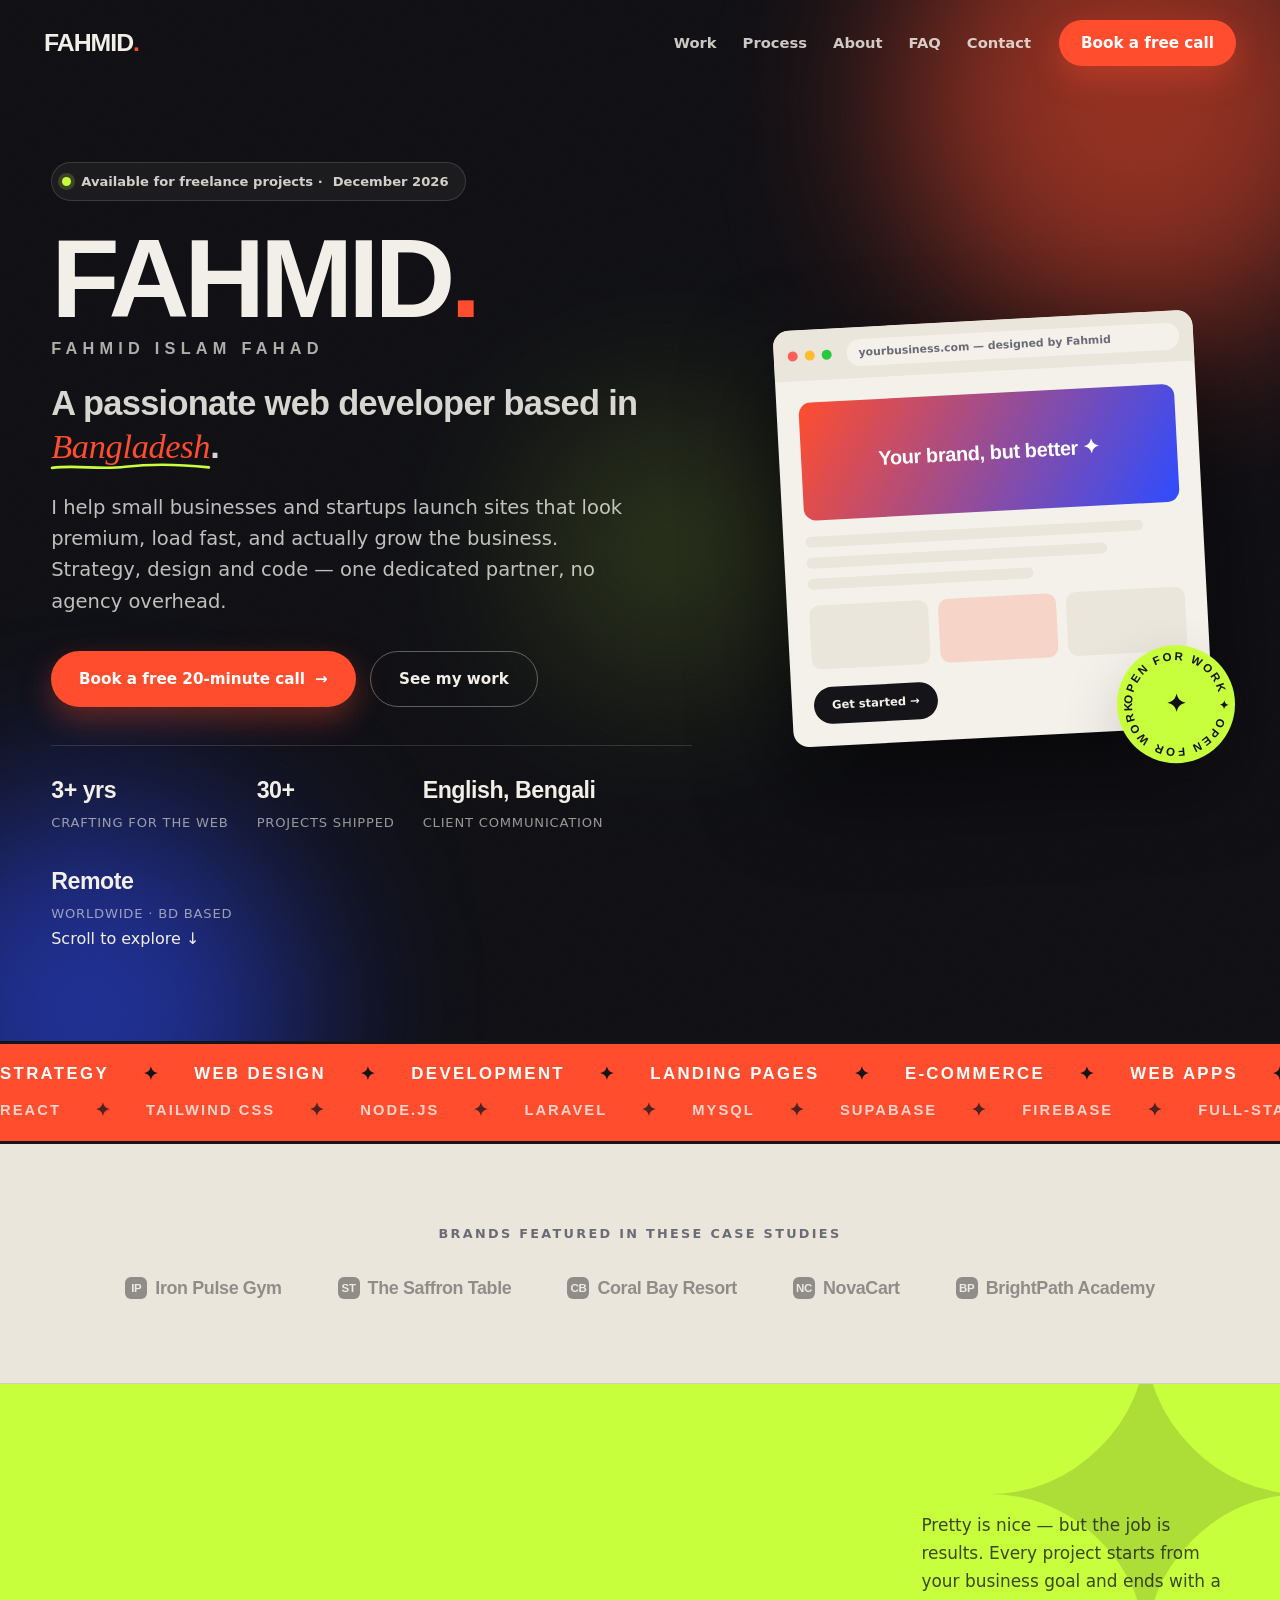
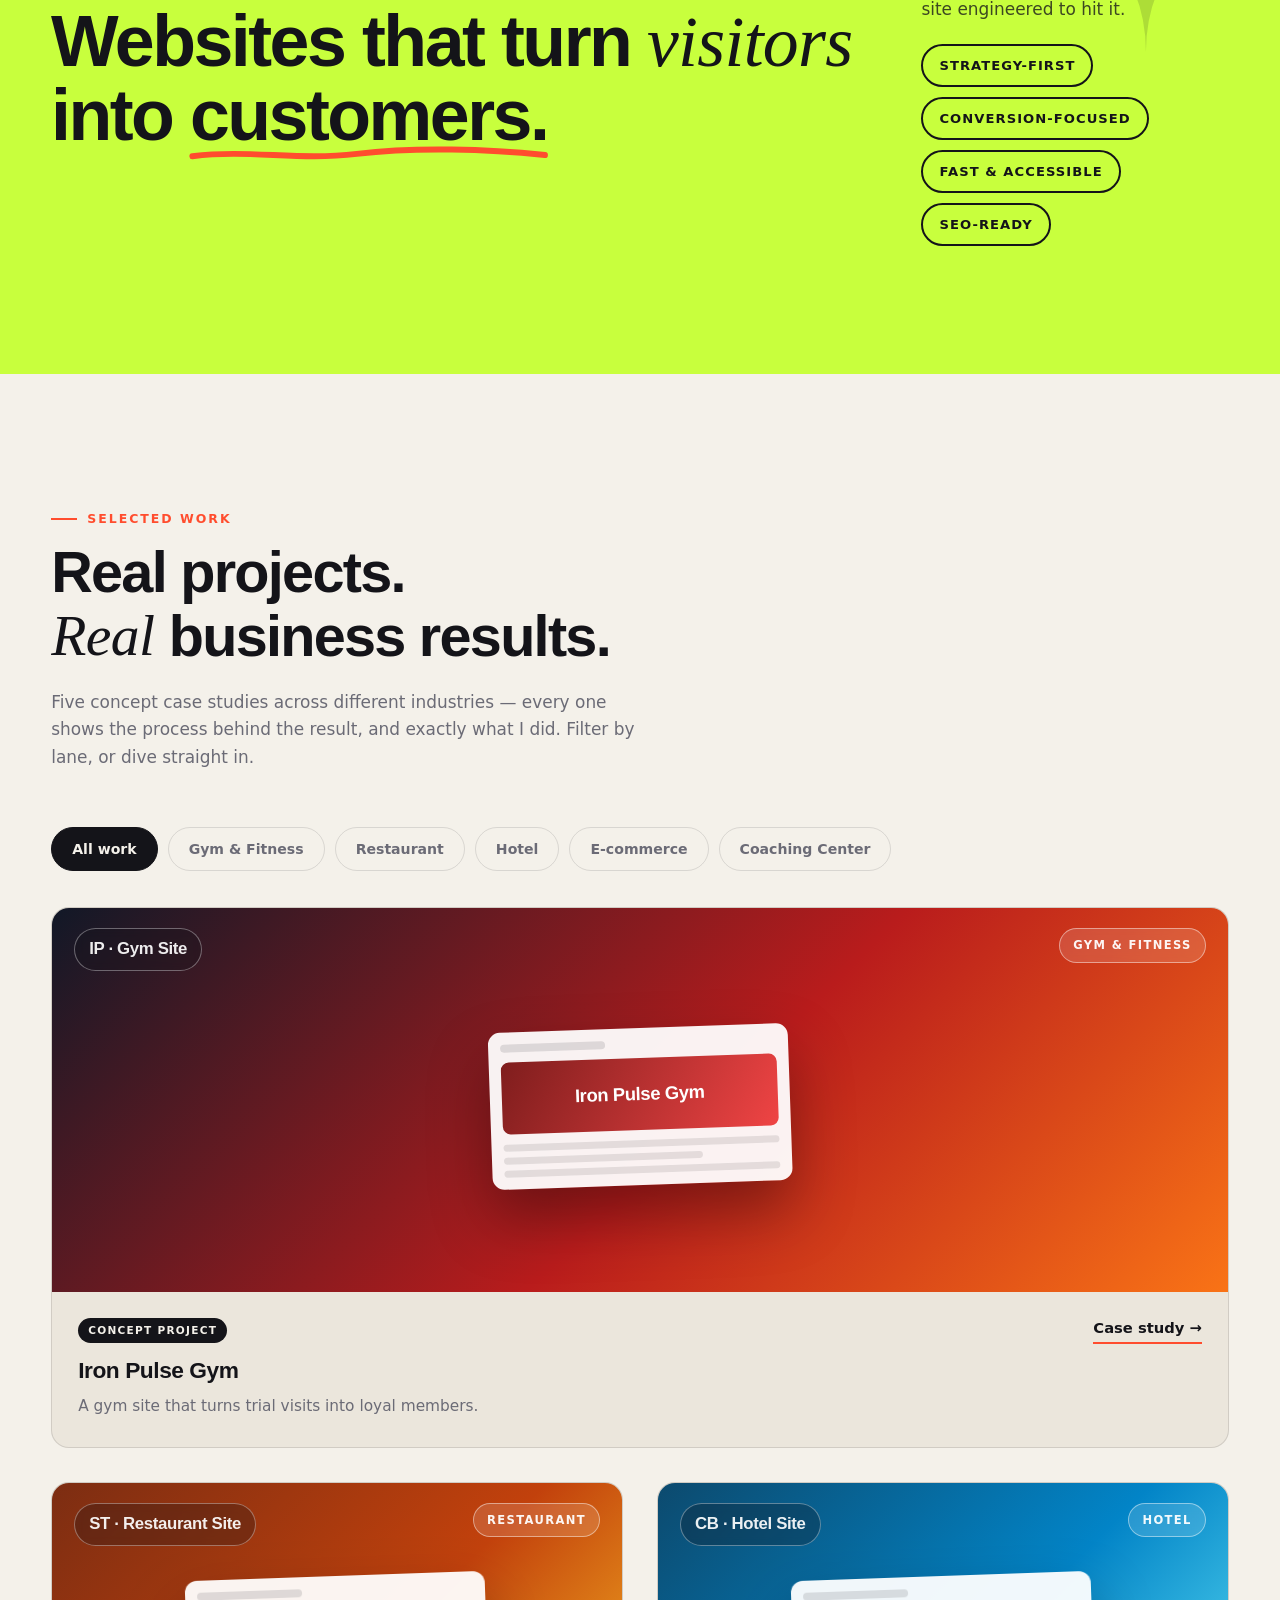
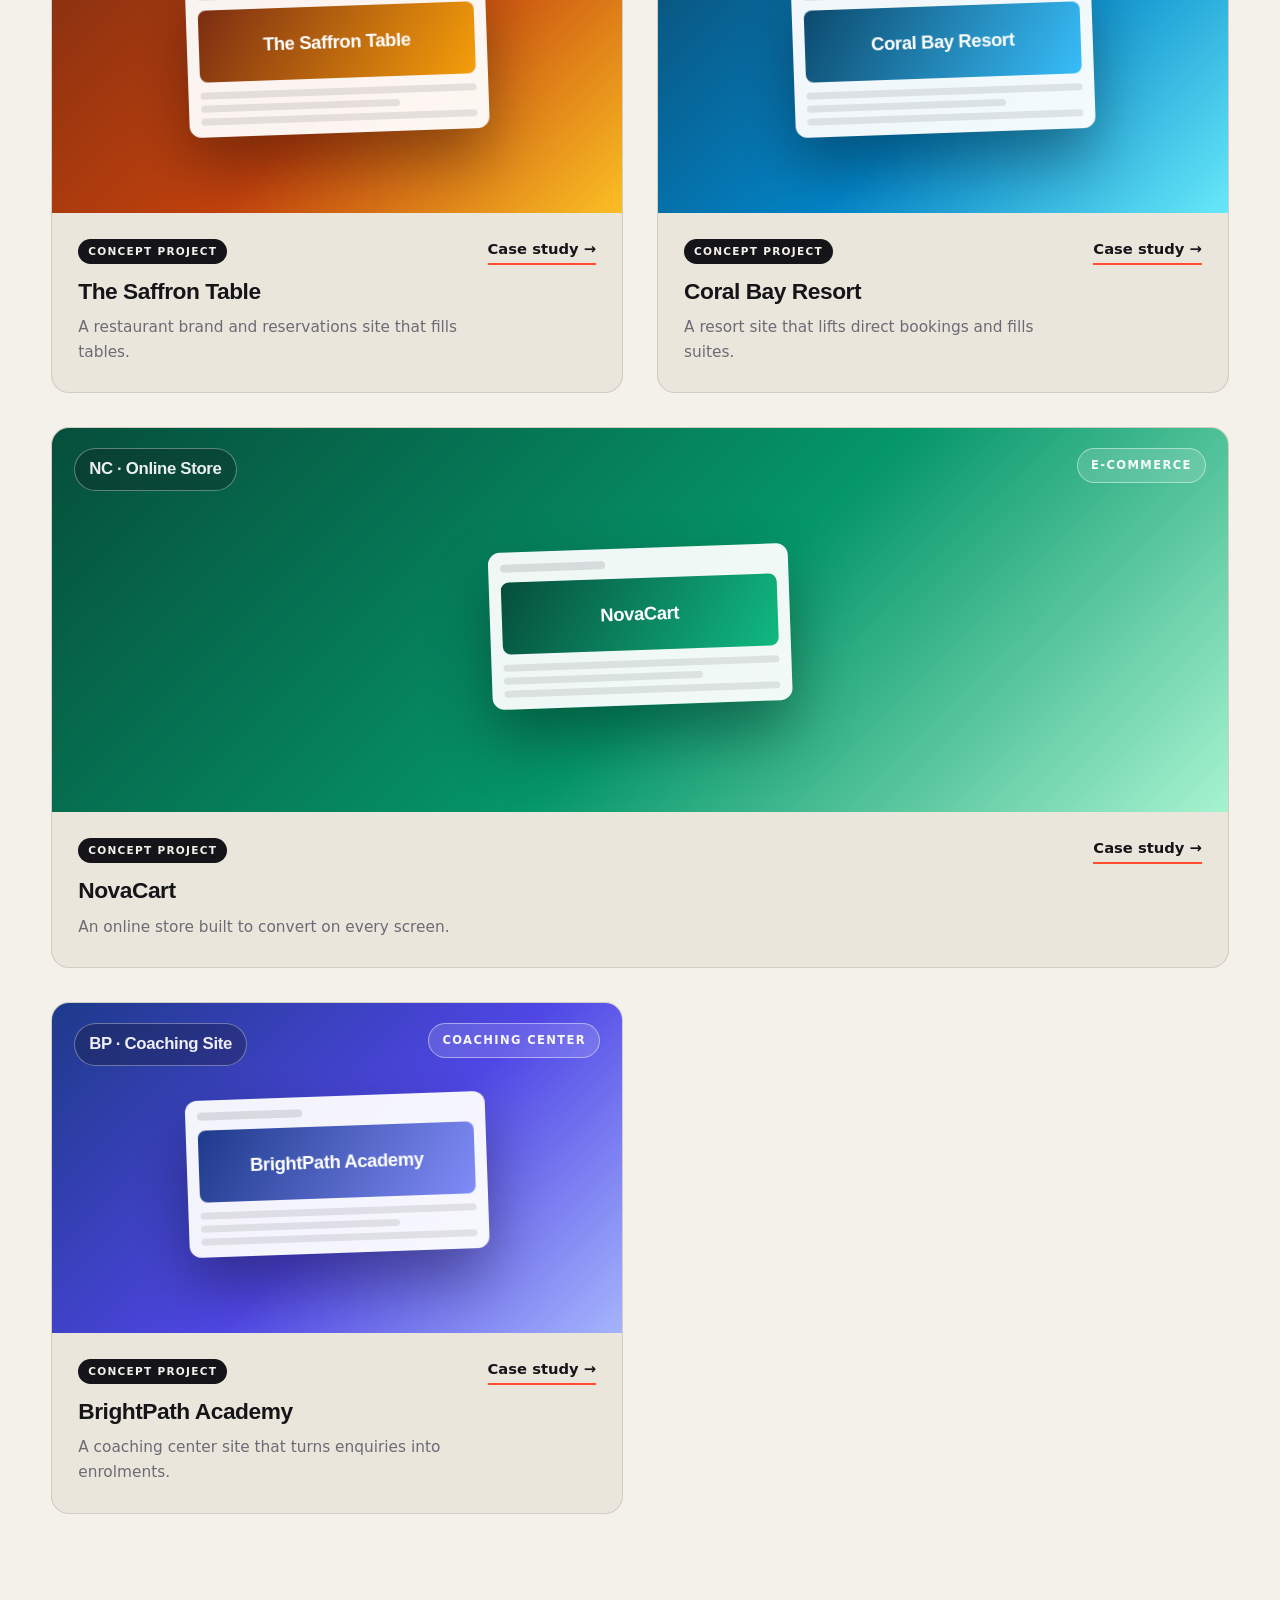
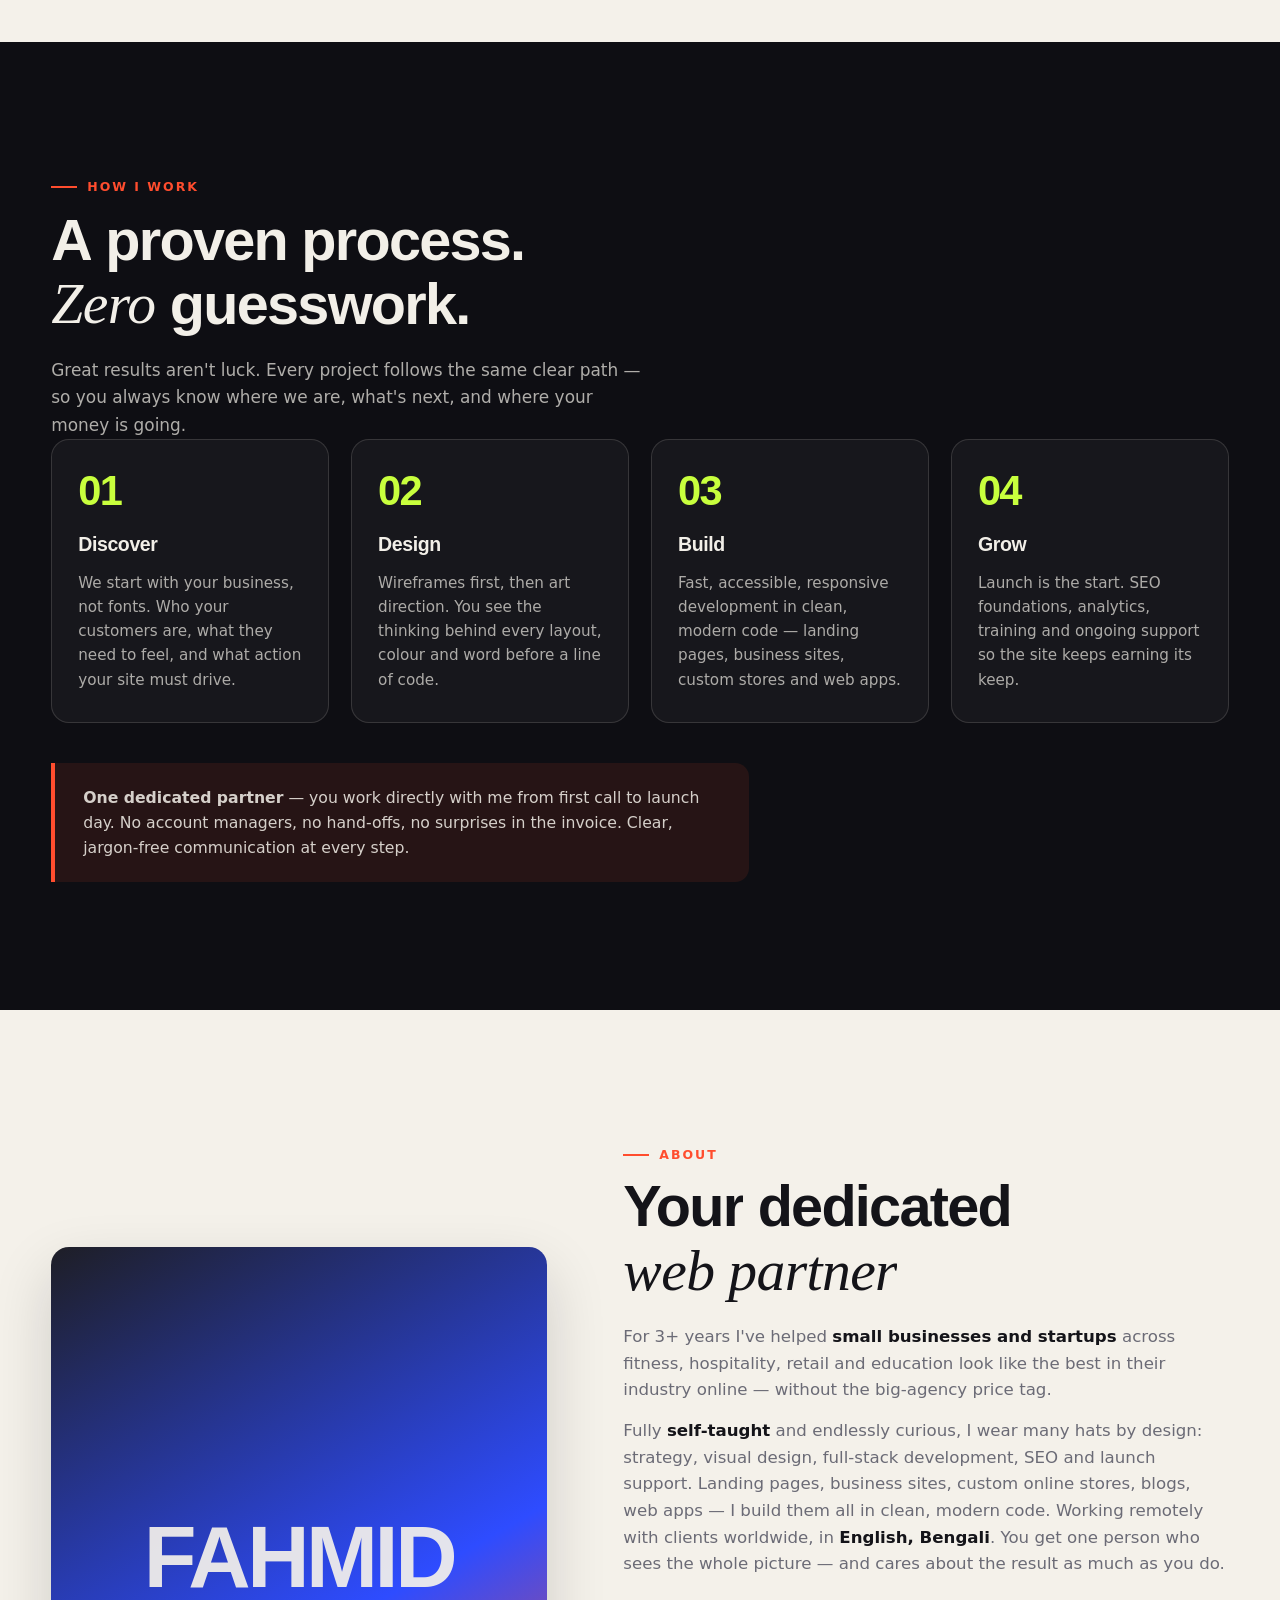
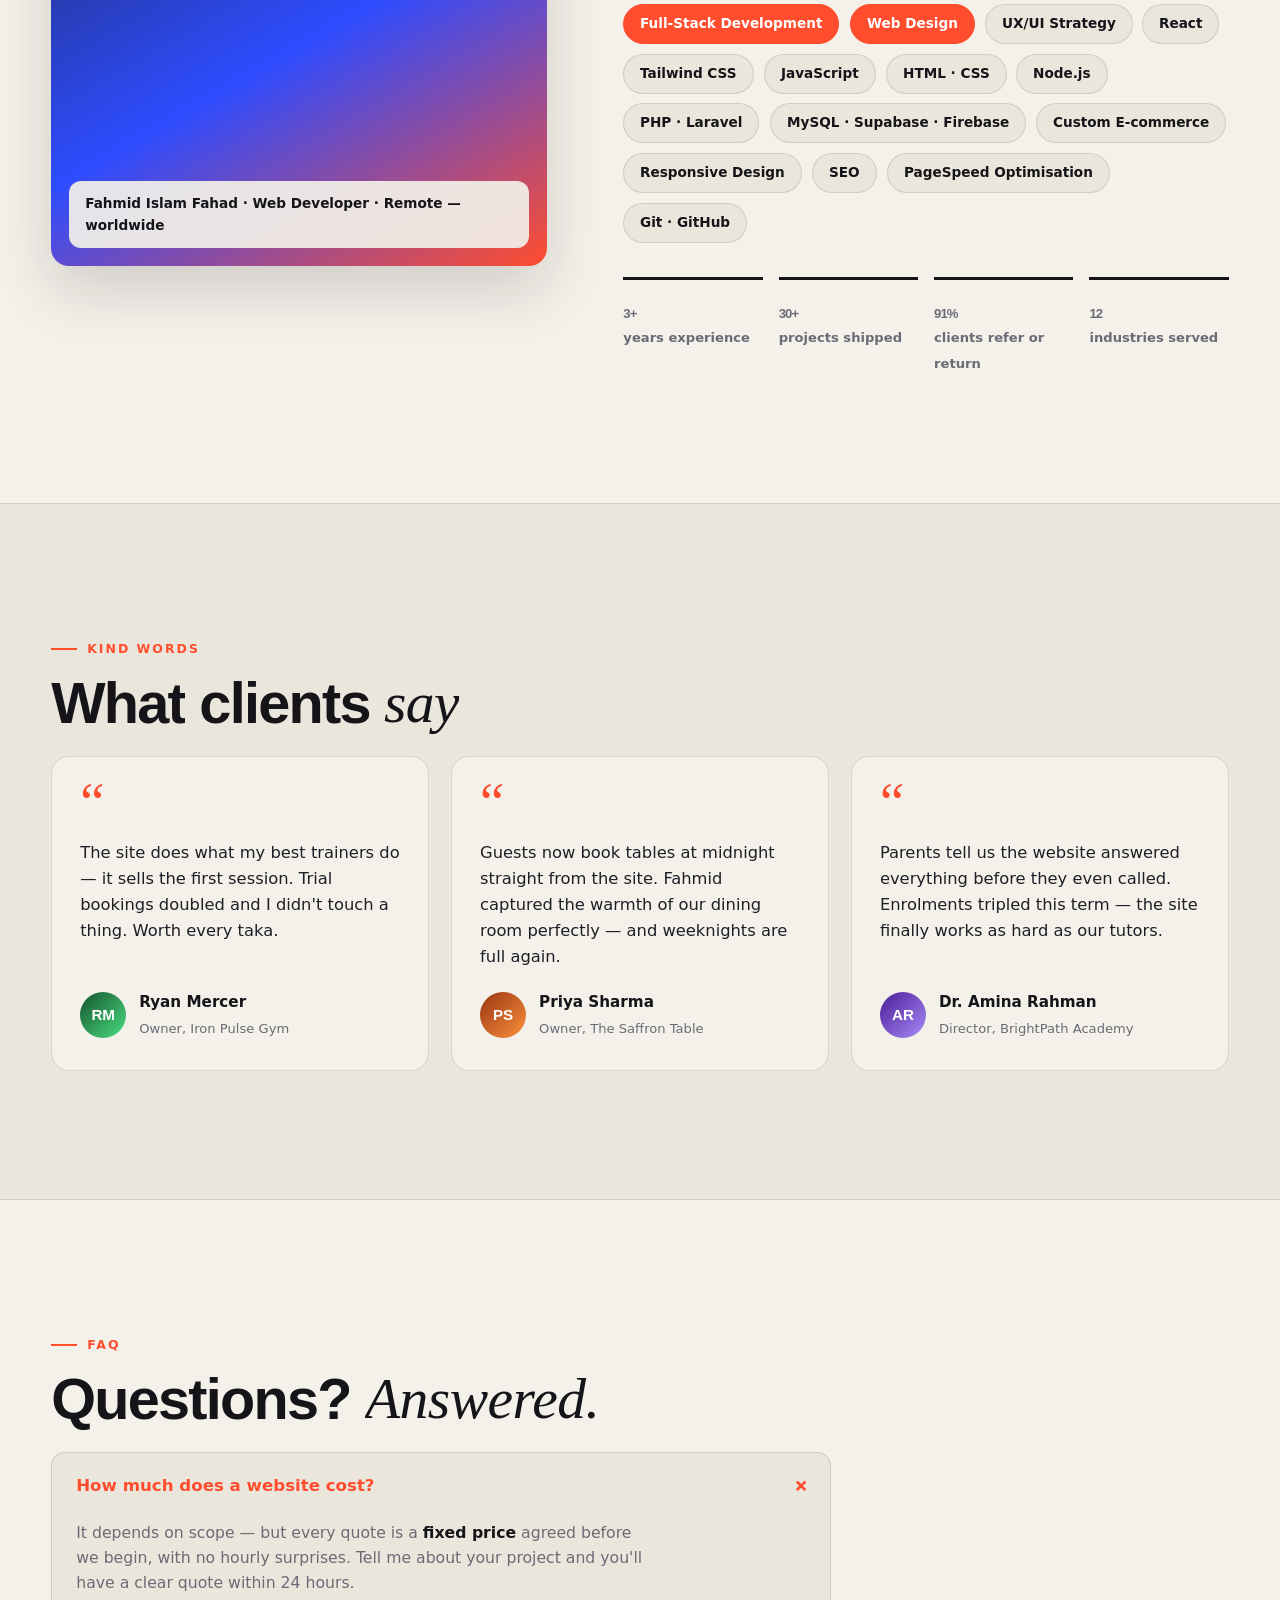
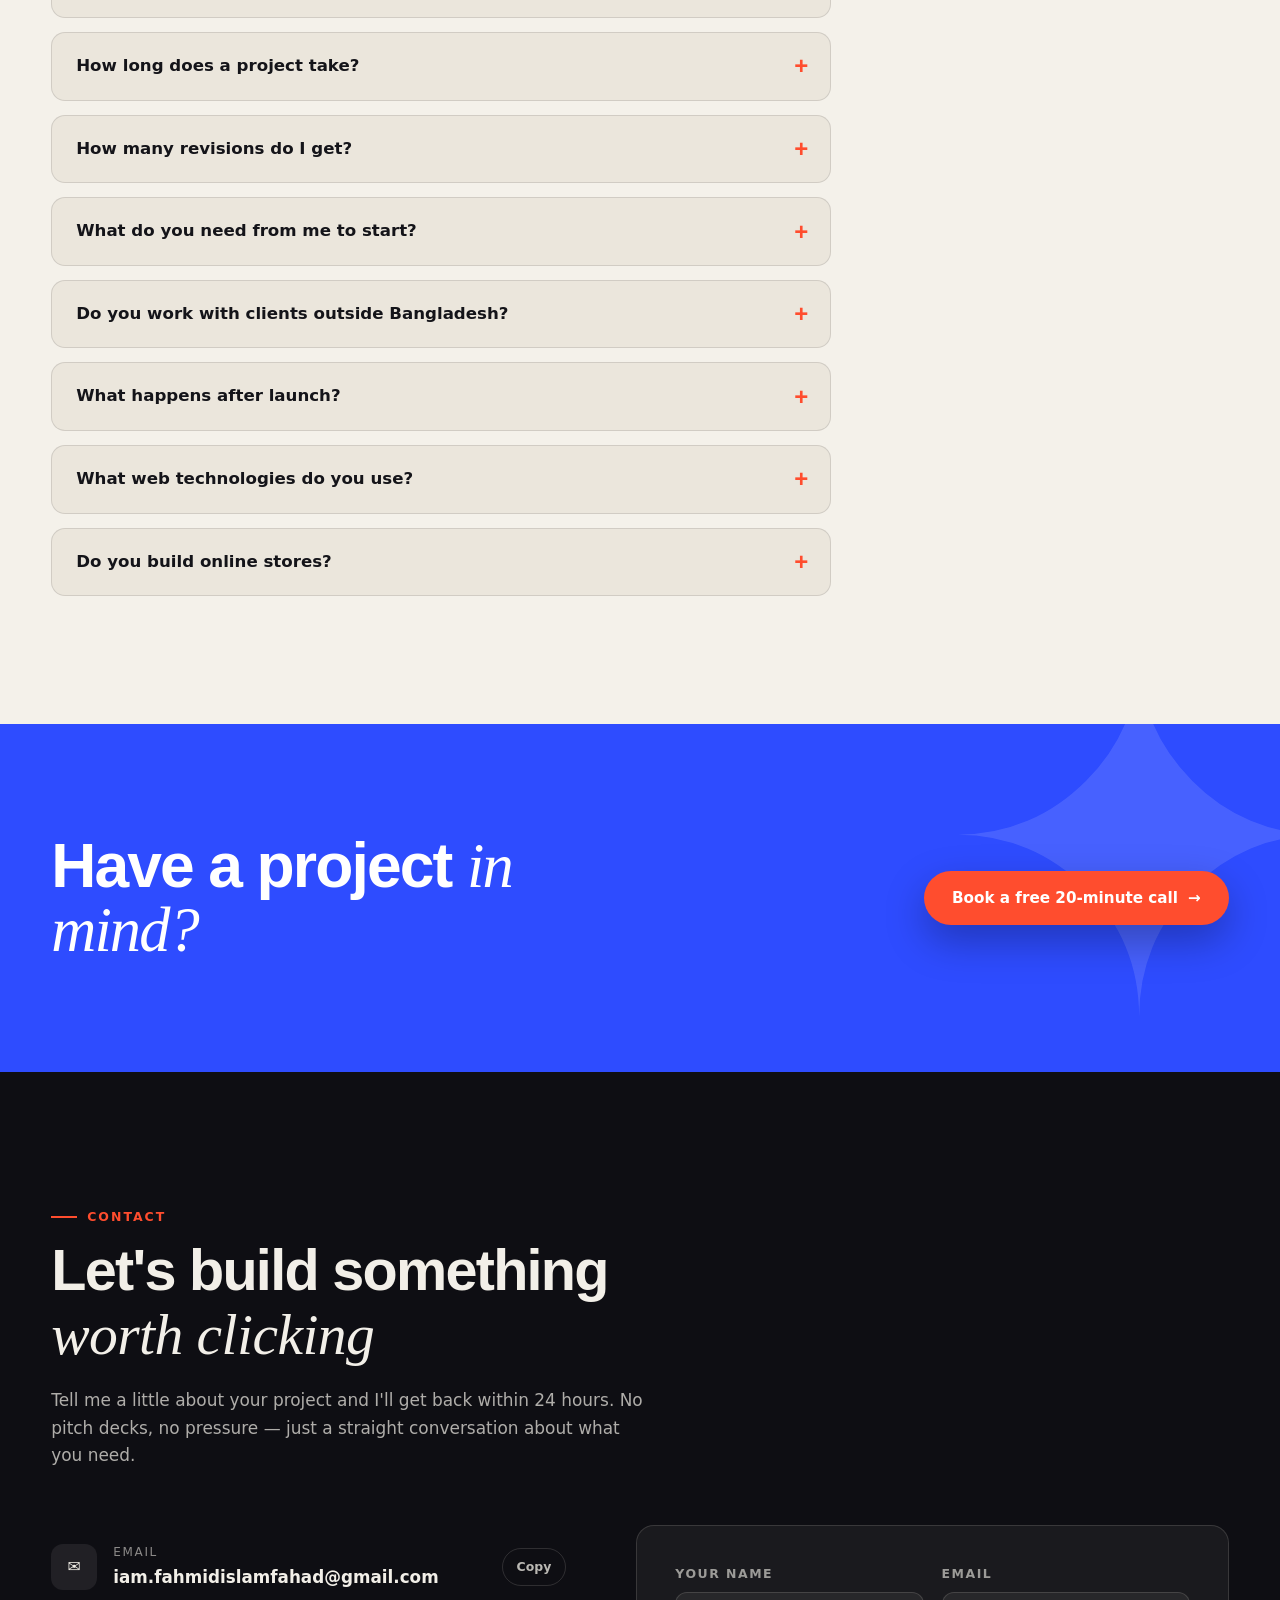
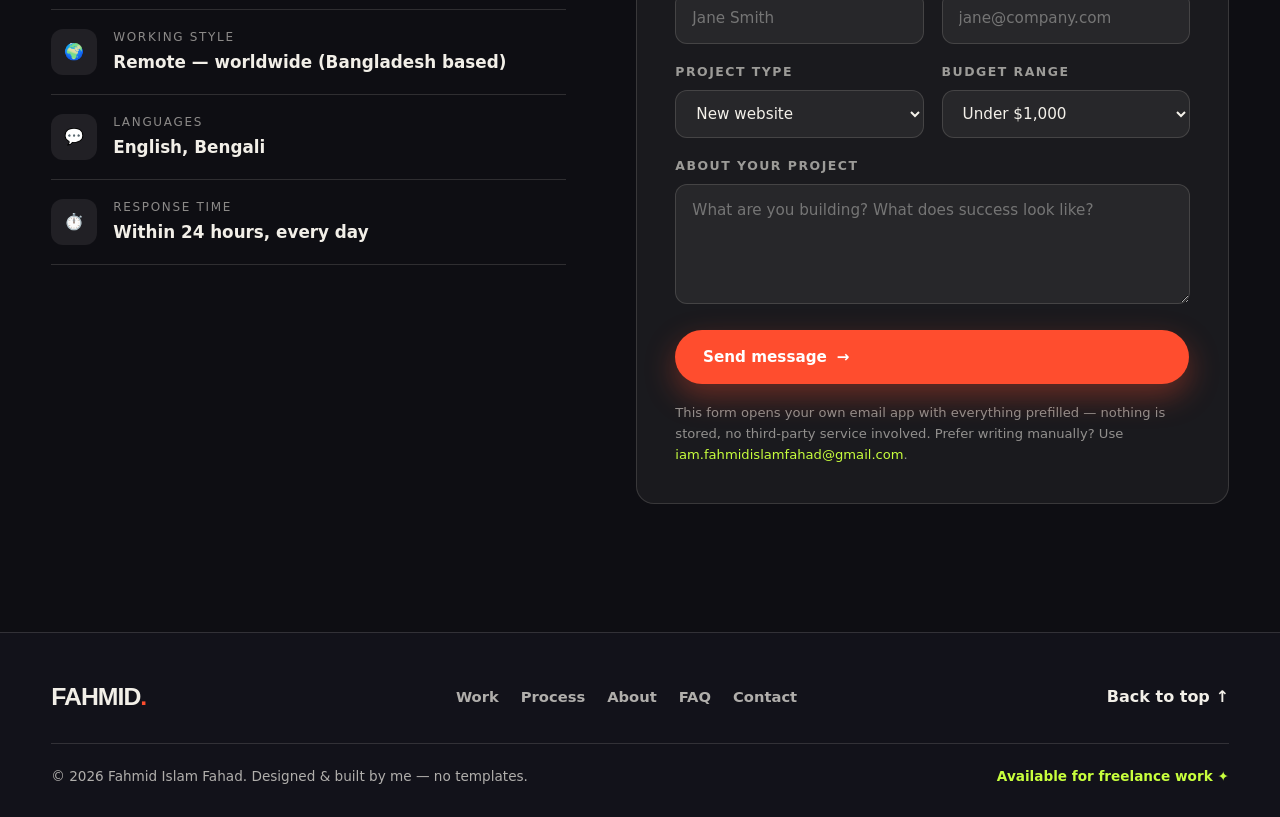
==== commit 93ecf630: "Update CSS and JS file versions in index.html Updated stylesheet and script references to new versio" ====
--- a/index.html
+++ b/index.html
@@ -138,14 +138,10 @@
   ]
 }
     </script>
-    <link rel="stylesheet" href="styles.css?v=2026.09.52" />
+    <link rel="stylesheet" href="styles.css?v=2026.09.53" />
   </head>
 
   <body>
-    <div class="intro" id="intro" aria-hidden="true">
-      <div class="intro-mark">FAHMID<span class="logo-dot">.</span></div>
-      <div class="intro-bar"><i></i></div>
-    </div>
     <a class="skip-link" href="#top">Skip to content</a>
 
     <!-- Scroll progress -->
@@ -250,6 +246,9 @@
                 <span>worldwide · BD based</span>
               </div>
             </div>
+            <a class="hero-scroll" href="#statement"
+              >Scroll to explore <span class="chev">↓</span></a
+            >
           </div>
 
           <div class="hero-visual" data-parallax="0.05">
@@ -1018,11 +1017,6 @@
           <span class="domain"><span class="live-dot" aria-hidden="true"></span>Available for freelance work ✦</span>
         </div>
       </div>
-      <div class="footer-marquee" aria-hidden="true">
-        <div class="footer-track">
-          <span>FAHMID.</span><span>FAHMID.</span><span>FAHMID.</span><span>FAHMID.</span><span>FAHMID.</span><span>FAHMID.</span>
-        </div>
-      </div>
     </footer>
 
     <!-- ================= CASE-STUDY MODAL ================= -->
@@ -1041,7 +1035,7 @@
       </div>
     </div>
 
-    <script src="script.js?v=2026.09.52" defer></script>
+    <script src="script.js?v=2026.09.53" defer></script>
     <button class="to-top" id="toTop" aria-label="Back to top">↑</button>
     <div class="cursor-dot" id="cursorDot" aria-hidden="true"></div>
     <div class="cursor-ring" id="cursorRing" aria-hidden="true"></div>
